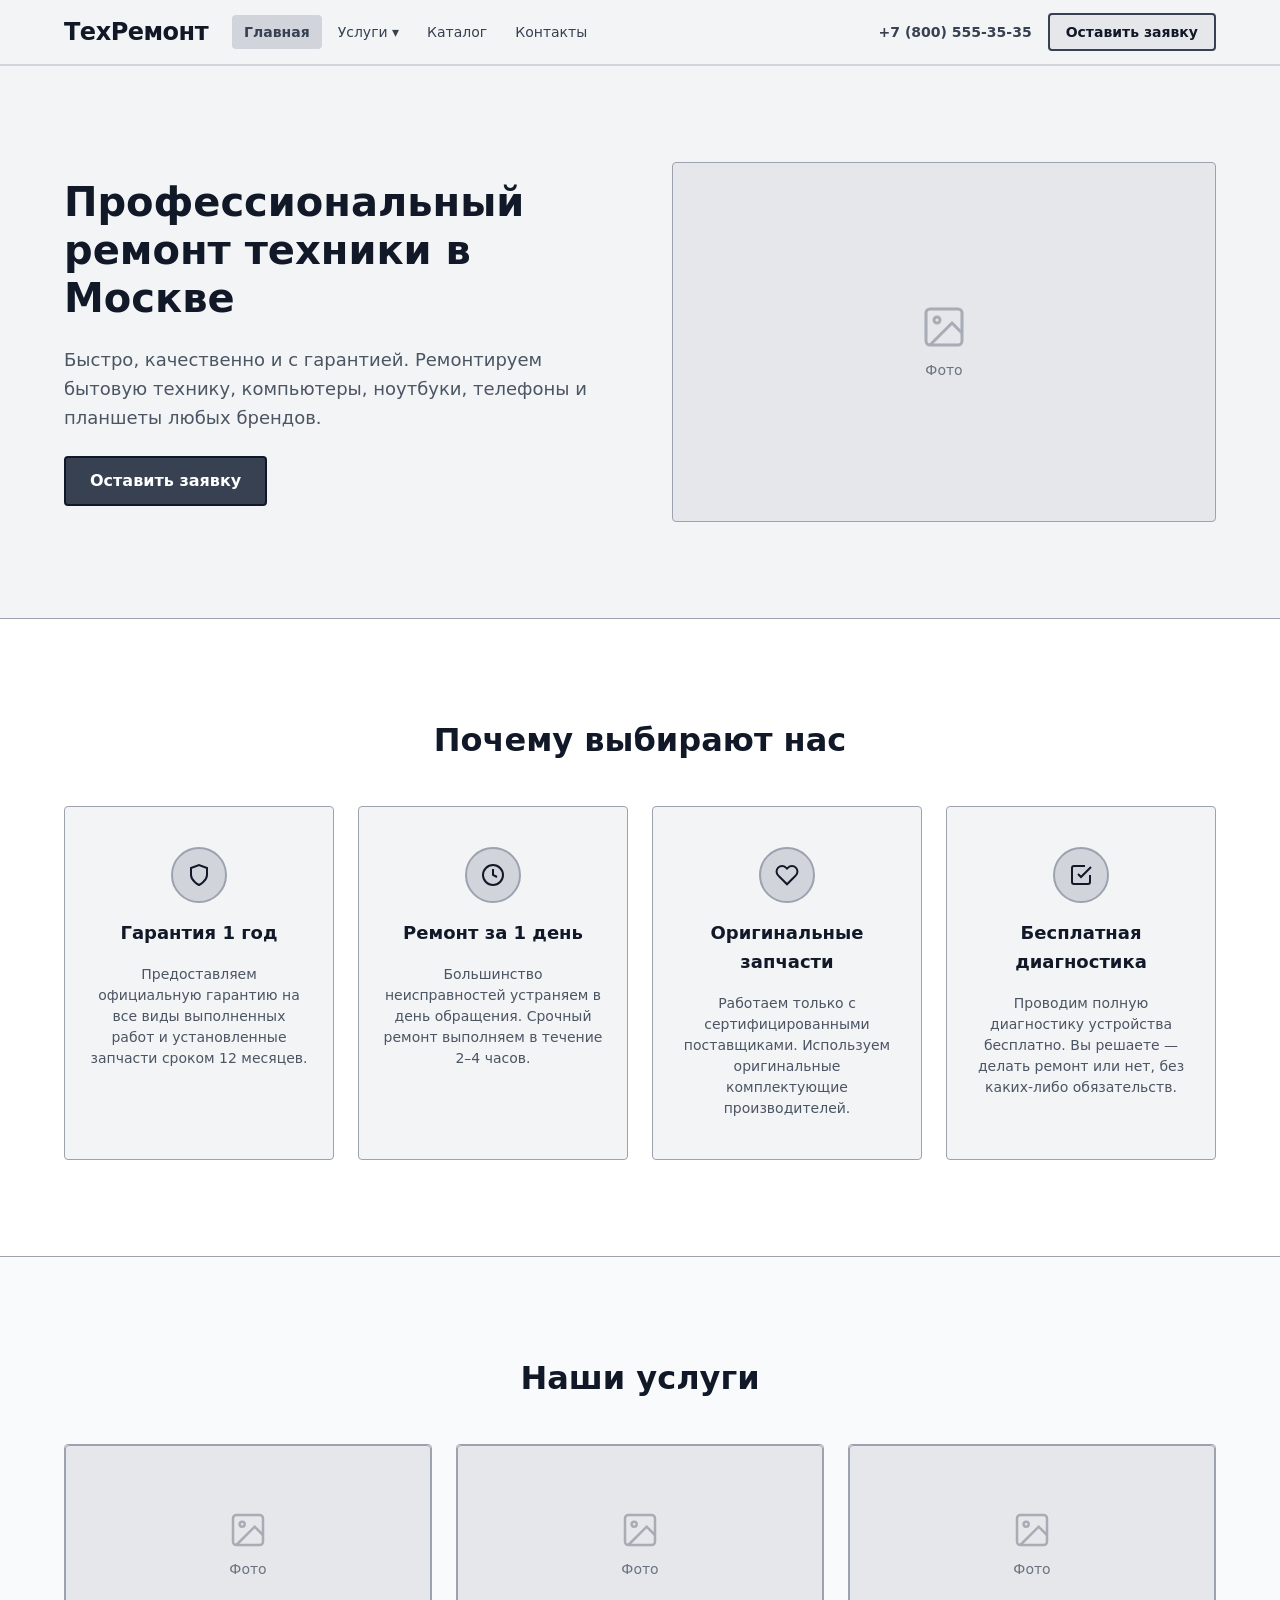
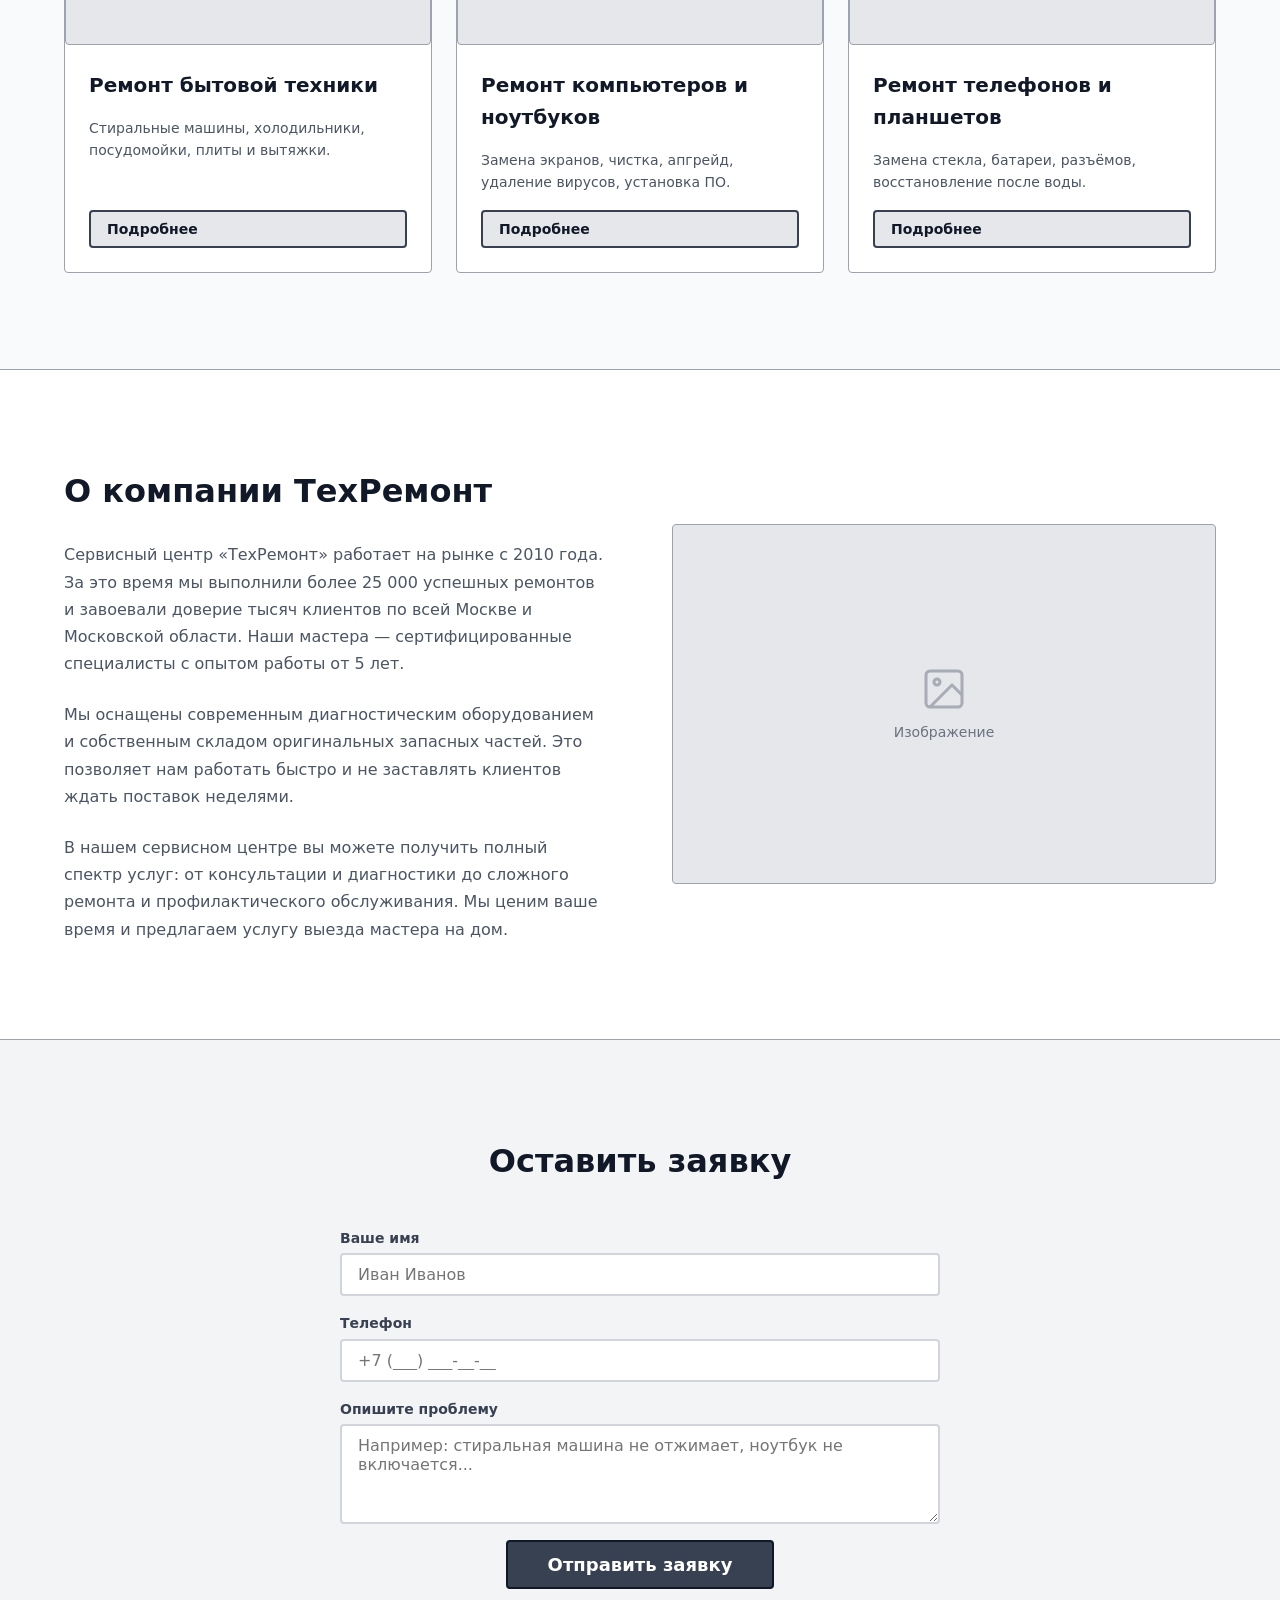
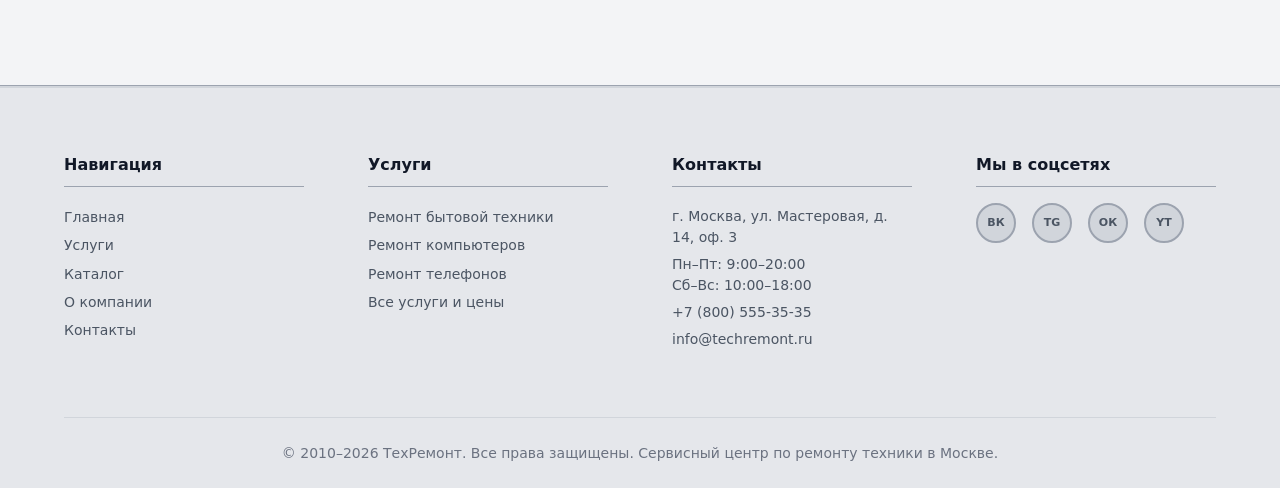
==== index.html @ e1437c2b "Initial commit: wireframe корпоративного сайта по ремонту техники - 5 страниц: главная, 3 страницы у" ====
<!DOCTYPE html>
<html lang="ru">
<head>
  <meta charset="UTF-8" />
  <meta name="viewport" content="width=device-width, initial-scale=1.0" />
  <title>ТехРемонт — Профессиональный ремонт техники</title>
  <link rel="stylesheet" href="css/style.css" />
</head>
<body>

  <!-- ========================
       HEADER
       ======================== -->
  <header class="header">
    <div class="container">
      <div class="header__inner">
        <a href="index.html" class="header__logo">ТехРемонт</a>

        <nav class="nav" aria-label="Основная навигация">
          <ul class="nav__list">
            <li class="nav__item">
              <a href="index.html" class="nav__link">Главная</a>
            </li>
            <li class="nav__item">
              <a href="#" class="nav__link">Услуги ▾</a>
              <div class="nav__dropdown">
                <a href="service-1.html" class="nav__dropdown-link">Ремонт бытовой техники</a>
                <a href="service-2.html" class="nav__dropdown-link">Ремонт компьютеров и ноутбуков</a>
                <a href="service-3.html" class="nav__dropdown-link">Ремонт телефонов и планшетов</a>
              </div>
            </li>
            <li class="nav__item">
              <a href="catalog.html" class="nav__link">Каталог</a>
            </li>
            <li class="nav__item">
              <a href="#contacts" class="nav__link">Контакты</a>
            </li>
          </ul>
        </nav>

        <div class="header__contacts">
          <span class="header__phone">+7 (800) 555-35-35</span>
          <a href="#request" class="btn btn--sm">Оставить заявку</a>
        </div>

        <button class="burger" aria-label="Открыть меню" aria-expanded="false">
          <span class="burger__line"></span>
          <span class="burger__line"></span>
          <span class="burger__line"></span>
        </button>
      </div>
    </div>

    <!-- Мобильное меню -->
    <div class="mobile-menu" aria-hidden="true">
      <ul class="mobile-menu__list">
        <li><a href="index.html" class="mobile-menu__link">Главная</a></li>
        <li><a href="service-1.html" class="mobile-menu__link">Ремонт бытовой техники</a></li>
        <li><a href="service-2.html" class="mobile-menu__link">Ремонт компьютеров и ноутбуков</a></li>
        <li><a href="service-3.html" class="mobile-menu__link">Ремонт телефонов и планшетов</a></li>
        <li><a href="catalog.html" class="mobile-menu__link">Каталог</a></li>
        <li><a href="#contacts" class="mobile-menu__link">Контакты</a></li>
      </ul>
      <p class="mobile-menu__phone">+7 (800) 555-35-35</p>
      <div class="mobile-menu__btn">
        <a href="#request" class="btn" style="width:100%;text-align:center;display:block;">Оставить заявку</a>
      </div>
    </div>
  </header>

  <main>

    <!-- ========================
         HERO
         ======================== -->
    <section class="hero">
      <div class="container">
        <div class="hero__inner">
          <div class="hero__content">
            <h1 class="hero__title">Профессиональный ремонт техники в Москве</h1>
            <p class="hero__subtitle">Быстро, качественно и с гарантией. Ремонтируем бытовую технику, компьютеры, ноутбуки, телефоны и планшеты любых брендов.</p>
            <div>
              <a href="#request" class="btn btn--primary">Оставить заявку</a>
            </div>
          </div>
          <div class="img-placeholder hero__img">
            <svg width="48" height="48" viewBox="0 0 24 24" fill="none" stroke="currentColor" stroke-width="1.5">
              <rect x="3" y="3" width="18" height="18" rx="2"/><circle cx="8.5" cy="8.5" r="1.5"/>
              <path d="m21 15-5-5L5 21"/>
            </svg>
            <span>Фото</span>
          </div>
        </div>
      </div>
    </section>

    <!-- ========================
         ПРЕИМУЩЕСТВА
         ======================== -->
    <section class="advantages" id="advantages">
      <div class="container">
        <h2 class="section__title">Почему выбирают нас</h2>
        <div class="advantages__grid">

          <article class="advantage-card">
            <div class="advantage-card__icon">
              <svg width="24" height="24" viewBox="0 0 24 24" fill="none" stroke="currentColor" stroke-width="2">
                <path d="M12 22s8-4 8-10V5l-8-3-8 3v7c0 6 8 10 8 10z"/>
              </svg>
            </div>
            <h3 class="advantage-card__title">Гарантия 1 год</h3>
            <p class="advantage-card__text">Предоставляем официальную гарантию на все виды выполненных работ и установленные запчасти сроком 12 месяцев.</p>
          </article>

          <article class="advantage-card">
            <div class="advantage-card__icon">
              <svg width="24" height="24" viewBox="0 0 24 24" fill="none" stroke="currentColor" stroke-width="2">
                <circle cx="12" cy="12" r="10"/><polyline points="12 6 12 12 16 14"/>
              </svg>
            </div>
            <h3 class="advantage-card__title">Ремонт за 1 день</h3>
            <p class="advantage-card__text">Большинство неисправностей устраняем в день обращения. Срочный ремонт выполняем в течение 2–4 часов.</p>
          </article>

          <article class="advantage-card">
            <div class="advantage-card__icon">
              <svg width="24" height="24" viewBox="0 0 24 24" fill="none" stroke="currentColor" stroke-width="2">
                <path d="M20.84 4.61a5.5 5.5 0 0 0-7.78 0L12 5.67l-1.06-1.06a5.5 5.5 0 0 0-7.78 7.78l1.06 1.06L12 21.23l7.78-7.78 1.06-1.06a5.5 5.5 0 0 0 0-7.78z"/>
              </svg>
            </div>
            <h3 class="advantage-card__title">Оригинальные запчасти</h3>
            <p class="advantage-card__text">Работаем только с сертифицированными поставщиками. Используем оригинальные комплектующие производителей.</p>
          </article>

          <article class="advantage-card">
            <div class="advantage-card__icon">
              <svg width="24" height="24" viewBox="0 0 24 24" fill="none" stroke="currentColor" stroke-width="2">
                <polyline points="9 11 12 14 22 4"/><path d="M21 12v7a2 2 0 0 1-2 2H5a2 2 0 0 1-2-2V5a2 2 0 0 1 2-2h11"/>
              </svg>
            </div>
            <h3 class="advantage-card__title">Бесплатная диагностика</h3>
            <p class="advantage-card__text">Проводим полную диагностику устройства бесплатно. Вы решаете — делать ремонт или нет, без каких-либо обязательств.</p>
          </article>

        </div>
      </div>
    </section>

    <!-- ========================
         УСЛУГИ
         ======================== -->
    <section class="services" id="services">
      <div class="container">
        <h2 class="section__title">Наши услуги</h2>
        <div class="services__grid">

          <article class="service-card">
            <div class="img-placeholder service-card__img">
              <svg width="40" height="40" viewBox="0 0 24 24" fill="none" stroke="currentColor" stroke-width="1.5">
                <rect x="3" y="3" width="18" height="18" rx="2"/><circle cx="8.5" cy="8.5" r="1.5"/><path d="m21 15-5-5L5 21"/>
              </svg>
              <span>Фото</span>
            </div>
            <div class="service-card__body">
              <h3 class="service-card__title">Ремонт бытовой техники</h3>
              <p class="service-card__text">Стиральные машины, холодильники, посудомойки, плиты и вытяжки.</p>
              <a href="service-1.html" class="btn btn--sm">Подробнее</a>
            </div>
          </article>

          <article class="service-card">
            <div class="img-placeholder service-card__img">
              <svg width="40" height="40" viewBox="0 0 24 24" fill="none" stroke="currentColor" stroke-width="1.5">
                <rect x="3" y="3" width="18" height="18" rx="2"/><circle cx="8.5" cy="8.5" r="1.5"/><path d="m21 15-5-5L5 21"/>
              </svg>
              <span>Фото</span>
            </div>
            <div class="service-card__body">
              <h3 class="service-card__title">Ремонт компьютеров и ноутбуков</h3>
              <p class="service-card__text">Замена экранов, чистка, апгрейд, удаление вирусов, установка ПО.</p>
              <a href="service-2.html" class="btn btn--sm">Подробнее</a>
            </div>
          </article>

          <article class="service-card">
            <div class="img-placeholder service-card__img">
              <svg width="40" height="40" viewBox="0 0 24 24" fill="none" stroke="currentColor" stroke-width="1.5">
                <rect x="3" y="3" width="18" height="18" rx="2"/><circle cx="8.5" cy="8.5" r="1.5"/><path d="m21 15-5-5L5 21"/>
              </svg>
              <span>Фото</span>
            </div>
            <div class="service-card__body">
              <h3 class="service-card__title">Ремонт телефонов и планшетов</h3>
              <p class="service-card__text">Замена стекла, батареи, разъёмов, восстановление после воды.</p>
              <a href="service-3.html" class="btn btn--sm">Подробнее</a>
            </div>
          </article>

        </div>
      </div>
    </section>

    <!-- ========================
         О КОМПАНИИ
         ======================== -->
    <section class="about" id="about">
      <div class="container">
        <div class="about__inner">
          <div class="about__content">
            <h2 class="about__title">О компании ТехРемонт</h2>
            <p class="about__text">Сервисный центр «ТехРемонт» работает на рынке с 2010 года. За это время мы выполнили более 25 000 успешных ремонтов и завоевали доверие тысяч клиентов по всей Москве и Московской области. Наши мастера — сертифицированные специалисты с опытом работы от 5 лет.</p>
            <p class="about__text">Мы оснащены современным диагностическим оборудованием и собственным складом оригинальных запасных частей. Это позволяет нам работать быстро и не заставлять клиентов ждать поставок неделями.</p>
            <p class="about__text">В нашем сервисном центре вы можете получить полный спектр услуг: от консультации и диагностики до сложного ремонта и профилактического обслуживания. Мы ценим ваше время и предлагаем услугу выезда мастера на дом.</p>
          </div>
          <div class="img-placeholder about__img">
            <svg width="48" height="48" viewBox="0 0 24 24" fill="none" stroke="currentColor" stroke-width="1.5">
              <rect x="3" y="3" width="18" height="18" rx="2"/><circle cx="8.5" cy="8.5" r="1.5"/><path d="m21 15-5-5L5 21"/>
            </svg>
            <span>Изображение</span>
          </div>
        </div>
      </div>
    </section>

    <!-- ========================
         ФОРМА ЗАЯВКИ
         ======================== -->
    <section class="request" id="request">
      <div class="container">
        <div class="request__inner">
          <h2 class="request__title">Оставить заявку</h2>
          <form class="form" novalidate>
            <div class="form__field">
              <label class="form__label" for="name">Ваше имя</label>
              <input class="form__input" type="text" id="name" name="name" placeholder="Иван Иванов" required />
            </div>
            <div class="form__field">
              <label class="form__label" for="phone">Телефон</label>
              <input class="form__input" type="tel" id="phone" name="phone" placeholder="+7 (___) ___-__-__" required />
            </div>
            <div class="form__field">
              <label class="form__label" for="problem">Опишите проблему</label>
              <textarea class="form__textarea" id="problem" name="problem" placeholder="Например: стиральная машина не отжимает, ноутбук не включается..."></textarea>
            </div>
            <button type="submit" class="btn btn--primary form__submit">Отправить заявку</button>
          </form>
        </div>
      </div>
    </section>

  </main>

  <!-- ========================
       FOOTER
       ======================== -->
  <footer class="footer" id="contacts">
    <div class="container">
      <div class="footer__grid">

        <div class="footer__col">
          <h4 class="footer__col-title">Навигация</h4>
          <ul>
            <li><a href="index.html" class="footer__nav-link">Главная</a></li>
            <li><a href="#services" class="footer__nav-link">Услуги</a></li>
            <li><a href="catalog.html" class="footer__nav-link">Каталог</a></li>
            <li><a href="#about" class="footer__nav-link">О компании</a></li>
            <li><a href="#contacts" class="footer__nav-link">Контакты</a></li>
          </ul>
        </div>

        <div class="footer__col">
          <h4 class="footer__col-title">Услуги</h4>
          <ul>
            <li><a href="service-1.html" class="footer__nav-link">Ремонт бытовой техники</a></li>
            <li><a href="service-2.html" class="footer__nav-link">Ремонт компьютеров</a></li>
            <li><a href="service-3.html" class="footer__nav-link">Ремонт телефонов</a></li>
            <li><a href="catalog.html" class="footer__nav-link">Все услуги и цены</a></li>
          </ul>
        </div>

        <div class="footer__col">
          <h4 class="footer__col-title">Контакты</h4>
          <p class="footer__contact-item">г. Москва, ул. Мастеровая, д. 14, оф. 3</p>
          <p class="footer__contact-item">Пн–Пт: 9:00–20:00<br>Сб–Вс: 10:00–18:00</p>
          <p class="footer__contact-item">+7 (800) 555-35-35</p>
          <p class="footer__contact-item">info@techremont.ru</p>
        </div>

        <div class="footer__col">
          <h4 class="footer__col-title">Мы в соцсетях</h4>
          <div class="footer__socials">
            <a href="#" class="footer__social" aria-label="ВКонтакте">ВК</a>
            <a href="#" class="footer__social" aria-label="Telegram">TG</a>
            <a href="#" class="footer__social" aria-label="Одноклассники">ОК</a>
            <a href="#" class="footer__social" aria-label="YouTube">YT</a>
          </div>
        </div>

      </div>

      <div class="footer__bottom">
        <p>&copy; 2010–2026 ТехРемонт. Все права защищены. Сервисный центр по ремонту техники в Москве.</p>
      </div>
    </div>
  </footer>

  <script src="js/main.js"></script>
</body>
</html>
---- css/style.css ----
/* ===========================
   CSS ПЕРЕМЕННЫЕ
   =========================== */
:root {
  /* Цвета wireframe */
  --color-bg:        #FFFFFF;
  --color-gray-50:   #F9FAFB;
  --color-gray-100:  #F3F4F6;
  --color-gray-200:  #E5E7EB;
  --color-gray-300:  #D1D5DB;
  --color-gray-400:  #9CA3AF;
  --color-gray-500:  #6B7280;
  --color-gray-600:  #4B5563;
  --color-gray-700:  #374151;
  --color-gray-900:  #111827;

  /* Отступы */
  --spacing-xs:   4px;
  --spacing-sm:   8px;
  --spacing-md:   16px;
  --spacing-lg:   24px;
  --spacing-xl:   40px;
  --spacing-2xl:  64px;
  --spacing-3xl:  96px;

  /* Типографика */
  --font-base:   system-ui, -apple-system, sans-serif;
  --font-size-sm:   14px;
  --font-size-base: 16px;
  --font-size-lg:   18px;
  --font-size-xl:   20px;
  --font-size-2xl:  24px;
  --font-size-3xl:  32px;
  --font-size-4xl:  40px;

  /* Границы */
  --border-color:  var(--color-gray-400);
  --border-radius: 4px;
  --border:        1px solid var(--border-color);

  /* Контейнер */
  --container-max: 1200px;
  --container-pad: var(--spacing-lg);
}

/* ===========================
   СБРОС И БАЗОВЫЕ СТИЛИ
   =========================== */
*, *::before, *::after {
  box-sizing: border-box;
  margin: 0;
  padding: 0;
}

html {
  scroll-behavior: smooth;
}

body {
  font-family: var(--font-base);
  font-size: var(--font-size-base);
  color: var(--color-gray-900);
  background: var(--color-bg);
  line-height: 1.6;
}

a {
  color: inherit;
  text-decoration: none;
}

ul {
  list-style: none;
}

img {
  max-width: 100%;
  display: block;
}

/* ===========================
   УТИЛИТЫ
   =========================== */
.container {
  max-width: var(--container-max);
  margin: 0 auto;
  padding: 0 var(--container-pad);
}

/* ===========================
   КНОПКИ
   =========================== */
.btn {
  display: inline-block;
  padding: 10px 24px;
  background: var(--color-gray-200);
  border: 2px solid var(--color-gray-700);
  border-radius: var(--border-radius);
  font-size: var(--font-size-base);
  font-family: var(--font-base);
  font-weight: 600;
  color: var(--color-gray-900);
  cursor: pointer;
  transition: background 0.2s;
  white-space: nowrap;
}

.btn:hover {
  background: var(--color-gray-300);
}

.btn--primary {
  background: var(--color-gray-700);
  color: #fff;
  border-color: var(--color-gray-900);
}

.btn--primary:hover {
  background: var(--color-gray-600);
}

.btn--sm {
  padding: 6px 16px;
  font-size: var(--font-size-sm);
}

/* ===========================
   ПЛЕЙСХОЛДЕР ИЗОБРАЖЕНИЯ
   =========================== */
.img-placeholder {
  background: var(--color-gray-200);
  border: var(--border);
  border-radius: var(--border-radius);
  display: flex;
  flex-direction: column;
  align-items: center;
  justify-content: center;
  gap: var(--spacing-sm);
  color: var(--color-gray-500);
  font-size: var(--font-size-sm);
}

.img-placeholder svg {
  opacity: 0.5;
}

/* ===========================
   HEADER
   =========================== */
.header {
  background: var(--color-gray-100);
  border-bottom: 2px solid var(--color-gray-300);
  position: sticky;
  top: 0;
  z-index: 100;
}

.header__inner {
  display: flex;
  align-items: center;
  justify-content: space-between;
  height: 64px;
  gap: var(--spacing-lg);
}

.header__logo {
  font-size: var(--font-size-2xl);
  font-weight: 800;
  color: var(--color-gray-900);
  letter-spacing: -0.5px;
  flex-shrink: 0;
}

.nav {
  flex: 1;
}

.nav__list {
  display: flex;
  align-items: center;
  gap: var(--spacing-xs);
}

.nav__item {
  position: relative;
}

.nav__link {
  display: block;
  padding: 6px 12px;
  font-size: var(--font-size-sm);
  font-weight: 500;
  color: var(--color-gray-700);
  border-radius: var(--border-radius);
  transition: background 0.15s;
}

.nav__link:hover {
  background: var(--color-gray-200);
}

.nav__link--active {
  background: var(--color-gray-300);
  font-weight: 700;
}

/* Dropdown */
.nav__dropdown {
  display: none;
  position: absolute;
  top: 100%;
  left: 0;
  background: var(--color-gray-100);
  border: var(--border);
  border-radius: var(--border-radius);
  min-width: 200px;
  box-shadow: 0 4px 12px rgba(0,0,0,0.1);
  z-index: 10;
}

.nav__item:hover .nav__dropdown {
  display: block;
}

.nav__dropdown-link {
  display: block;
  padding: 8px 16px;
  font-size: var(--font-size-sm);
  color: var(--color-gray-700);
  border-bottom: 1px solid var(--color-gray-200);
}

.nav__dropdown-link:last-child {
  border-bottom: none;
}

.nav__dropdown-link:hover {
  background: var(--color-gray-200);
}

.header__contacts {
  display: flex;
  align-items: center;
  gap: var(--spacing-md);
  flex-shrink: 0;
}

.header__phone {
  font-size: var(--font-size-sm);
  font-weight: 600;
  color: var(--color-gray-700);
}

/* Бургер */
.burger {
  display: none;
  flex-direction: column;
  gap: 5px;
  background: none;
  border: none;
  cursor: pointer;
  padding: var(--spacing-sm);
  border-radius: var(--border-radius);
}

.burger__line {
  display: block;
  width: 24px;
  height: 2px;
  background: var(--color-gray-700);
  transition: transform 0.2s, opacity 0.2s;
}

.burger--open .burger__line:nth-child(1) {
  transform: translateY(7px) rotate(45deg);
}

.burger--open .burger__line:nth-child(2) {
  opacity: 0;
}

.burger--open .burger__line:nth-child(3) {
  transform: translateY(-7px) rotate(-45deg);
}

/* Мобильное меню */
.mobile-menu {
  display: none;
  background: var(--color-gray-100);
  border-top: var(--border);
}

.mobile-menu--open {
  display: block;
}

.mobile-menu__list {
  padding: var(--spacing-md);
}

.mobile-menu__link {
  display: block;
  padding: 10px var(--spacing-md);
  font-size: var(--font-size-base);
  font-weight: 500;
  color: var(--color-gray-700);
  border-bottom: 1px solid var(--color-gray-200);
}

.mobile-menu__link--active {
  font-weight: 700;
  color: var(--color-gray-900);
}

.mobile-menu__phone {
  padding: var(--spacing-md);
  font-weight: 600;
  font-size: var(--font-size-lg);
}

.mobile-menu__btn {
  padding: var(--spacing-md);
  border-top: var(--border);
}

/* ===========================
   HERO
   =========================== */
.hero {
  background: var(--color-gray-100);
  padding: var(--spacing-3xl) 0;
  border-bottom: var(--border);
}

.hero__inner {
  display: grid;
  grid-template-columns: 1fr 1fr;
  gap: var(--spacing-2xl);
  align-items: center;
}

.hero__content {
  display: flex;
  flex-direction: column;
  gap: var(--spacing-lg);
}

.hero__title {
  font-size: var(--font-size-4xl);
  font-weight: 800;
  line-height: 1.2;
  color: var(--color-gray-900);
}

.hero__subtitle {
  font-size: var(--font-size-lg);
  color: var(--color-gray-600);
  line-height: 1.6;
}

.hero__img {
  height: 360px;
}

/* Hero страниц услуг */
.hero--service .hero__inner {
  grid-template-columns: 3fr 2fr;
}

.hero--service .hero__img {
  height: 280px;
}

/* ===========================
   СЕКЦИЯ ПРЕИМУЩЕСТВА
   =========================== */
.advantages {
  padding: var(--spacing-3xl) 0;
  background: var(--color-bg);
}

.section__title {
  font-size: var(--font-size-3xl);
  font-weight: 700;
  margin-bottom: var(--spacing-xl);
  text-align: center;
  color: var(--color-gray-900);
}

.advantages__grid {
  display: grid;
  grid-template-columns: repeat(4, 1fr);
  gap: var(--spacing-lg);
}

.advantage-card {
  background: var(--color-gray-100);
  border: var(--border);
  border-radius: var(--border-radius);
  padding: var(--spacing-xl) var(--spacing-lg);
  text-align: center;
  display: flex;
  flex-direction: column;
  align-items: center;
  gap: var(--spacing-md);
}

.advantage-card__icon {
  width: 56px;
  height: 56px;
  border-radius: 50%;
  background: var(--color-gray-300);
  border: 2px solid var(--color-gray-400);
  display: flex;
  align-items: center;
  justify-content: center;
  flex-shrink: 0;
}

.advantage-card__title {
  font-size: var(--font-size-lg);
  font-weight: 700;
  color: var(--color-gray-900);
}

.advantage-card__text {
  font-size: var(--font-size-sm);
  color: var(--color-gray-600);
  line-height: 1.5;
}

/* ===========================
   СЕКЦИЯ УСЛУГИ (главная)
   =========================== */
.services {
  padding: var(--spacing-3xl) 0;
  background: var(--color-gray-50);
  border-top: var(--border);
  border-bottom: var(--border);
}

.services__grid {
  display: grid;
  grid-template-columns: repeat(3, 1fr);
  gap: var(--spacing-lg);
}

.service-card {
  background: var(--color-bg);
  border: var(--border);
  border-radius: var(--border-radius);
  overflow: hidden;
  display: flex;
  flex-direction: column;
}

.service-card__img {
  height: 200px;
}

.service-card__body {
  padding: var(--spacing-lg);
  flex: 1;
  display: flex;
  flex-direction: column;
  gap: var(--spacing-md);
}

.service-card__title {
  font-size: var(--font-size-xl);
  font-weight: 700;
}

.service-card__text {
  font-size: var(--font-size-sm);
  color: var(--color-gray-600);
  flex: 1;
}

/* ===========================
   СЕКЦИЯ О КОМПАНИИ
   =========================== */
.about {
  padding: var(--spacing-3xl) 0;
  background: var(--color-bg);
}

.about__inner {
  display: grid;
  grid-template-columns: 1fr 1fr;
  gap: var(--spacing-2xl);
  align-items: center;
}

.about__content {
  display: flex;
  flex-direction: column;
  gap: var(--spacing-lg);
}

.about__title {
  font-size: var(--font-size-3xl);
  font-weight: 700;
}

.about__text {
  font-size: var(--font-size-base);
  color: var(--color-gray-600);
  line-height: 1.7;
}

.about__img {
  height: 360px;
}

/* ===========================
   ФОРМА ЗАЯВКИ
   =========================== */
.request {
  padding: var(--spacing-3xl) 0;
  background: var(--color-gray-100);
  border-top: var(--border);
  border-bottom: var(--border);
}

.request__inner {
  max-width: 600px;
  margin: 0 auto;
  text-align: center;
}

.request__title {
  font-size: var(--font-size-3xl);
  font-weight: 700;
  margin-bottom: var(--spacing-xl);
}

.form {
  display: flex;
  flex-direction: column;
  gap: var(--spacing-md);
  text-align: left;
}

.form__field {
  display: flex;
  flex-direction: column;
  gap: var(--spacing-xs);
}

.form__label {
  font-size: var(--font-size-sm);
  font-weight: 600;
  color: var(--color-gray-700);
}

.form__input,
.form__textarea {
  width: 100%;
  padding: 10px var(--spacing-md);
  border: 2px solid var(--color-gray-300);
  border-radius: var(--border-radius);
  font-size: var(--font-size-base);
  font-family: var(--font-base);
  background: var(--color-bg);
  color: var(--color-gray-900);
  transition: border-color 0.15s;
}

.form__input:focus,
.form__textarea:focus {
  outline: none;
  border-color: var(--color-gray-600);
}

.form__textarea {
  resize: vertical;
  min-height: 100px;
}

.form__submit {
  align-self: center;
  padding: 12px 40px;
  font-size: var(--font-size-lg);
}

/* ===========================
   FOOTER
   =========================== */
.footer {
  background: var(--color-gray-200);
  border-top: 2px solid var(--color-gray-300);
  padding: var(--spacing-2xl) 0 var(--spacing-lg);
}

.footer__grid {
  display: grid;
  grid-template-columns: repeat(4, 1fr);
  gap: var(--spacing-2xl);
  margin-bottom: var(--spacing-2xl);
}

.footer__col-title {
  font-size: var(--font-size-base);
  font-weight: 700;
  color: var(--color-gray-900);
  margin-bottom: var(--spacing-md);
  border-bottom: 1px solid var(--color-gray-400);
  padding-bottom: var(--spacing-sm);
}

.footer__nav-link {
  display: block;
  font-size: var(--font-size-sm);
  color: var(--color-gray-600);
  padding: 3px 0;
  transition: color 0.15s;
}

.footer__nav-link:hover {
  color: var(--color-gray-900);
}

.footer__contact-item {
  font-size: var(--font-size-sm);
  color: var(--color-gray-600);
  padding: 3px 0;
  line-height: 1.5;
}

.footer__socials {
  display: flex;
  gap: var(--spacing-md);
  flex-wrap: wrap;
}

.footer__social {
  width: 40px;
  height: 40px;
  border-radius: 50%;
  background: var(--color-gray-300);
  border: 2px solid var(--color-gray-400);
  display: flex;
  align-items: center;
  justify-content: center;
  font-size: var(--font-size-xs, 11px);
  color: var(--color-gray-600);
  font-weight: 700;
  transition: background 0.15s;
}

.footer__social:hover {
  background: var(--color-gray-400);
}

.footer__bottom {
  border-top: 1px solid var(--color-gray-300);
  padding-top: var(--spacing-lg);
  text-align: center;
  font-size: var(--font-size-sm);
  color: var(--color-gray-500);
}

/* ===========================
   СТРАНИЦЫ УСЛУГ — ЭТАПЫ
   =========================== */
.steps {
  padding: var(--spacing-3xl) 0;
  background: var(--color-gray-50);
  border-top: var(--border);
  border-bottom: var(--border);
}

.steps__grid {
  display: grid;
  grid-template-columns: repeat(4, 1fr);
  gap: var(--spacing-lg);
  position: relative;
}

.step-card {
  background: var(--color-bg);
  border: var(--border);
  border-radius: var(--border-radius);
  padding: var(--spacing-xl) var(--spacing-lg);
  text-align: center;
  display: flex;
  flex-direction: column;
  align-items: center;
  gap: var(--spacing-md);
  position: relative;
}

.step-card__num {
  width: 48px;
  height: 48px;
  border-radius: 50%;
  background: var(--color-gray-300);
  border: 2px solid var(--color-gray-500);
  display: flex;
  align-items: center;
  justify-content: center;
  font-size: var(--font-size-xl);
  font-weight: 800;
  color: var(--color-gray-700);
  flex-shrink: 0;
}

.step-card__title {
  font-size: var(--font-size-base);
  font-weight: 700;
}

.step-card__text {
  font-size: var(--font-size-sm);
  color: var(--color-gray-600);
}

/* ===========================
   ПРАЙС-ЛИСТ
   =========================== */
.price {
  padding: var(--spacing-3xl) 0;
  background: var(--color-bg);
}

.price-table {
  width: 100%;
  border-collapse: collapse;
  font-size: var(--font-size-base);
}

.price-table th,
.price-table td {
  padding: 12px var(--spacing-lg);
  text-align: left;
  border-bottom: 1px solid var(--color-gray-200);
}

.price-table thead {
  background: var(--color-gray-200);
}

.price-table th {
  font-weight: 700;
  font-size: var(--font-size-sm);
  text-transform: uppercase;
  letter-spacing: 0.05em;
  color: var(--color-gray-700);
}

.price-table tbody tr:hover {
  background: var(--color-gray-50);
}

.price-table td:last-child {
  text-align: right;
}

/* ===========================
   CTA-БАННЕР
   =========================== */
.cta {
  padding: var(--spacing-2xl) 0;
  background: var(--color-gray-200);
  border-top: var(--border);
  text-align: center;
}

.cta__title {
  font-size: var(--font-size-3xl);
  font-weight: 700;
  margin-bottom: var(--spacing-md);
}

.cta__text {
  font-size: var(--font-size-lg);
  color: var(--color-gray-600);
  margin-bottom: var(--spacing-xl);
}

/* ===========================
   ЧТО РЕМОНТИРУЕМ (service-2)
   =========================== */
.repair-types {
  padding: var(--spacing-3xl) 0;
  background: var(--color-gray-50);
  border-top: var(--border);
  border-bottom: var(--border);
}

.repair-types__grid {
  display: grid;
  grid-template-columns: repeat(3, 1fr);
  gap: var(--spacing-lg);
}

.repair-card {
  background: var(--color-bg);
  border: var(--border);
  border-radius: var(--border-radius);
  padding: var(--spacing-lg);
  display: flex;
  flex-direction: column;
  gap: var(--spacing-md);
}

.repair-card__icon {
  width: 48px;
  height: 48px;
  border-radius: var(--border-radius);
  background: var(--color-gray-300);
  border: var(--border);
}

.repair-card__title {
  font-size: var(--font-size-base);
  font-weight: 700;
}

.repair-card__text {
  font-size: var(--font-size-sm);
  color: var(--color-gray-600);
}

/* ===========================
   ПОПУЛЯРНЫЕ УСЛУГИ (service-3)
   =========================== */
.popular-services {
  padding: var(--spacing-3xl) 0;
  background: var(--color-gray-50);
  border-top: var(--border);
  border-bottom: var(--border);
}

.popular-services__grid {
  display: grid;
  grid-template-columns: repeat(3, 1fr);
  gap: var(--spacing-lg);
}

/* ===========================
   CTA С ФОРМОЙ (service-3)
   =========================== */
.cta-form {
  padding: var(--spacing-3xl) 0;
  background: var(--color-gray-100);
  border-top: var(--border);
}

.cta-form__inner {
  display: grid;
  grid-template-columns: 1fr 1fr;
  gap: var(--spacing-2xl);
  align-items: start;
}

.cta-form__content {
  display: flex;
  flex-direction: column;
  gap: var(--spacing-lg);
}

.cta-form__title {
  font-size: var(--font-size-3xl);
  font-weight: 700;
}

.cta-form__text {
  font-size: var(--font-size-base);
  color: var(--color-gray-600);
}

/* ===========================
   КАТАЛОГ
   =========================== */
.catalog {
  padding: var(--spacing-3xl) 0;
  background: var(--color-bg);
}

.catalog__header {
  margin-bottom: var(--spacing-xl);
}

.catalog__title {
  font-size: var(--font-size-3xl);
  font-weight: 700;
  margin-bottom: var(--spacing-lg);
}

.filters {
  display: flex;
  gap: var(--spacing-sm);
  flex-wrap: wrap;
}

.filter-btn {
  padding: 8px 20px;
  background: var(--color-gray-200);
  border: var(--border);
  border-radius: var(--border-radius);
  font-size: var(--font-size-sm);
  font-family: var(--font-base);
  font-weight: 500;
  cursor: pointer;
  transition: background 0.15s;
}

.filter-btn:hover,
.filter-btn--active {
  background: var(--color-gray-400);
  border-color: var(--color-gray-600);
}

.catalog__grid {
  display: grid;
  grid-template-columns: repeat(3, 1fr);
  gap: var(--spacing-lg);
  margin-bottom: var(--spacing-xl);
}

.catalog-card {
  background: var(--color-bg);
  border: var(--border);
  border-radius: var(--border-radius);
  overflow: hidden;
  display: flex;
  flex-direction: column;
}

.catalog-card__img {
  height: 180px;
}

.catalog-card__body {
  padding: var(--spacing-md);
  display: flex;
  flex-direction: column;
  gap: var(--spacing-sm);
  flex: 1;
}

.catalog-card__title {
  font-size: var(--font-size-base);
  font-weight: 700;
}

.catalog-card__price {
  font-size: var(--font-size-lg);
  font-weight: 700;
  color: var(--color-gray-700);
}

/* Пагинация */
.pagination {
  display: flex;
  gap: var(--spacing-sm);
  justify-content: center;
  align-items: center;
  margin-bottom: var(--spacing-2xl);
}

.pagination__btn {
  width: 40px;
  height: 40px;
  display: flex;
  align-items: center;
  justify-content: center;
  background: var(--color-gray-200);
  border: var(--border);
  border-radius: var(--border-radius);
  font-size: var(--font-size-sm);
  font-family: var(--font-base);
  font-weight: 600;
  cursor: pointer;
  transition: background 0.15s;
}

.pagination__btn:hover,
.pagination__btn--active {
  background: var(--color-gray-400);
  border-color: var(--color-gray-600);
}

.pagination__dots {
  color: var(--color-gray-400);
  font-weight: 600;
}

/* Баннер каталога */
.catalog-banner {
  background: var(--color-gray-200);
  border: var(--border);
  border-radius: var(--border-radius);
  padding: var(--spacing-2xl);
  text-align: center;
  display: flex;
  flex-direction: column;
  align-items: center;
  gap: var(--spacing-md);
}

.catalog-banner__title {
  font-size: var(--font-size-2xl);
  font-weight: 700;
}

.catalog-banner__phone {
  font-size: var(--font-size-3xl);
  font-weight: 800;
  color: var(--color-gray-700);
}

/* ===========================
   АДАПТИВНОСТЬ (≤768px)
   =========================== */
@media (max-width: 768px) {
  :root {
    --spacing-3xl: 48px;
    --spacing-2xl: 32px;
  }

  /* Header */
  .header__inner {
    height: auto;
    padding: var(--spacing-md) 0;
    flex-wrap: wrap;
  }

  .nav {
    display: none;
  }

  .header__contacts {
    display: none;
  }

  .burger {
    display: flex;
  }

  /* Hero */
  .hero__inner {
    grid-template-columns: 1fr;
  }

  .hero__title {
    font-size: var(--font-size-3xl);
  }

  .hero__img {
    height: 220px;
  }

  .hero--service .hero__inner {
    grid-template-columns: 1fr;
  }

  /* Преимущества */
  .advantages__grid {
    grid-template-columns: repeat(2, 1fr);
  }

  /* Услуги */
  .services__grid {
    grid-template-columns: 1fr;
  }

  /* О компании */
  .about__inner {
    grid-template-columns: 1fr;
  }

  .about__img {
    height: 220px;
    order: -1;
  }

  /* Footer */
  .footer__grid {
    grid-template-columns: 1fr 1fr;
    gap: var(--spacing-xl);
  }

  /* Этапы */
  .steps__grid {
    grid-template-columns: 1fr;
  }

  /* Что ремонтируем */
  .repair-types__grid {
    grid-template-columns: 1fr;
  }

  /* Популярные услуги */
  .popular-services__grid {
    grid-template-columns: 1fr;
  }

  /* CTA с формой */
  .cta-form__inner {
    grid-template-columns: 1fr;
  }

  /* Каталог */
  .catalog__grid {
    grid-template-columns: 1fr;
  }

  /* Прайс-лист */
  .price-table {
    font-size: var(--font-size-sm);
  }

  .price-table th,
  .price-table td {
    padding: 8px var(--spacing-md);
  }
}

@media (max-width: 480px) {
  /* Footer в 1 колонку */
  .footer__grid {
    grid-template-columns: 1fr;
  }

  .hero__title {
    font-size: var(--font-size-2xl);
  }
}
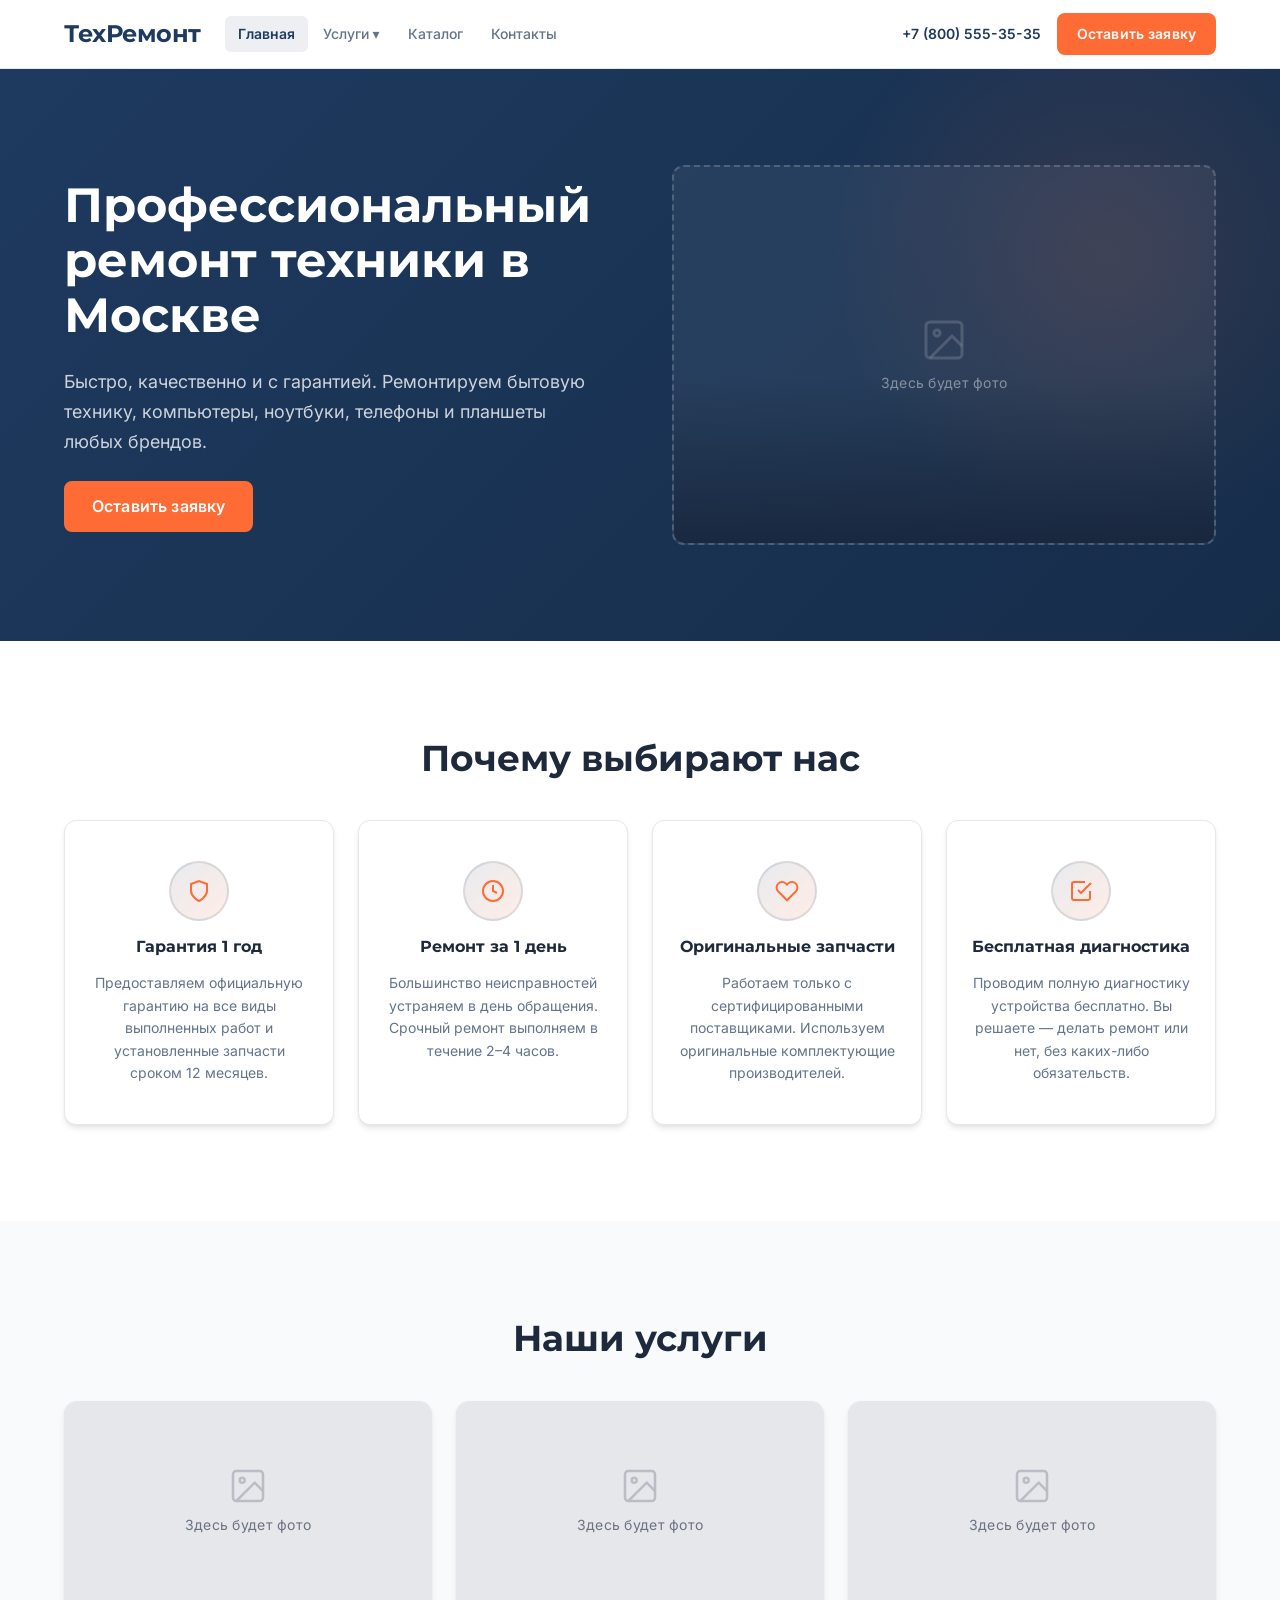
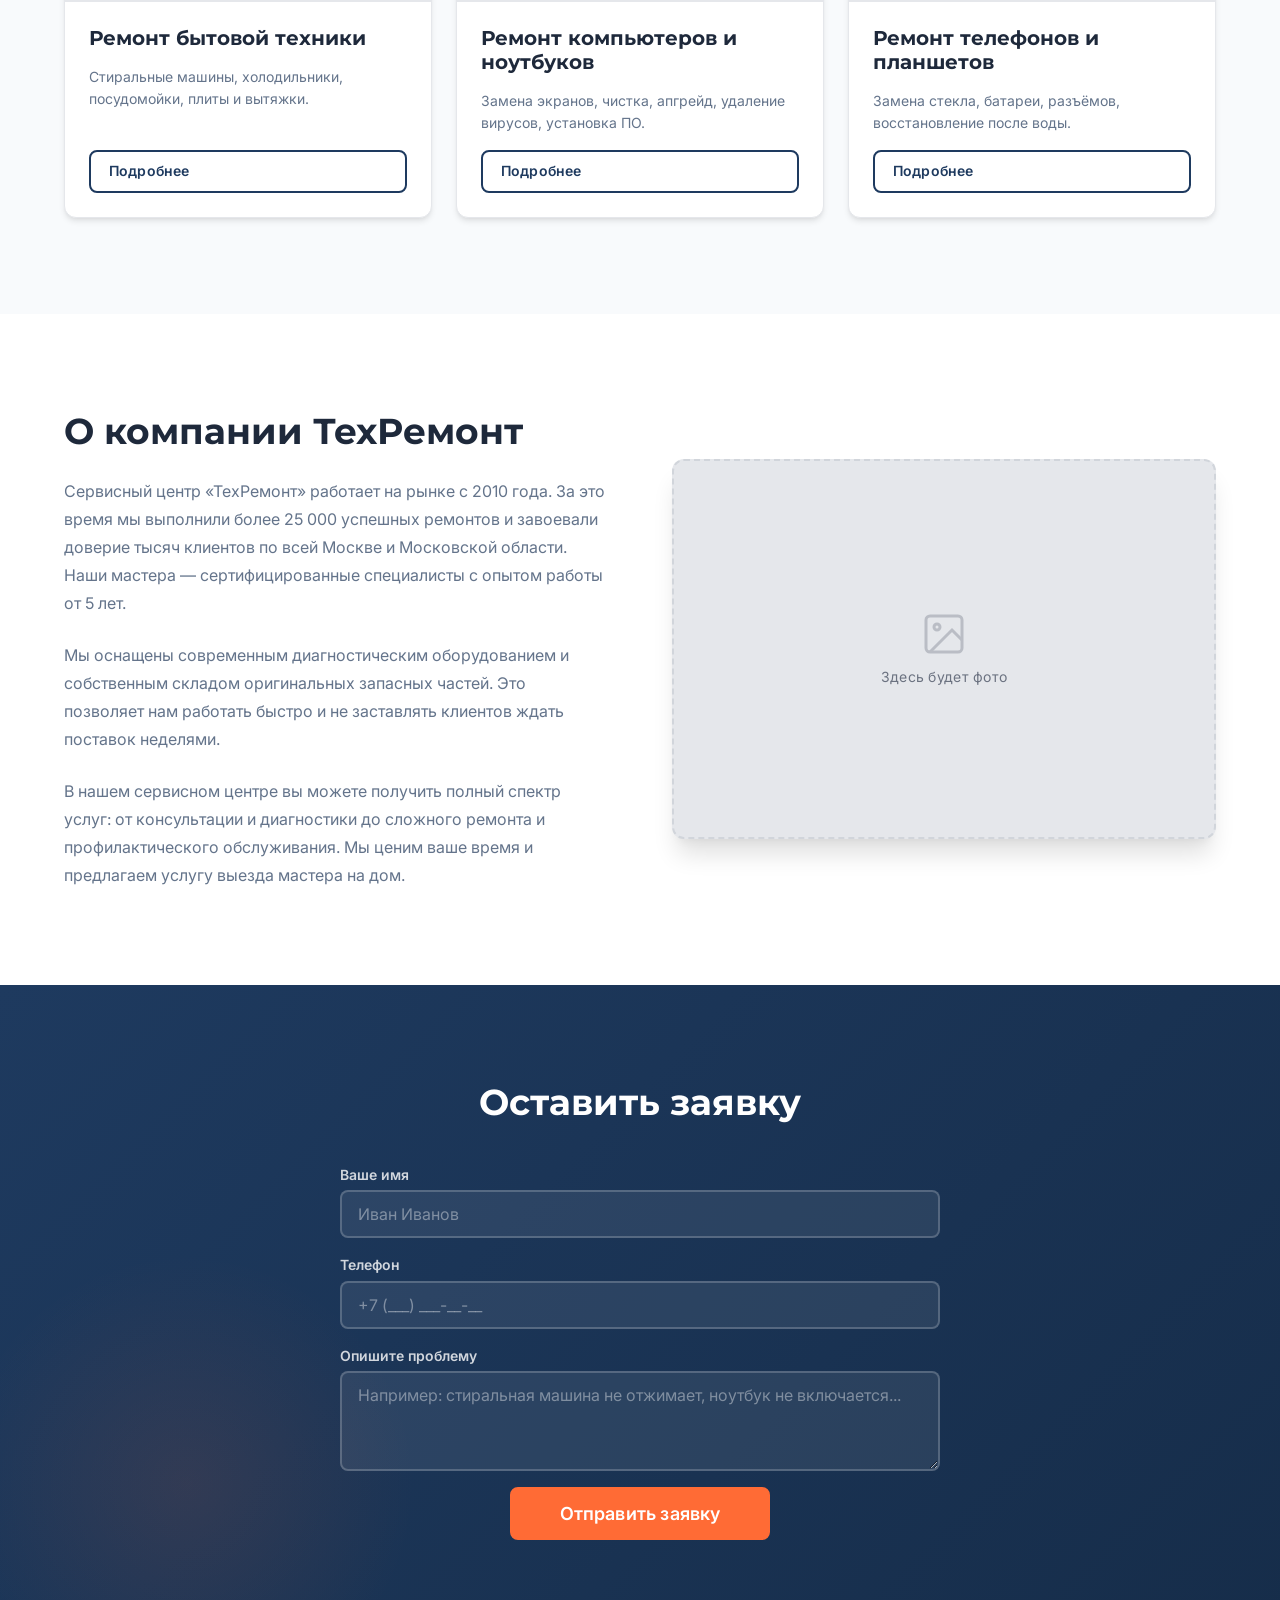
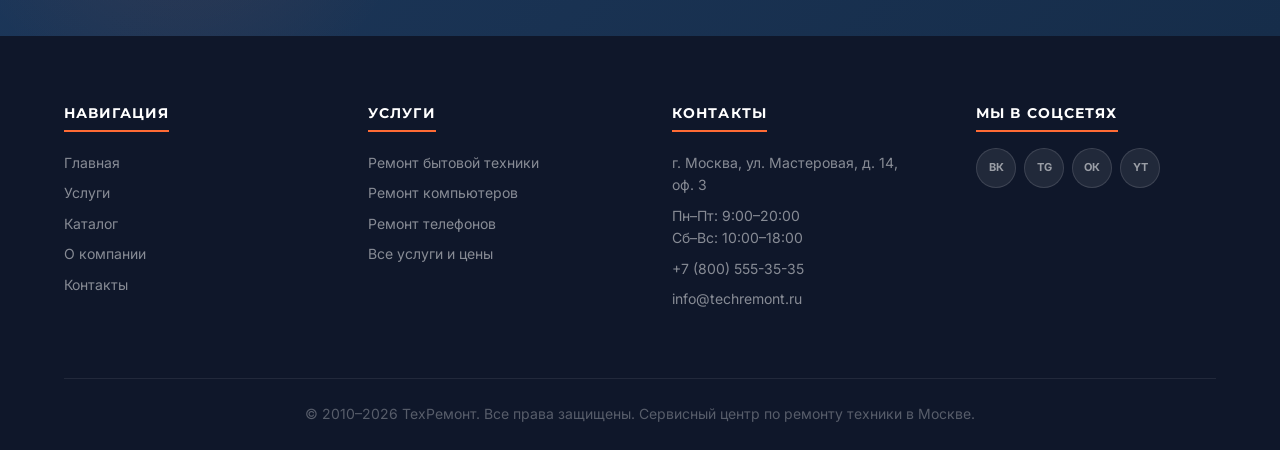
==== commit 9021857e: "design: wireframe → финальный дизайн - Цветовая схема: #1E3A5F (primary), #FF6B35 (accent), #0F172A " ====
--- a/index.html
+++ b/index.html
@@ -4,6 +4,9 @@
   <meta charset="UTF-8" />
   <meta name="viewport" content="width=device-width, initial-scale=1.0" />
   <title>ТехРемонт — Профессиональный ремонт техники</title>
+  <link rel="preconnect" href="https://fonts.googleapis.com" />
+  <link rel="preconnect" href="https://fonts.gstatic.com" crossorigin />
+  <link href="https://fonts.googleapis.com/css2?family=Montserrat:wght@600;700&family=Inter:wght@400;500;600&display=swap" rel="stylesheet" />
   <link rel="stylesheet" href="css/style.css" />
 </head>
 <body>
--- a/css/style.css
+++ b/css/style.css
@@ -1,18 +1,37 @@
+/* ===========================
+   GOOGLE FONTS
+   =========================== */
+@import url('https://fonts.googleapis.com/css2?family=Montserrat:wght@600;700&family=Inter:wght@400;500;600&display=swap');
+
 /* ===========================
    CSS ПЕРЕМЕННЫЕ
    =========================== */
 :root {
-  /* Цвета wireframe */
-  --color-bg:        #FFFFFF;
-  --color-gray-50:   #F9FAFB;
-  --color-gray-100:  #F3F4F6;
-  --color-gray-200:  #E5E7EB;
-  --color-gray-300:  #D1D5DB;
-  --color-gray-400:  #9CA3AF;
-  --color-gray-500:  #6B7280;
-  --color-gray-600:  #4B5563;
-  --color-gray-700:  #374151;
-  --color-gray-900:  #111827;
+  /* Бренд */
+  --color-primary:       #1E3A5F;
+  --color-primary-dark:  #162d4a;
+  --color-accent:        #FF6B35;
+  --color-accent-dark:   #e55a24;
+
+  /* Фоны */
+  --color-bg:            #FFFFFF;
+  --color-bg-light:      #F8FAFC;
+  --color-bg-dark:       #0F172A;
+
+  /* Текст */
+  --color-text:          #1E293B;
+  --color-text-muted:    #64748B;
+  --color-white:         #FFFFFF;
+
+  /* Серые (только для плейсхолдеров изображений) */
+  --color-gray-100:      #F3F4F6;
+  --color-gray-200:      #E5E7EB;
+  --color-gray-300:      #D1D5DB;
+  --color-gray-400:      #9CA3AF;
+  --color-gray-500:      #6B7280;
+  --color-gray-600:      #4B5563;
+  --color-gray-700:      #374151;
+  --color-gray-900:      #111827;
 
   /* Отступы */
   --spacing-xs:   4px;
@@ -24,19 +43,27 @@
   --spacing-3xl:  96px;
 
   /* Типографика */
-  --font-base:   system-ui, -apple-system, sans-serif;
+  --font-heading: 'Montserrat', system-ui, sans-serif;
+  --font-body:    'Inter', system-ui, sans-serif;
+  --font-base:    var(--font-body);
   --font-size-sm:   14px;
   --font-size-base: 16px;
   --font-size-lg:   18px;
   --font-size-xl:   20px;
   --font-size-2xl:  24px;
-  --font-size-3xl:  32px;
-  --font-size-4xl:  40px;
+  --font-size-3xl:  36px;
+  --font-size-4xl:  48px;
 
   /* Границы */
-  --border-color:  var(--color-gray-400);
-  --border-radius: 4px;
-  --border:        1px solid var(--border-color);
+  --border-color:   var(--color-gray-200);
+  --border-radius:  12px;
+  --border-radius-sm: 8px;
+  --border: 1px solid var(--border-color);
+
+  /* Тени */
+  --shadow-card:       0 4px 6px -1px rgba(0,0,0,0.1), 0 2px 4px -2px rgba(0,0,0,0.06);
+  --shadow-card-hover: 0 20px 25px -5px rgba(0,0,0,0.12), 0 8px 10px -6px rgba(0,0,0,0.05);
+  --shadow-header:     0 4px 24px rgba(0,0,0,0.08);
 
   /* Контейнер */
   --container-max: 1200px;
@@ -57,11 +84,12 @@
 }
 
 body {
-  font-family: var(--font-base);
+  font-family: var(--font-body);
   font-size: var(--font-size-base);
-  color: var(--color-gray-900);
+  color: var(--color-text);
   background: var(--color-bg);
   line-height: 1.6;
+  -webkit-font-smoothing: antialiased;
 }
 
 a {
@@ -76,6 +104,11 @@
 img {
   max-width: 100%;
   display: block;
+}
+
+h1, h2, h3, h4 {
+  font-family: var(--font-heading);
+  line-height: 1.2;
 }
 
 /* ===========================
@@ -88,39 +121,96 @@
 }
 
 /* ===========================
+   АНИМАЦИИ ПОЯВЛЕНИЯ
+   =========================== */
+.reveal {
+  opacity: 0;
+  transform: translateY(28px);
+  transition: opacity 0.65s ease, transform 0.65s ease;
+}
+
+.reveal--visible {
+  opacity: 1;
+  transform: translateY(0);
+}
+
+/* Каскадные задержки для карточек внутри сеток */
+.advantages__grid  .reveal:nth-child(1),
+.services__grid    .reveal:nth-child(1),
+.repair-types__grid .reveal:nth-child(1),
+.popular-services__grid .reveal:nth-child(1),
+.steps__grid       .reveal:nth-child(1),
+.catalog__grid     .reveal:nth-child(1) { transition-delay: 0s; }
+
+.advantages__grid  .reveal:nth-child(2),
+.services__grid    .reveal:nth-child(2),
+.repair-types__grid .reveal:nth-child(2),
+.popular-services__grid .reveal:nth-child(2),
+.steps__grid       .reveal:nth-child(2),
+.catalog__grid     .reveal:nth-child(2) { transition-delay: 0.1s; }
+
+.advantages__grid  .reveal:nth-child(3),
+.services__grid    .reveal:nth-child(3),
+.repair-types__grid .reveal:nth-child(3),
+.popular-services__grid .reveal:nth-child(3),
+.steps__grid       .reveal:nth-child(3),
+.catalog__grid     .reveal:nth-child(3) { transition-delay: 0.2s; }
+
+.advantages__grid  .reveal:nth-child(4),
+.steps__grid       .reveal:nth-child(4),
+.repair-types__grid .reveal:nth-child(4),
+.popular-services__grid .reveal:nth-child(4),
+.catalog__grid     .reveal:nth-child(4) { transition-delay: 0.3s; }
+
+.repair-types__grid .reveal:nth-child(5),
+.popular-services__grid .reveal:nth-child(5),
+.catalog__grid     .reveal:nth-child(5) { transition-delay: 0.4s; }
+
+.repair-types__grid .reveal:nth-child(6),
+.popular-services__grid .reveal:nth-child(6),
+.catalog__grid     .reveal:nth-child(6) { transition-delay: 0.5s; }
+
+/* ===========================
    КНОПКИ
    =========================== */
 .btn {
   display: inline-block;
-  padding: 10px 24px;
-  background: var(--color-gray-200);
-  border: 2px solid var(--color-gray-700);
-  border-radius: var(--border-radius);
+  padding: 11px 26px;
+  background: transparent;
+  border: 2px solid var(--color-primary);
+  border-radius: var(--border-radius-sm);
   font-size: var(--font-size-base);
-  font-family: var(--font-base);
+  font-family: var(--font-body);
   font-weight: 600;
-  color: var(--color-gray-900);
+  color: var(--color-primary);
   cursor: pointer;
-  transition: background 0.2s;
+  transition: background 0.3s ease, color 0.3s ease, border-color 0.3s ease,
+              transform 0.3s ease, box-shadow 0.3s ease;
   white-space: nowrap;
+  letter-spacing: 0.01em;
 }
 
 .btn:hover {
-  background: var(--color-gray-300);
+  background: var(--color-primary);
+  color: var(--color-white);
 }
 
 .btn--primary {
-  background: var(--color-gray-700);
-  color: #fff;
-  border-color: var(--color-gray-900);
+  background: var(--color-accent);
+  border-color: var(--color-accent);
+  color: var(--color-white);
 }
 
 .btn--primary:hover {
-  background: var(--color-gray-600);
+  background: var(--color-accent-dark);
+  border-color: var(--color-accent-dark);
+  color: var(--color-white);
+  transform: scale(1.02);
+  box-shadow: 0 8px 20px rgba(255,107,53,0.35);
 }
 
 .btn--sm {
-  padding: 6px 16px;
+  padding: 8px 18px;
   font-size: var(--font-size-sm);
 }
 
@@ -129,7 +219,7 @@
    =========================== */
 .img-placeholder {
   background: var(--color-gray-200);
-  border: var(--border);
+  border: 2px dashed var(--color-gray-300);
   border-radius: var(--border-radius);
   display: flex;
   flex-direction: column;
@@ -138,39 +228,90 @@
   gap: var(--spacing-sm);
   color: var(--color-gray-500);
   font-size: var(--font-size-sm);
+  font-family: var(--font-body);
+  position: relative;
+  overflow: hidden;
+}
+
+/* Скрыть оригинальный текст "Фото" / "Изображение" */
+.img-placeholder > span {
+  display: none;
+}
+
+/* Показать финальный текст */
+.img-placeholder::after {
+  content: "Здесь будет фото";
+  font-size: var(--font-size-sm);
+  font-family: var(--font-body);
+  color: var(--color-gray-500);
+  letter-spacing: 0.02em;
 }
 
 .img-placeholder svg {
-  opacity: 0.5;
+  opacity: 0.35;
+}
+
+/* Gradient overlay на плейсхолдерах внутри hero */
+.hero__img.img-placeholder,
+.hero--service .hero__img.img-placeholder {
+  background: rgba(255,255,255,0.06);
+  border-color: rgba(255,255,255,0.18);
+  color: rgba(255,255,255,0.45);
+}
+
+.hero__img.img-placeholder::after {
+  color: rgba(255,255,255,0.45);
+}
+
+.hero__img.img-placeholder::before {
+  content: '';
+  position: absolute;
+  inset: 0;
+  background: linear-gradient(to bottom, transparent 55%, rgba(15,23,42,0.55));
+  z-index: 0;
+  pointer-events: none;
 }
 
 /* ===========================
    HEADER
    =========================== */
 .header {
-  background: var(--color-gray-100);
-  border-bottom: 2px solid var(--color-gray-300);
+  background: rgba(255,255,255,0.95);
+  backdrop-filter: blur(8px);
+  -webkit-backdrop-filter: blur(8px);
+  border-bottom: 1px solid var(--color-gray-200);
   position: sticky;
   top: 0;
   z-index: 100;
+  transition: box-shadow 0.3s ease;
+}
+
+.header--scrolled {
+  box-shadow: var(--shadow-header);
+  border-bottom-color: transparent;
 }
 
 .header__inner {
   display: flex;
   align-items: center;
   justify-content: space-between;
-  height: 64px;
+  height: 68px;
   gap: var(--spacing-lg);
 }
 
 .header__logo {
+  font-family: var(--font-heading);
   font-size: var(--font-size-2xl);
-  font-weight: 800;
-  color: var(--color-gray-900);
+  font-weight: 700;
+  color: var(--color-primary);
   letter-spacing: -0.5px;
   flex-shrink: 0;
 }
 
+.header__logo span {
+  color: var(--color-accent);
+}
+
 .nav {
   flex: 1;
 }
@@ -178,7 +319,7 @@
 .nav__list {
   display: flex;
   align-items: center;
-  gap: var(--spacing-xs);
+  gap: 2px;
 }
 
 .nav__item {
@@ -187,35 +328,38 @@
 
 .nav__link {
   display: block;
-  padding: 6px 12px;
+  padding: 7px 13px;
   font-size: var(--font-size-sm);
   font-weight: 500;
-  color: var(--color-gray-700);
-  border-radius: var(--border-radius);
-  transition: background 0.15s;
+  color: var(--color-text-muted);
+  border-radius: 6px;
+  transition: color 0.3s ease, background 0.3s ease;
 }
 
 .nav__link:hover {
-  background: var(--color-gray-200);
+  color: var(--color-primary);
+  background: var(--color-bg-light);
 }
 
 .nav__link--active {
-  background: var(--color-gray-300);
-  font-weight: 700;
+  color: var(--color-primary);
+  font-weight: 600;
+  background: rgba(30,58,95,0.08);
 }
 
 /* Dropdown */
 .nav__dropdown {
   display: none;
   position: absolute;
-  top: 100%;
+  top: calc(100% + 8px);
   left: 0;
-  background: var(--color-gray-100);
+  background: var(--color-white);
   border: var(--border);
-  border-radius: var(--border-radius);
-  min-width: 200px;
-  box-shadow: 0 4px 12px rgba(0,0,0,0.1);
+  border-radius: var(--border-radius-sm);
+  min-width: 240px;
+  box-shadow: var(--shadow-card-hover);
   z-index: 10;
+  overflow: hidden;
 }
 
 .nav__item:hover .nav__dropdown {
@@ -224,10 +368,11 @@
 
 .nav__dropdown-link {
   display: block;
-  padding: 8px 16px;
-  font-size: var(--font-size-sm);
-  color: var(--color-gray-700);
-  border-bottom: 1px solid var(--color-gray-200);
+  padding: 10px 18px;
+  font-size: var(--font-size-sm);
+  color: var(--color-text);
+  border-bottom: 1px solid var(--color-gray-100);
+  transition: background 0.2s ease, color 0.2s ease;
 }
 
 .nav__dropdown-link:last-child {
@@ -235,7 +380,8 @@
 }
 
 .nav__dropdown-link:hover {
-  background: var(--color-gray-200);
+  background: var(--color-bg-light);
+  color: var(--color-accent);
 }
 
 .header__contacts {
@@ -248,7 +394,20 @@
 .header__phone {
   font-size: var(--font-size-sm);
   font-weight: 600;
-  color: var(--color-gray-700);
+  color: var(--color-primary);
+}
+
+/* CTA-кнопка в хедере */
+.header__contacts .btn {
+  background: var(--color-accent);
+  border-color: var(--color-accent);
+  color: var(--color-white);
+}
+
+.header__contacts .btn:hover {
+  background: var(--color-accent-dark);
+  border-color: var(--color-accent-dark);
+  transform: scale(1.02);
 }
 
 /* Бургер */
@@ -260,15 +419,15 @@
   border: none;
   cursor: pointer;
   padding: var(--spacing-sm);
-  border-radius: var(--border-radius);
+  border-radius: 6px;
 }
 
 .burger__line {
   display: block;
   width: 24px;
   height: 2px;
-  background: var(--color-gray-700);
-  transition: transform 0.2s, opacity 0.2s;
+  background: var(--color-primary);
+  transition: transform 0.3s ease, opacity 0.3s ease;
 }
 
 .burger--open .burger__line:nth-child(1) {
@@ -286,8 +445,9 @@
 /* Мобильное меню */
 .mobile-menu {
   display: none;
-  background: var(--color-gray-100);
-  border-top: var(--border);
+  background: var(--color-white);
+  border-top: 1px solid var(--color-gray-100);
+  box-shadow: 0 8px 24px rgba(0,0,0,0.08);
 }
 
 .mobile-menu--open {
@@ -295,41 +455,68 @@
 }
 
 .mobile-menu__list {
-  padding: var(--spacing-md);
+  padding: var(--spacing-sm) var(--spacing-md);
 }
 
 .mobile-menu__link {
   display: block;
-  padding: 10px var(--spacing-md);
+  padding: 11px var(--spacing-md);
   font-size: var(--font-size-base);
   font-weight: 500;
-  color: var(--color-gray-700);
-  border-bottom: 1px solid var(--color-gray-200);
+  color: var(--color-text-muted);
+  border-bottom: 1px solid var(--color-gray-100);
+  transition: color 0.3s ease;
+}
+
+.mobile-menu__link:hover {
+  color: var(--color-primary);
 }
 
 .mobile-menu__link--active {
-  font-weight: 700;
-  color: var(--color-gray-900);
+  font-weight: 600;
+  color: var(--color-primary);
 }
 
 .mobile-menu__phone {
-  padding: var(--spacing-md);
-  font-weight: 600;
+  padding: var(--spacing-md) var(--spacing-lg);
+  font-weight: 700;
   font-size: var(--font-size-lg);
+  color: var(--color-primary);
 }
 
 .mobile-menu__btn {
-  padding: var(--spacing-md);
-  border-top: var(--border);
+  padding: var(--spacing-md) var(--spacing-lg) var(--spacing-lg);
+}
+
+.mobile-menu__btn .btn {
+  width: 100%;
+  text-align: center;
+  display: block;
+  background: var(--color-accent);
+  border-color: var(--color-accent);
+  color: var(--color-white);
 }
 
 /* ===========================
    HERO
    =========================== */
 .hero {
-  background: var(--color-gray-100);
+  background: linear-gradient(135deg, var(--color-primary) 0%, var(--color-primary-dark) 100%);
   padding: var(--spacing-3xl) 0;
-  border-bottom: var(--border);
+  position: relative;
+  overflow: hidden;
+}
+
+/* Декоративный фоновый элемент */
+.hero::before {
+  content: '';
+  position: absolute;
+  top: -20%;
+  right: -10%;
+  width: 600px;
+  height: 600px;
+  background: radial-gradient(circle, rgba(255,107,53,0.12) 0%, transparent 65%);
+  pointer-events: none;
 }
 
 .hero__inner {
@@ -337,6 +524,8 @@
   grid-template-columns: 1fr 1fr;
   gap: var(--spacing-2xl);
   align-items: center;
+  position: relative;
+  z-index: 1;
 }
 
 .hero__content {
@@ -347,19 +536,20 @@
 
 .hero__title {
   font-size: var(--font-size-4xl);
-  font-weight: 800;
-  line-height: 1.2;
-  color: var(--color-gray-900);
+  font-weight: 700;
+  line-height: 1.15;
+  color: var(--color-white);
 }
 
 .hero__subtitle {
   font-size: var(--font-size-lg);
-  color: var(--color-gray-600);
-  line-height: 1.6;
+  color: rgba(255,255,255,0.78);
+  line-height: 1.65;
 }
 
 .hero__img {
-  height: 360px;
+  height: 380px;
+  border-radius: var(--border-radius);
 }
 
 /* Hero страниц услуг */
@@ -368,7 +558,19 @@
 }
 
 .hero--service .hero__img {
-  height: 280px;
+  height: 290px;
+}
+
+/* ===========================
+   ОБЩИЙ ЗАГОЛОВОК СЕКЦИИ
+   =========================== */
+.section__title {
+  font-size: var(--font-size-3xl);
+  font-weight: 700;
+  margin-bottom: var(--spacing-xl);
+  text-align: center;
+  color: var(--color-text);
+  font-family: var(--font-heading);
 }
 
 /* ===========================
@@ -377,14 +579,6 @@
 .advantages {
   padding: var(--spacing-3xl) 0;
   background: var(--color-bg);
-}
-
-.section__title {
-  font-size: var(--font-size-3xl);
-  font-weight: 700;
-  margin-bottom: var(--spacing-xl);
-  text-align: center;
-  color: var(--color-gray-900);
 }
 
 .advantages__grid {
@@ -394,7 +588,7 @@
 }
 
 .advantage-card {
-  background: var(--color-gray-100);
+  background: var(--color-white);
   border: var(--border);
   border-radius: var(--border-radius);
   padding: var(--spacing-xl) var(--spacing-lg);
@@ -403,30 +597,39 @@
   flex-direction: column;
   align-items: center;
   gap: var(--spacing-md);
+  box-shadow: var(--shadow-card);
+  transition: box-shadow 0.3s ease, transform 0.3s ease;
+}
+
+.advantage-card:hover {
+  box-shadow: var(--shadow-card-hover);
+  transform: translateY(-4px);
 }
 
 .advantage-card__icon {
-  width: 56px;
-  height: 56px;
+  width: 60px;
+  height: 60px;
   border-radius: 50%;
-  background: var(--color-gray-300);
-  border: 2px solid var(--color-gray-400);
+  background: linear-gradient(135deg, rgba(30,58,95,0.1) 0%, rgba(255,107,53,0.12) 100%);
+  border: 2px solid rgba(30,58,95,0.12);
   display: flex;
   align-items: center;
   justify-content: center;
   flex-shrink: 0;
+  color: var(--color-accent);
 }
 
 .advantage-card__title {
-  font-size: var(--font-size-lg);
-  font-weight: 700;
-  color: var(--color-gray-900);
+  font-family: var(--font-heading);
+  font-size: var(--font-size-base);
+  font-weight: 700;
+  color: var(--color-text);
 }
 
 .advantage-card__text {
   font-size: var(--font-size-sm);
-  color: var(--color-gray-600);
-  line-height: 1.5;
+  color: var(--color-text-muted);
+  line-height: 1.6;
 }
 
 /* ===========================
@@ -434,9 +637,7 @@
    =========================== */
 .services {
   padding: var(--spacing-3xl) 0;
-  background: var(--color-gray-50);
-  border-top: var(--border);
-  border-bottom: var(--border);
+  background: var(--color-bg-light);
 }
 
 .services__grid {
@@ -446,16 +647,29 @@
 }
 
 .service-card {
-  background: var(--color-bg);
+  background: var(--color-white);
   border: var(--border);
   border-radius: var(--border-radius);
   overflow: hidden;
   display: flex;
   flex-direction: column;
+  box-shadow: var(--shadow-card);
+  transition: box-shadow 0.3s ease, transform 0.3s ease;
+}
+
+.service-card:hover {
+  box-shadow: var(--shadow-card-hover);
+  transform: translateY(-4px);
 }
 
 .service-card__img {
   height: 200px;
+}
+
+.service-card__img.img-placeholder {
+  border-radius: 0;
+  border: none;
+  border-bottom: var(--border);
 }
 
 .service-card__body {
@@ -467,14 +681,17 @@
 }
 
 .service-card__title {
+  font-family: var(--font-heading);
   font-size: var(--font-size-xl);
   font-weight: 700;
+  color: var(--color-text);
 }
 
 .service-card__text {
   font-size: var(--font-size-sm);
-  color: var(--color-gray-600);
+  color: var(--color-text-muted);
   flex: 1;
+  line-height: 1.6;
 }
 
 /* ===========================
@@ -501,16 +718,18 @@
 .about__title {
   font-size: var(--font-size-3xl);
   font-weight: 700;
+  color: var(--color-text);
 }
 
 .about__text {
   font-size: var(--font-size-base);
-  color: var(--color-gray-600);
-  line-height: 1.7;
+  color: var(--color-text-muted);
+  line-height: 1.75;
 }
 
 .about__img {
-  height: 360px;
+  height: 380px;
+  box-shadow: var(--shadow-card-hover);
 }
 
 /* ===========================
@@ -518,21 +737,35 @@
    =========================== */
 .request {
   padding: var(--spacing-3xl) 0;
-  background: var(--color-gray-100);
-  border-top: var(--border);
-  border-bottom: var(--border);
+  background: linear-gradient(135deg, var(--color-primary) 0%, var(--color-primary-dark) 100%);
+  position: relative;
+  overflow: hidden;
+}
+
+.request::before {
+  content: '';
+  position: absolute;
+  bottom: -15%;
+  left: -5%;
+  width: 500px;
+  height: 500px;
+  background: radial-gradient(circle, rgba(255,107,53,0.1) 0%, transparent 65%);
+  pointer-events: none;
 }
 
 .request__inner {
   max-width: 600px;
   margin: 0 auto;
   text-align: center;
+  position: relative;
+  z-index: 1;
 }
 
 .request__title {
   font-size: var(--font-size-3xl);
   font-weight: 700;
   margin-bottom: var(--spacing-xl);
+  color: var(--color-white);
 }
 
 .form {
@@ -551,26 +784,33 @@
 .form__label {
   font-size: var(--font-size-sm);
   font-weight: 600;
-  color: var(--color-gray-700);
+  color: rgba(255,255,255,0.8);
 }
 
 .form__input,
 .form__textarea {
   width: 100%;
-  padding: 10px var(--spacing-md);
-  border: 2px solid var(--color-gray-300);
-  border-radius: var(--border-radius);
+  padding: 12px var(--spacing-md);
+  border: 2px solid rgba(255,255,255,0.2);
+  border-radius: var(--border-radius-sm);
   font-size: var(--font-size-base);
-  font-family: var(--font-base);
-  background: var(--color-bg);
-  color: var(--color-gray-900);
-  transition: border-color 0.15s;
+  font-family: var(--font-body);
+  background: rgba(255,255,255,0.08);
+  color: var(--color-white);
+  transition: border-color 0.3s ease, background 0.3s ease, box-shadow 0.3s ease;
+}
+
+.form__input::placeholder,
+.form__textarea::placeholder {
+  color: rgba(255,255,255,0.4);
 }
 
 .form__input:focus,
 .form__textarea:focus {
   outline: none;
-  border-color: var(--color-gray-600);
+  border-color: var(--color-accent);
+  background: rgba(255,255,255,0.12);
+  box-shadow: 0 0 0 3px rgba(255,107,53,0.2);
 }
 
 .form__textarea {
@@ -580,16 +820,39 @@
 
 .form__submit {
   align-self: center;
-  padding: 12px 40px;
+  padding: 14px 48px;
   font-size: var(--font-size-lg);
 }
 
+/* Форма на service-3 (cta-form) — светлый фон */
+.cta-form .form__label {
+  color: var(--color-text);
+}
+
+.cta-form .form__input,
+.cta-form .form__textarea {
+  background: var(--color-white);
+  border-color: var(--color-gray-200);
+  color: var(--color-text);
+}
+
+.cta-form .form__input::placeholder,
+.cta-form .form__textarea::placeholder {
+  color: var(--color-gray-400);
+}
+
+.cta-form .form__input:focus,
+.cta-form .form__textarea:focus {
+  border-color: var(--color-accent);
+  background: var(--color-white);
+  box-shadow: 0 0 0 3px rgba(255,107,53,0.15);
+}
+
 /* ===========================
    FOOTER
    =========================== */
 .footer {
-  background: var(--color-gray-200);
-  border-top: 2px solid var(--color-gray-300);
+  background: var(--color-bg-dark);
   padding: var(--spacing-2xl) 0 var(--spacing-lg);
 }
 
@@ -601,36 +864,40 @@
 }
 
 .footer__col-title {
-  font-size: var(--font-size-base);
-  font-weight: 700;
-  color: var(--color-gray-900);
+  font-family: var(--font-heading);
+  font-size: var(--font-size-sm);
+  font-weight: 700;
+  color: var(--color-white);
   margin-bottom: var(--spacing-md);
-  border-bottom: 1px solid var(--color-gray-400);
+  text-transform: uppercase;
+  letter-spacing: 0.08em;
   padding-bottom: var(--spacing-sm);
+  border-bottom: 2px solid var(--color-accent);
+  display: inline-block;
 }
 
 .footer__nav-link {
   display: block;
   font-size: var(--font-size-sm);
-  color: var(--color-gray-600);
-  padding: 3px 0;
-  transition: color 0.15s;
+  color: rgba(255,255,255,0.5);
+  padding: 4px 0;
+  transition: color 0.3s ease;
 }
 
 .footer__nav-link:hover {
-  color: var(--color-gray-900);
+  color: var(--color-accent);
 }
 
 .footer__contact-item {
   font-size: var(--font-size-sm);
-  color: var(--color-gray-600);
-  padding: 3px 0;
-  line-height: 1.5;
+  color: rgba(255,255,255,0.5);
+  padding: 4px 0;
+  line-height: 1.6;
 }
 
 .footer__socials {
   display: flex;
-  gap: var(--spacing-md);
+  gap: var(--spacing-sm);
   flex-wrap: wrap;
 }
 
@@ -638,27 +905,29 @@
   width: 40px;
   height: 40px;
   border-radius: 50%;
-  background: var(--color-gray-300);
-  border: 2px solid var(--color-gray-400);
+  background: rgba(255,255,255,0.08);
+  border: 1px solid rgba(255,255,255,0.12);
   display: flex;
   align-items: center;
   justify-content: center;
-  font-size: var(--font-size-xs, 11px);
-  color: var(--color-gray-600);
-  font-weight: 700;
-  transition: background 0.15s;
+  font-size: 11px;
+  color: rgba(255,255,255,0.55);
+  font-weight: 700;
+  transition: background 0.3s ease, color 0.3s ease, border-color 0.3s ease;
 }
 
 .footer__social:hover {
-  background: var(--color-gray-400);
+  background: var(--color-accent);
+  border-color: var(--color-accent);
+  color: var(--color-white);
 }
 
 .footer__bottom {
-  border-top: 1px solid var(--color-gray-300);
+  border-top: 1px solid rgba(255,255,255,0.08);
   padding-top: var(--spacing-lg);
   text-align: center;
   font-size: var(--font-size-sm);
-  color: var(--color-gray-500);
+  color: rgba(255,255,255,0.3);
 }
 
 /* ===========================
@@ -666,9 +935,7 @@
    =========================== */
 .steps {
   padding: var(--spacing-3xl) 0;
-  background: var(--color-gray-50);
-  border-top: var(--border);
-  border-bottom: var(--border);
+  background: var(--color-bg-light);
 }
 
 .steps__grid {
@@ -678,8 +945,20 @@
   position: relative;
 }
 
+/* Соединительная линия между шагами */
+.steps__grid::before {
+  content: '';
+  position: absolute;
+  top: 52px;
+  left: calc(12.5% + 24px);
+  right: calc(12.5% + 24px);
+  height: 2px;
+  background: linear-gradient(to right, var(--color-accent), rgba(255,107,53,0.15));
+  z-index: 0;
+}
+
 .step-card {
-  background: var(--color-bg);
+  background: var(--color-white);
   border: var(--border);
   border-radius: var(--border-radius);
   padding: var(--spacing-xl) var(--spacing-lg);
@@ -688,32 +967,45 @@
   flex-direction: column;
   align-items: center;
   gap: var(--spacing-md);
-  position: relative;
+  box-shadow: var(--shadow-card);
+  position: relative;
+  z-index: 1;
+  transition: box-shadow 0.3s ease, transform 0.3s ease;
+}
+
+.step-card:hover {
+  box-shadow: var(--shadow-card-hover);
+  transform: translateY(-4px);
 }
 
 .step-card__num {
-  width: 48px;
-  height: 48px;
+  width: 52px;
+  height: 52px;
   border-radius: 50%;
-  background: var(--color-gray-300);
-  border: 2px solid var(--color-gray-500);
+  background: linear-gradient(135deg, var(--color-accent) 0%, #ff8c5a 100%);
+  border: none;
   display: flex;
   align-items: center;
   justify-content: center;
+  font-family: var(--font-heading);
   font-size: var(--font-size-xl);
-  font-weight: 800;
-  color: var(--color-gray-700);
+  font-weight: 700;
+  color: var(--color-white);
   flex-shrink: 0;
+  box-shadow: 0 4px 12px rgba(255,107,53,0.35);
 }
 
 .step-card__title {
+  font-family: var(--font-heading);
   font-size: var(--font-size-base);
   font-weight: 700;
+  color: var(--color-text);
 }
 
 .step-card__text {
   font-size: var(--font-size-sm);
-  color: var(--color-gray-600);
+  color: var(--color-text-muted);
+  line-height: 1.6;
 }
 
 /* ===========================
@@ -728,33 +1020,58 @@
   width: 100%;
   border-collapse: collapse;
   font-size: var(--font-size-base);
+  border-radius: var(--border-radius);
+  overflow: hidden;
+  box-shadow: var(--shadow-card);
 }
 
 .price-table th,
 .price-table td {
-  padding: 12px var(--spacing-lg);
+  padding: 14px var(--spacing-lg);
   text-align: left;
-  border-bottom: 1px solid var(--color-gray-200);
+  border-bottom: 1px solid var(--color-gray-100);
 }
 
 .price-table thead {
-  background: var(--color-gray-200);
+  background: var(--color-primary);
 }
 
 .price-table th {
+  font-family: var(--font-heading);
   font-weight: 700;
   font-size: var(--font-size-sm);
   text-transform: uppercase;
-  letter-spacing: 0.05em;
-  color: var(--color-gray-700);
+  letter-spacing: 0.06em;
+  color: var(--color-white);
+  border-bottom: none;
+}
+
+/* Зебра */
+.price-table tbody tr:nth-child(even) {
+  background: var(--color-bg-light);
 }
 
 .price-table tbody tr:hover {
-  background: var(--color-gray-50);
+  background: rgba(255,107,53,0.05);
+}
+
+.price-table td {
+  color: var(--color-text);
 }
 
 .price-table td:last-child {
   text-align: right;
+  font-weight: 600;
+  color: var(--color-primary);
+}
+
+.price-table td:first-child:not(:last-child) {
+  color: var(--color-text);
+}
+
+/* Строка "Бесплатно" */
+.price-table tr:first-child td:last-child {
+  color: #16a34a;
 }
 
 /* ===========================
@@ -762,21 +1079,44 @@
    =========================== */
 .cta {
   padding: var(--spacing-2xl) 0;
-  background: var(--color-gray-200);
-  border-top: var(--border);
+  background: linear-gradient(135deg, var(--color-primary) 0%, var(--color-primary-dark) 100%);
   text-align: center;
+  position: relative;
+  overflow: hidden;
+}
+
+.cta::before {
+  content: '';
+  position: absolute;
+  top: -50%;
+  right: -5%;
+  width: 400px;
+  height: 400px;
+  background: radial-gradient(circle, rgba(255,107,53,0.15) 0%, transparent 65%);
+  pointer-events: none;
 }
 
 .cta__title {
+  font-family: var(--font-heading);
   font-size: var(--font-size-3xl);
   font-weight: 700;
   margin-bottom: var(--spacing-md);
+  color: var(--color-white);
+  position: relative;
+  z-index: 1;
 }
 
 .cta__text {
   font-size: var(--font-size-lg);
-  color: var(--color-gray-600);
+  color: rgba(255,255,255,0.75);
   margin-bottom: var(--spacing-xl);
+  position: relative;
+  z-index: 1;
+}
+
+.cta .btn--primary {
+  position: relative;
+  z-index: 1;
 }
 
 /* ===========================
@@ -784,9 +1124,7 @@
    =========================== */
 .repair-types {
   padding: var(--spacing-3xl) 0;
-  background: var(--color-gray-50);
-  border-top: var(--border);
-  border-bottom: var(--border);
+  background: var(--color-bg-light);
 }
 
 .repair-types__grid {
@@ -796,31 +1134,41 @@
 }
 
 .repair-card {
-  background: var(--color-bg);
+  background: var(--color-white);
   border: var(--border);
   border-radius: var(--border-radius);
   padding: var(--spacing-lg);
   display: flex;
   flex-direction: column;
   gap: var(--spacing-md);
+  box-shadow: var(--shadow-card);
+  transition: box-shadow 0.3s ease, transform 0.3s ease;
+}
+
+.repair-card:hover {
+  box-shadow: var(--shadow-card-hover);
+  transform: translateY(-4px);
 }
 
 .repair-card__icon {
   width: 48px;
   height: 48px;
-  border-radius: var(--border-radius);
-  background: var(--color-gray-300);
-  border: var(--border);
+  border-radius: var(--border-radius-sm);
+  background: linear-gradient(135deg, rgba(30,58,95,0.1) 0%, rgba(255,107,53,0.12) 100%);
+  border: 2px solid rgba(30,58,95,0.1);
 }
 
 .repair-card__title {
+  font-family: var(--font-heading);
   font-size: var(--font-size-base);
   font-weight: 700;
+  color: var(--color-text);
 }
 
 .repair-card__text {
   font-size: var(--font-size-sm);
-  color: var(--color-gray-600);
+  color: var(--color-text-muted);
+  line-height: 1.6;
 }
 
 /* ===========================
@@ -828,9 +1176,7 @@
    =========================== */
 .popular-services {
   padding: var(--spacing-3xl) 0;
-  background: var(--color-gray-50);
-  border-top: var(--border);
-  border-bottom: var(--border);
+  background: var(--color-bg-light);
 }
 
 .popular-services__grid {
@@ -844,7 +1190,7 @@
    =========================== */
 .cta-form {
   padding: var(--spacing-3xl) 0;
-  background: var(--color-gray-100);
+  background: var(--color-bg-light);
   border-top: var(--border);
 }
 
@@ -862,13 +1208,51 @@
 }
 
 .cta-form__title {
+  font-family: var(--font-heading);
   font-size: var(--font-size-3xl);
   font-weight: 700;
+  color: var(--color-text);
 }
 
 .cta-form__text {
   font-size: var(--font-size-base);
-  color: var(--color-gray-600);
+  color: var(--color-text-muted);
+  line-height: 1.7;
+}
+
+/* Список в cta-form — стилизуем bullet points */
+.cta-form__content ul {
+  list-style: none;
+  display: flex;
+  flex-direction: column;
+  gap: 8px;
+}
+
+.cta-form__content ul li {
+  font-size: var(--font-size-sm);
+  color: var(--color-text-muted);
+  padding-left: 20px;
+  position: relative;
+}
+
+.cta-form__content ul li::before {
+  content: '';
+  position: absolute;
+  left: 0;
+  top: 8px;
+  width: 8px;
+  height: 8px;
+  border-radius: 50%;
+  background: var(--color-accent);
+}
+
+/* Форма в cta-form в белой карточке */
+.cta-form .form {
+  background: var(--color-white);
+  border: var(--border);
+  border-radius: var(--border-radius);
+  padding: var(--spacing-xl);
+  box-shadow: var(--shadow-card);
 }
 
 /* ===========================
@@ -884,9 +1268,11 @@
 }
 
 .catalog__title {
+  font-family: var(--font-heading);
   font-size: var(--font-size-3xl);
   font-weight: 700;
   margin-bottom: var(--spacing-lg);
+  color: var(--color-text);
 }
 
 .filters {
@@ -896,21 +1282,27 @@
 }
 
 .filter-btn {
-  padding: 8px 20px;
-  background: var(--color-gray-200);
-  border: var(--border);
-  border-radius: var(--border-radius);
-  font-size: var(--font-size-sm);
-  font-family: var(--font-base);
+  padding: 9px 22px;
+  background: var(--color-white);
+  border: 2px solid var(--color-gray-200);
+  border-radius: 100px;
+  font-size: var(--font-size-sm);
+  font-family: var(--font-body);
   font-weight: 500;
+  color: var(--color-text-muted);
   cursor: pointer;
-  transition: background 0.15s;
-}
-
-.filter-btn:hover,
+  transition: all 0.3s ease;
+}
+
+.filter-btn:hover {
+  border-color: var(--color-primary);
+  color: var(--color-primary);
+}
+
 .filter-btn--active {
-  background: var(--color-gray-400);
-  border-color: var(--color-gray-600);
+  background: var(--color-primary);
+  border-color: var(--color-primary);
+  color: var(--color-white);
 }
 
 .catalog__grid {
@@ -921,16 +1313,29 @@
 }
 
 .catalog-card {
-  background: var(--color-bg);
+  background: var(--color-white);
   border: var(--border);
   border-radius: var(--border-radius);
   overflow: hidden;
   display: flex;
   flex-direction: column;
+  box-shadow: var(--shadow-card);
+  transition: box-shadow 0.3s ease, transform 0.3s ease;
+}
+
+.catalog-card:hover {
+  box-shadow: var(--shadow-card-hover);
+  transform: translateY(-4px);
 }
 
 .catalog-card__img {
   height: 180px;
+}
+
+.catalog-card__img.img-placeholder {
+  border-radius: 0;
+  border: none;
+  border-bottom: var(--border);
 }
 
 .catalog-card__body {
@@ -942,14 +1347,16 @@
 }
 
 .catalog-card__title {
+  font-family: var(--font-heading);
   font-size: var(--font-size-base);
   font-weight: 700;
+  color: var(--color-text);
 }
 
 .catalog-card__price {
   font-size: var(--font-size-lg);
   font-weight: 700;
-  color: var(--color-gray-700);
+  color: var(--color-accent);
 }
 
 /* Пагинация */
@@ -962,25 +1369,31 @@
 }
 
 .pagination__btn {
-  width: 40px;
-  height: 40px;
+  width: 42px;
+  height: 42px;
   display: flex;
   align-items: center;
   justify-content: center;
-  background: var(--color-gray-200);
-  border: var(--border);
-  border-radius: var(--border-radius);
-  font-size: var(--font-size-sm);
-  font-family: var(--font-base);
+  background: var(--color-white);
+  border: 2px solid var(--color-gray-200);
+  border-radius: var(--border-radius-sm);
+  font-size: var(--font-size-sm);
+  font-family: var(--font-body);
   font-weight: 600;
+  color: var(--color-text-muted);
   cursor: pointer;
-  transition: background 0.15s;
-}
-
-.pagination__btn:hover,
+  transition: all 0.3s ease;
+}
+
+.pagination__btn:hover {
+  border-color: var(--color-primary);
+  color: var(--color-primary);
+}
+
 .pagination__btn--active {
-  background: var(--color-gray-400);
-  border-color: var(--color-gray-600);
+  background: var(--color-primary);
+  border-color: var(--color-primary);
+  color: var(--color-white);
 }
 
 .pagination__dots {
@@ -990,8 +1403,7 @@
 
 /* Баннер каталога */
 .catalog-banner {
-  background: var(--color-gray-200);
-  border: var(--border);
+  background: linear-gradient(135deg, var(--color-primary) 0%, var(--color-primary-dark) 100%);
   border-radius: var(--border-radius);
   padding: var(--spacing-2xl);
   text-align: center;
@@ -999,17 +1411,57 @@
   flex-direction: column;
   align-items: center;
   gap: var(--spacing-md);
+  position: relative;
+  overflow: hidden;
+}
+
+.catalog-banner::before {
+  content: '';
+  position: absolute;
+  top: -30%;
+  right: -5%;
+  width: 300px;
+  height: 300px;
+  background: radial-gradient(circle, rgba(255,107,53,0.18) 0%, transparent 65%);
+  pointer-events: none;
 }
 
 .catalog-banner__title {
+  font-family: var(--font-heading);
   font-size: var(--font-size-2xl);
   font-weight: 700;
+  color: var(--color-white);
+  position: relative;
+  z-index: 1;
 }
 
 .catalog-banner__phone {
+  font-family: var(--font-heading);
   font-size: var(--font-size-3xl);
-  font-weight: 800;
-  color: var(--color-gray-700);
+  font-weight: 700;
+  color: var(--color-accent);
+  position: relative;
+  z-index: 1;
+}
+
+.catalog-banner p:not(.catalog-banner__title):not(.catalog-banner__phone) {
+  color: rgba(255,255,255,0.55);
+  font-size: var(--font-size-sm);
+  position: relative;
+  z-index: 1;
+}
+
+.catalog-banner .btn--primary {
+  position: relative;
+  z-index: 1;
+}
+
+/* Примечание под таблицей */
+.price + p,
+.price-note {
+  margin-top: var(--spacing-md);
+  font-size: var(--font-size-sm);
+  color: var(--color-text-muted);
 }
 
 /* ===========================
@@ -1017,14 +1469,16 @@
    =========================== */
 @media (max-width: 768px) {
   :root {
-    --spacing-3xl: 48px;
-    --spacing-2xl: 32px;
+    --spacing-3xl: 56px;
+    --spacing-2xl: 40px;
+    --font-size-4xl: 32px;
+    --font-size-3xl: 24px;
   }
 
   /* Header */
   .header__inner {
     height: auto;
-    padding: var(--spacing-md) 0;
+    padding: 14px 0;
     flex-wrap: wrap;
   }
 
@@ -1045,16 +1499,22 @@
     grid-template-columns: 1fr;
   }
 
-  .hero__title {
-    font-size: var(--font-size-3xl);
-  }
-
   .hero__img {
-    height: 220px;
+    height: 240px;
   }
 
   .hero--service .hero__inner {
     grid-template-columns: 1fr;
+  }
+
+  .hero::before {
+    display: none;
+  }
+
+  /* Декоративные элементы */
+  .request::before,
+  .cta::before {
+    display: none;
   }
 
   /* Преимущества */
@@ -1073,7 +1533,7 @@
   }
 
   .about__img {
-    height: 220px;
+    height: 240px;
     order: -1;
   }
 
@@ -1088,6 +1548,10 @@
     grid-template-columns: 1fr;
   }
 
+  .steps__grid::before {
+    display: none;
+  }
+
   /* Что ремонтируем */
   .repair-types__grid {
     grid-template-columns: 1fr;
@@ -1108,14 +1572,19 @@
     grid-template-columns: 1fr;
   }
 
-  /* Прайс-лист */
+  /* Прайс */
   .price-table {
     font-size: var(--font-size-sm);
   }
 
   .price-table th,
   .price-table td {
-    padding: 8px var(--spacing-md);
+    padding: 10px var(--spacing-md);
+  }
+
+  .form__submit {
+    padding: 12px 32px;
+    font-size: var(--font-size-base);
   }
 }
 
@@ -1125,7 +1594,19 @@
     grid-template-columns: 1fr;
   }
 
-  .hero__title {
+  /* Преимущества в 1 колонку */
+  .advantages__grid {
+    grid-template-columns: 1fr;
+  }
+
+  /* Фильтры в 2 колонки */
+  .filter-btn {
+    flex: 1;
+    text-align: center;
+    min-width: calc(50% - 4px);
+  }
+
+  .catalog-banner__phone {
     font-size: var(--font-size-2xl);
   }
 }
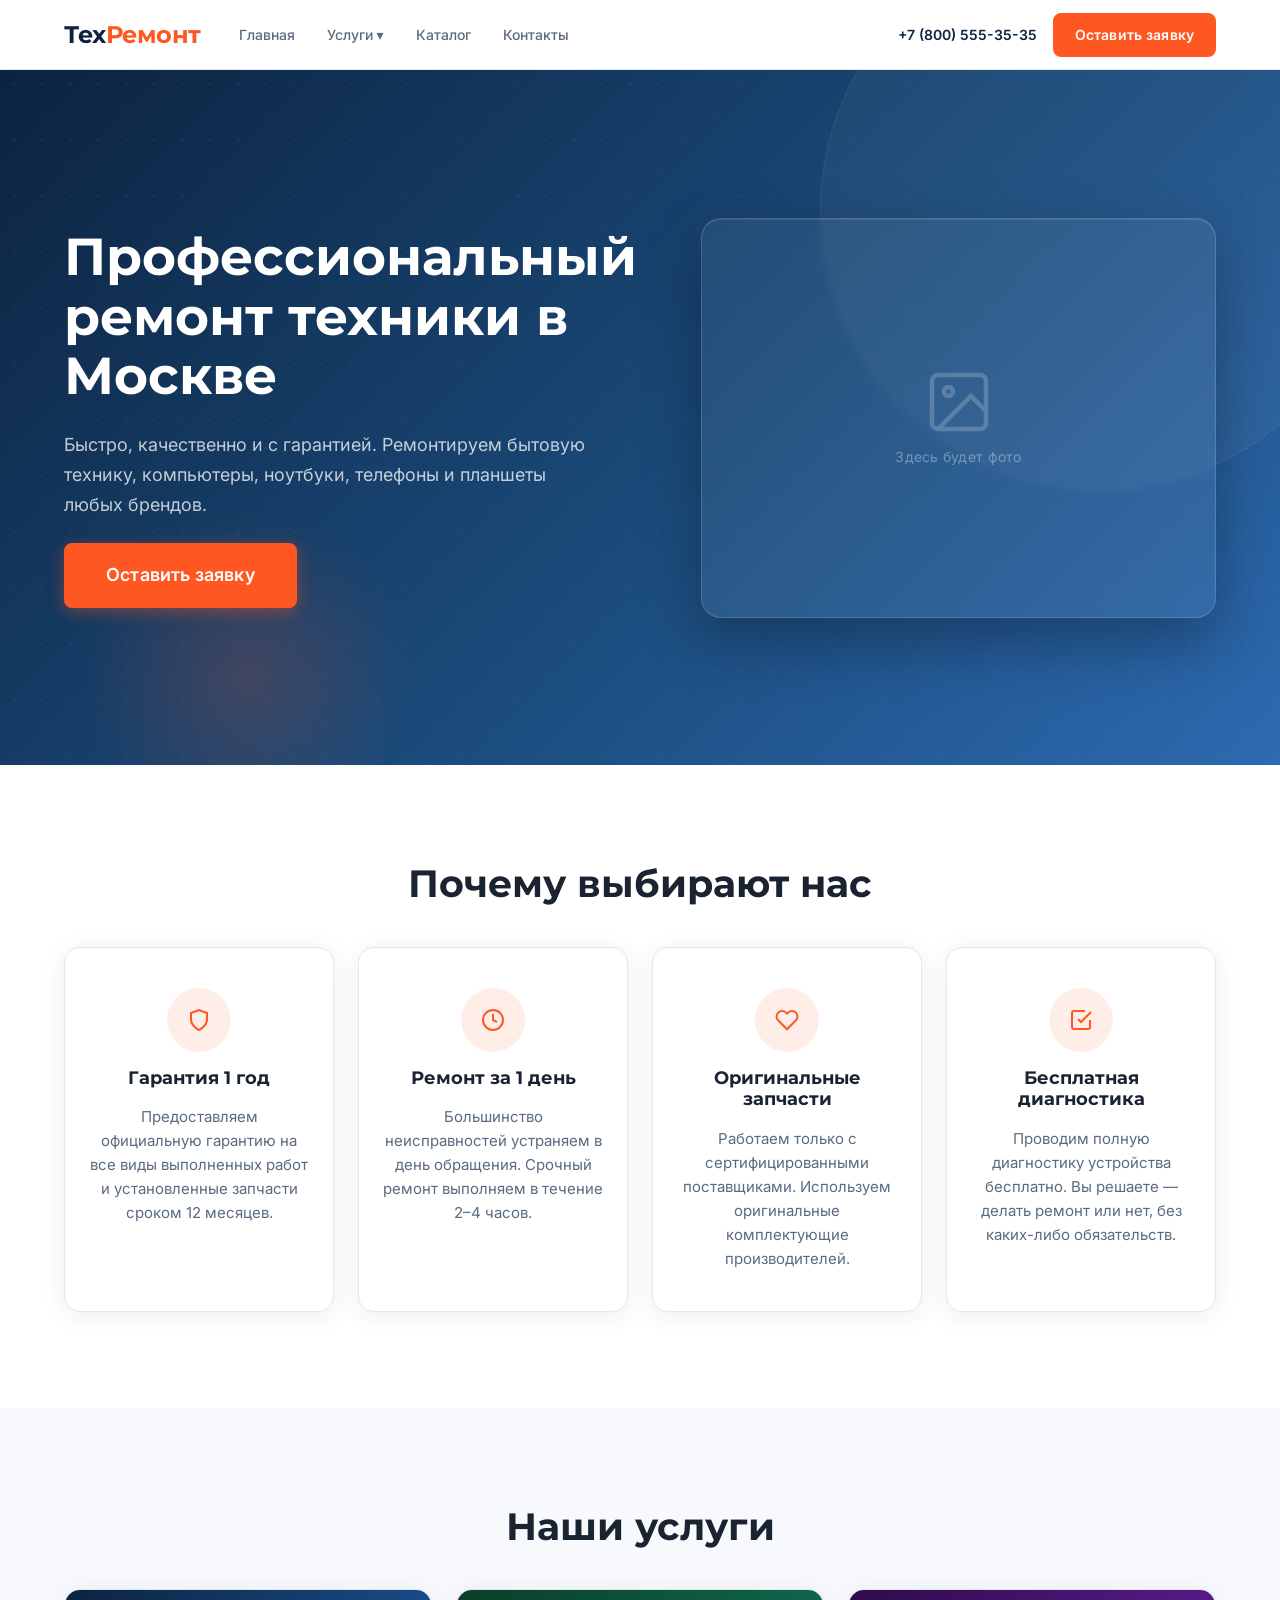
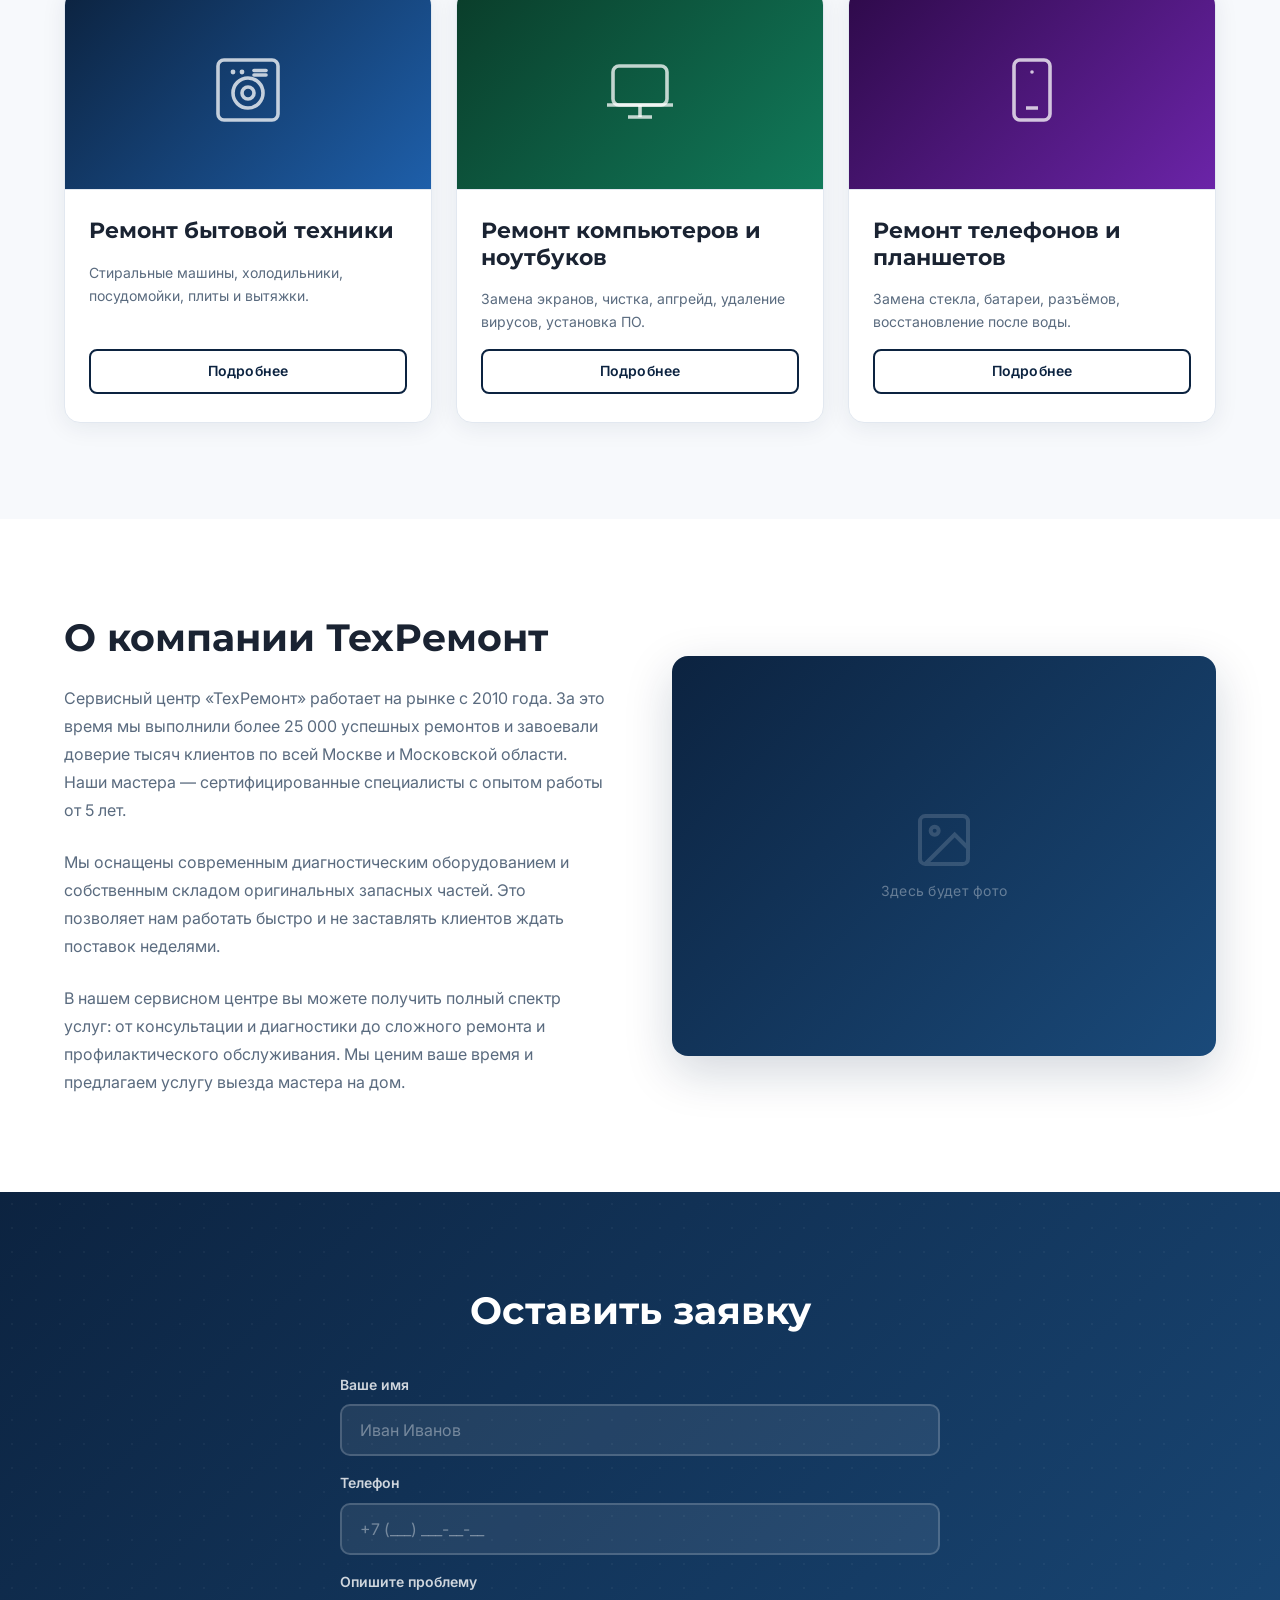
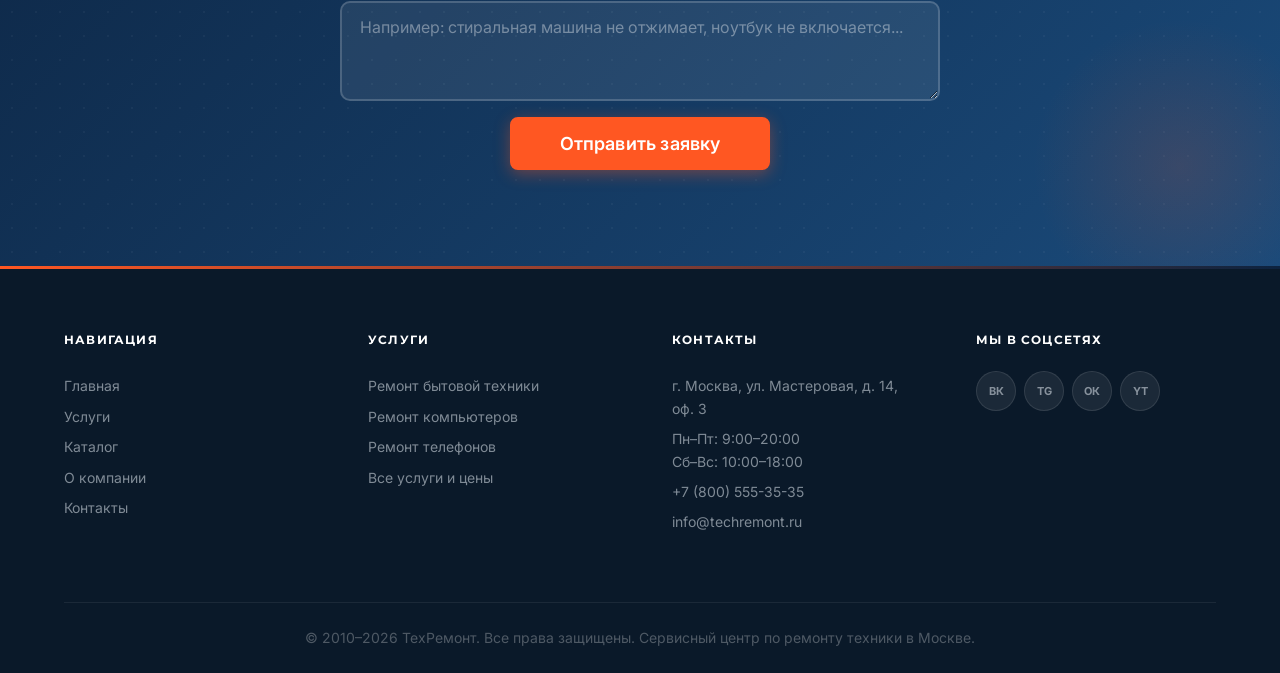
==== commit 027b304c: "Professional final design: new color scheme, fixed header, themed SVG icons, animated mobile menu - " ====
--- a/index.html
+++ b/index.html
@@ -17,7 +17,7 @@
   <header class="header">
     <div class="container">
       <div class="header__inner">
-        <a href="index.html" class="header__logo">ТехРемонт</a>
+        <a href="index.html" class="header__logo"><span>Тех</span>Ремонт</a>
 
         <nav class="nav" aria-label="Основная навигация">
           <ul class="nav__list">
@@ -159,10 +159,15 @@
 
           <article class="service-card">
             <div class="img-placeholder service-card__img">
-              <svg width="40" height="40" viewBox="0 0 24 24" fill="none" stroke="currentColor" stroke-width="1.5">
-                <rect x="3" y="3" width="18" height="18" rx="2"/><circle cx="8.5" cy="8.5" r="1.5"/><path d="m21 15-5-5L5 21"/>
-              </svg>
-              <span>Фото</span>
+              <svg width="72" height="72" viewBox="0 0 24 24" fill="none" stroke="currentColor" stroke-width="1.2">
+                <rect x="2" y="2" width="20" height="20" rx="2"/>
+                <circle cx="12" cy="13" r="5"/>
+                <circle cx="12" cy="13" r="2"/>
+                <circle cx="7" cy="6" r="0.8" fill="currentColor" stroke="none"/>
+                <circle cx="10" cy="6" r="0.8" fill="currentColor" stroke="none"/>
+                <line x1="14" y1="5.5" x2="18" y2="5.5" stroke-linecap="round"/>
+                <line x1="14" y1="7" x2="18" y2="7" stroke-linecap="round"/>
+              </svg>
             </div>
             <div class="service-card__body">
               <h3 class="service-card__title">Ремонт бытовой техники</h3>
@@ -173,10 +178,12 @@
 
           <article class="service-card">
             <div class="img-placeholder service-card__img">
-              <svg width="40" height="40" viewBox="0 0 24 24" fill="none" stroke="currentColor" stroke-width="1.5">
-                <rect x="3" y="3" width="18" height="18" rx="2"/><circle cx="8.5" cy="8.5" r="1.5"/><path d="m21 15-5-5L5 21"/>
-              </svg>
-              <span>Фото</span>
+              <svg width="72" height="72" viewBox="0 0 24 24" fill="none" stroke="currentColor" stroke-width="1.2">
+                <rect x="3" y="4" width="18" height="13" rx="2"/>
+                <path d="M1 17h22"/>
+                <path d="M8 21h8"/>
+                <line x1="12" y1="17" x2="12" y2="21"/>
+              </svg>
             </div>
             <div class="service-card__body">
               <h3 class="service-card__title">Ремонт компьютеров и ноутбуков</h3>
@@ -187,10 +194,11 @@
 
           <article class="service-card">
             <div class="img-placeholder service-card__img">
-              <svg width="40" height="40" viewBox="0 0 24 24" fill="none" stroke="currentColor" stroke-width="1.5">
-                <rect x="3" y="3" width="18" height="18" rx="2"/><circle cx="8.5" cy="8.5" r="1.5"/><path d="m21 15-5-5L5 21"/>
-              </svg>
-              <span>Фото</span>
+              <svg width="72" height="72" viewBox="0 0 24 24" fill="none" stroke="currentColor" stroke-width="1.2">
+                <rect x="6" y="2" width="12" height="20" rx="2"/>
+                <line x1="10" y1="18" x2="14" y2="18"/>
+                <circle cx="12" cy="6" r="0.6" fill="currentColor" stroke="none"/>
+              </svg>
             </div>
             <div class="service-card__body">
               <h3 class="service-card__title">Ремонт телефонов и планшетов</h3>
--- a/css/style.css
+++ b/css/style.css
@@ -1,37 +1,36 @@
-/* ===========================
-   GOOGLE FONTS
-   =========================== */
-@import url('https://fonts.googleapis.com/css2?family=Montserrat:wght@600;700&family=Inter:wght@400;500;600&display=swap');
-
-/* ===========================
-   CSS ПЕРЕМЕННЫЕ
-   =========================== */
+/* =====================================================
+   CSS ПЕРЕМЕННЫЕ — финальный дизайн ТехРемонт
+   ===================================================== */
 :root {
-  /* Бренд */
-  --color-primary:       #1E3A5F;
-  --color-primary-dark:  #162d4a;
-  --color-accent:        #FF6B35;
-  --color-accent-dark:   #e55a24;
+  /* Бренд-цвета */
+  --color-primary:       #0C2340;
+  --color-accent:        #FF5722;
+  --color-accent-hover:  #E64A19;
 
   /* Фоны */
-  --color-bg:            #FFFFFF;
-  --color-bg-light:      #F8FAFC;
-  --color-bg-dark:       #0F172A;
+  --color-bg-light:      #F7F9FC;
+  --color-bg-white:      #FFFFFF;
+  --color-bg-dark:       #0A1929;
 
   /* Текст */
-  --color-text:          #1E293B;
-  --color-text-muted:    #64748B;
-  --color-white:         #FFFFFF;
-
-  /* Серые (только для плейсхолдеров изображений) */
-  --color-gray-100:      #F3F4F6;
-  --color-gray-200:      #E5E7EB;
-  --color-gray-300:      #D1D5DB;
-  --color-gray-400:      #9CA3AF;
-  --color-gray-500:      #6B7280;
-  --color-gray-600:      #4B5563;
-  --color-gray-700:      #374151;
-  --color-gray-900:      #111827;
+  --color-text:          #1A2332;
+  --color-text-light:    #5A6B7F;
+  --color-text-on-dark:  #E0E7EF;
+
+  /* Системные */
+  --color-border:        #E2E8F0;
+  --color-card-shadow:   rgba(12, 35, 64, 0.08);
+
+  /* Обратная совместимость (для инлайн-стилей) */
+  --color-bg:        var(--color-bg-white);
+  --color-gray-100:  #F3F4F6;
+  --color-gray-200:  #E5E7EB;
+  --color-gray-300:  #D1D5DB;
+  --color-gray-400:  #9CA3AF;
+  --color-gray-500:  #6B7280;
+  --color-gray-600:  #4B5563;
+  --color-gray-700:  #374151;
+  --color-gray-900:  #111827;
 
   /* Отступы */
   --spacing-xs:   4px;
@@ -46,33 +45,39 @@
   --font-heading: 'Montserrat', system-ui, sans-serif;
   --font-body:    'Inter', system-ui, sans-serif;
   --font-base:    var(--font-body);
-  --font-size-sm:   14px;
-  --font-size-base: 16px;
-  --font-size-lg:   18px;
-  --font-size-xl:   20px;
-  --font-size-2xl:  24px;
-  --font-size-3xl:  36px;
-  --font-size-4xl:  48px;
-
-  /* Границы */
-  --border-color:   var(--color-gray-200);
-  --border-radius:  12px;
-  --border-radius-sm: 8px;
-  --border: 1px solid var(--border-color);
+  --font-size-xs:    12px;
+  --font-size-sm:    14px;
+  --font-size-base:  16px;
+  --font-size-lg:    18px;
+  --font-size-xl:    22px;
+  --font-size-2xl:   26px;
+  --font-size-3xl:   38px;
+  --font-size-4xl:   52px;
+
+  /* Скругления */
+  --border-radius:     16px;
+  --border-radius-sm:  10px;
+  --border-radius-xs:   8px;
+  --border-color:      var(--color-border);
+  --border:            1px solid var(--color-border);
 
   /* Тени */
-  --shadow-card:       0 4px 6px -1px rgba(0,0,0,0.1), 0 2px 4px -2px rgba(0,0,0,0.06);
-  --shadow-card-hover: 0 20px 25px -5px rgba(0,0,0,0.12), 0 8px 10px -6px rgba(0,0,0,0.05);
-  --shadow-header:     0 4px 24px rgba(0,0,0,0.08);
+  --shadow-card:        0 4px 24px var(--color-card-shadow);
+  --shadow-card-hover:  0 16px 48px rgba(12, 35, 64, 0.18);
+  --shadow-btn:         0 4px 16px rgba(255, 87, 34, 0.38);
+  --shadow-header:      0 2px 20px rgba(0, 0, 0, 0.08);
 
   /* Контейнер */
   --container-max: 1200px;
   --container-pad: var(--spacing-lg);
-}
-
-/* ===========================
+
+  /* Высота хедера */
+  --header-h: 70px;
+}
+
+/* =====================================================
    СБРОС И БАЗОВЫЕ СТИЛИ
-   =========================== */
+   ===================================================== */
 *, *::before, *::after {
   box-sizing: border-box;
   margin: 0;
@@ -87,9 +92,16 @@
   font-family: var(--font-body);
   font-size: var(--font-size-base);
   color: var(--color-text);
-  background: var(--color-bg);
+  background: var(--color-bg-white);
   line-height: 1.6;
   -webkit-font-smoothing: antialiased;
+  /* Отступ под фиксированный хедер */
+  padding-top: var(--header-h);
+}
+
+/* Запрет прокрутки при открытом мобильном меню */
+body.no-scroll {
+  overflow: hidden;
 }
 
 a {
@@ -109,24 +121,25 @@
 h1, h2, h3, h4 {
   font-family: var(--font-heading);
   line-height: 1.2;
-}
-
-/* ===========================
+  color: var(--color-text);
+}
+
+/* =====================================================
    УТИЛИТЫ
-   =========================== */
+   ===================================================== */
 .container {
   max-width: var(--container-max);
   margin: 0 auto;
   padding: 0 var(--container-pad);
 }
 
-/* ===========================
-   АНИМАЦИИ ПОЯВЛЕНИЯ
-   =========================== */
+/* =====================================================
+   АНИМАЦИИ ПОЯВЛЕНИЯ (Intersection Observer)
+   ===================================================== */
 .reveal {
   opacity: 0;
-  transform: translateY(28px);
-  transition: opacity 0.65s ease, transform 0.65s ease;
+  transform: translateY(32px);
+  transition: opacity 0.7s ease, transform 0.7s ease;
 }
 
 .reveal--visible {
@@ -134,51 +147,15 @@
   transform: translateY(0);
 }
 
-/* Каскадные задержки для карточек внутри сеток */
-.advantages__grid  .reveal:nth-child(1),
-.services__grid    .reveal:nth-child(1),
-.repair-types__grid .reveal:nth-child(1),
-.popular-services__grid .reveal:nth-child(1),
-.steps__grid       .reveal:nth-child(1),
-.catalog__grid     .reveal:nth-child(1) { transition-delay: 0s; }
-
-.advantages__grid  .reveal:nth-child(2),
-.services__grid    .reveal:nth-child(2),
-.repair-types__grid .reveal:nth-child(2),
-.popular-services__grid .reveal:nth-child(2),
-.steps__grid       .reveal:nth-child(2),
-.catalog__grid     .reveal:nth-child(2) { transition-delay: 0.1s; }
-
-.advantages__grid  .reveal:nth-child(3),
-.services__grid    .reveal:nth-child(3),
-.repair-types__grid .reveal:nth-child(3),
-.popular-services__grid .reveal:nth-child(3),
-.steps__grid       .reveal:nth-child(3),
-.catalog__grid     .reveal:nth-child(3) { transition-delay: 0.2s; }
-
-.advantages__grid  .reveal:nth-child(4),
-.steps__grid       .reveal:nth-child(4),
-.repair-types__grid .reveal:nth-child(4),
-.popular-services__grid .reveal:nth-child(4),
-.catalog__grid     .reveal:nth-child(4) { transition-delay: 0.3s; }
-
-.repair-types__grid .reveal:nth-child(5),
-.popular-services__grid .reveal:nth-child(5),
-.catalog__grid     .reveal:nth-child(5) { transition-delay: 0.4s; }
-
-.repair-types__grid .reveal:nth-child(6),
-.popular-services__grid .reveal:nth-child(6),
-.catalog__grid     .reveal:nth-child(6) { transition-delay: 0.5s; }
-
-/* ===========================
+/* =====================================================
    КНОПКИ
-   =========================== */
+   ===================================================== */
 .btn {
   display: inline-block;
-  padding: 11px 26px;
+  padding: 12px 28px;
   background: transparent;
   border: 2px solid var(--color-primary);
-  border-radius: var(--border-radius-sm);
+  border-radius: var(--border-radius-xs);
   font-size: var(--font-size-base);
   font-family: var(--font-body);
   font-weight: 600;
@@ -188,104 +165,180 @@
               transform 0.3s ease, box-shadow 0.3s ease;
   white-space: nowrap;
   letter-spacing: 0.01em;
+  text-align: center;
 }
 
 .btn:hover {
   background: var(--color-primary);
-  color: var(--color-white);
+  color: var(--color-bg-white);
 }
 
 .btn--primary {
   background: var(--color-accent);
   border-color: var(--color-accent);
-  color: var(--color-white);
+  color: var(--color-bg-white);
+  box-shadow: var(--shadow-btn);
 }
 
 .btn--primary:hover {
-  background: var(--color-accent-dark);
-  border-color: var(--color-accent-dark);
-  color: var(--color-white);
-  transform: scale(1.02);
-  box-shadow: 0 8px 20px rgba(255,107,53,0.35);
+  background: var(--color-accent-hover);
+  border-color: var(--color-accent-hover);
+  color: var(--color-bg-white);
+  transform: scale(1.03);
+  box-shadow: 0 8px 28px rgba(255, 87, 34, 0.45);
 }
 
 .btn--sm {
-  padding: 8px 18px;
+  padding: 9px 20px;
   font-size: var(--font-size-sm);
 }
 
-/* ===========================
-   ПЛЕЙСХОЛДЕР ИЗОБРАЖЕНИЯ
-   =========================== */
+/* =====================================================
+   ПЛЕЙСХОЛДЕРЫ ИЗОБРАЖЕНИЙ
+   ===================================================== */
+
+/* Базовый плейсхолдер — скрываем старый текст и SVG */
+.img-placeholder > span {
+  display: none;
+}
+
 .img-placeholder {
-  background: var(--color-gray-200);
-  border: 2px dashed var(--color-gray-300);
-  border-radius: var(--border-radius);
   display: flex;
   flex-direction: column;
   align-items: center;
   justify-content: center;
   gap: var(--spacing-sm);
-  color: var(--color-gray-500);
-  font-size: var(--font-size-sm);
-  font-family: var(--font-body);
   position: relative;
   overflow: hidden;
-}
-
-/* Скрыть оригинальный текст "Фото" / "Изображение" */
-.img-placeholder > span {
-  display: none;
-}
-
-/* Показать финальный текст */
+  background: var(--color-bg-light);
+  border: 2px dashed var(--color-border);
+  border-radius: var(--border-radius);
+  font-family: var(--font-body);
+  font-size: var(--font-size-sm);
+  color: var(--color-text-light);
+}
+
+/* Текст-подпись на базовых плейсхолдерах */
 .img-placeholder::after {
   content: "Здесь будет фото";
   font-size: var(--font-size-sm);
-  font-family: var(--font-body);
-  color: var(--color-gray-500);
+  color: var(--color-text-light);
   letter-spacing: 0.02em;
 }
 
+/* SVG внутри плейсхолдера */
 .img-placeholder svg {
-  opacity: 0.35;
-}
-
-/* Gradient overlay на плейсхолдерах внутри hero */
-.hero__img.img-placeholder,
-.hero--service .hero__img.img-placeholder {
+  opacity: 0.3;
+}
+
+/* --- Плейсхолдер в HERO --- */
+.hero__img.img-placeholder {
   background: rgba(255,255,255,0.06);
-  border-color: rgba(255,255,255,0.18);
-  color: rgba(255,255,255,0.45);
+  border: 1px solid rgba(255,255,255,0.15);
+  border-radius: 20px;
+  box-shadow: inset 0 1px 0 rgba(255,255,255,0.1), 0 24px 60px rgba(0,0,0,0.3);
+  backdrop-filter: blur(4px);
+}
+
+.hero__img.img-placeholder svg {
+  opacity: 0.2;
+  color: var(--color-bg-white);
+  width: 72px;
+  height: 72px;
 }
 
 .hero__img.img-placeholder::after {
-  color: rgba(255,255,255,0.45);
-}
-
-.hero__img.img-placeholder::before {
-  content: '';
-  position: absolute;
-  inset: 0;
-  background: linear-gradient(to bottom, transparent 55%, rgba(15,23,42,0.55));
-  z-index: 0;
-  pointer-events: none;
-}
-
-/* ===========================
-   HEADER
-   =========================== */
+  color: rgba(255,255,255,0.35);
+}
+
+/* --- Плейсхолдер в карточках УСЛУГ (index) --- */
+.service-card__img.img-placeholder {
+  border: none;
+  border-bottom: var(--border);
+  border-radius: 0;
+}
+
+.service-card__img.img-placeholder::after {
+  display: none;
+}
+
+.service-card__img.img-placeholder svg {
+  opacity: 1;
+  color: rgba(255,255,255,0.75);
+}
+
+/* Градиенты для каждой карточки услуг */
+.services__grid .service-card:nth-child(1) .service-card__img {
+  background: linear-gradient(135deg, #0C2340 0%, #1E5FAA 100%);
+}
+.services__grid .service-card:nth-child(2) .service-card__img {
+  background: linear-gradient(135deg, #0A3D2A 0%, #117A5A 100%);
+}
+.services__grid .service-card:nth-child(3) .service-card__img {
+  background: linear-gradient(135deg, #2E0A4A 0%, #6B24A8 100%);
+}
+
+/* --- Плейсхолдер О КОМПАНИИ --- */
+.about__img.img-placeholder {
+  background: linear-gradient(135deg, var(--color-primary) 0%, #1A4A7A 100%);
+  border: none;
+  border-radius: var(--border-radius);
+  box-shadow: var(--shadow-card-hover);
+}
+
+.about__img.img-placeholder svg {
+  opacity: 0.15;
+  color: var(--color-bg-white);
+  width: 64px;
+  height: 64px;
+}
+
+.about__img.img-placeholder::after {
+  color: rgba(255,255,255,0.35);
+}
+
+/* --- Плейсхолдеры в каталоге --- */
+.catalog-card__img.img-placeholder {
+  border-radius: 0;
+  border: none;
+  border-bottom: var(--border);
+}
+
+.catalog-card__img.img-placeholder::after {
+  display: none;
+}
+
+.catalog-card__img.img-placeholder svg {
+  opacity: 1;
+  color: rgba(255,255,255,0.7);
+}
+
+/* Градиенты для 6 карточек каталога */
+.catalog__grid .catalog-card:nth-child(1) .catalog-card__img { background: linear-gradient(135deg, #0C2340, #1E5FAA); }
+.catalog__grid .catalog-card:nth-child(2) .catalog-card__img { background: linear-gradient(135deg, #0A3D2A, #117A5A); }
+.catalog__grid .catalog-card:nth-child(3) .catalog-card__img { background: linear-gradient(135deg, #2E0A4A, #6B24A8); }
+.catalog__grid .catalog-card:nth-child(4) .catalog-card__img { background: linear-gradient(135deg, #4A1A0A, #AA4A1E); }
+.catalog__grid .catalog-card:nth-child(5) .catalog-card__img { background: linear-gradient(135deg, #0A2A4A, #1E6A9A); }
+.catalog__grid .catalog-card:nth-child(6) .catalog-card__img { background: linear-gradient(135deg, #1A3A0A, #3A7A1A); }
+
+/* =====================================================
+   HEADER — фиксированный, белый
+   ===================================================== */
 .header {
-  background: rgba(255,255,255,0.95);
-  backdrop-filter: blur(8px);
-  -webkit-backdrop-filter: blur(8px);
-  border-bottom: 1px solid var(--color-gray-200);
-  position: sticky;
+  position: fixed;
   top: 0;
-  z-index: 100;
-  transition: box-shadow 0.3s ease;
-}
-
+  left: 0;
+  right: 0;
+  height: var(--header-h);
+  background: rgba(255,255,255,0.97);
+  backdrop-filter: blur(12px);
+  -webkit-backdrop-filter: blur(12px);
+  border-bottom: 1px solid var(--color-border);
+  z-index: 1000;
+  transition: box-shadow 0.35s ease, border-color 0.35s ease;
+}
+
+/* Тень при скролле — добавляет JS */
 .header--scrolled {
   box-shadow: var(--shadow-header);
   border-bottom-color: transparent;
@@ -295,23 +348,32 @@
   display: flex;
   align-items: center;
   justify-content: space-between;
-  height: 68px;
+  height: var(--header-h);
   gap: var(--spacing-lg);
 }
 
+/* Логотип: "Тех" — primary, "Ремонт" — accent */
 .header__logo {
   font-family: var(--font-heading);
-  font-size: var(--font-size-2xl);
-  font-weight: 700;
-  color: var(--color-primary);
+  font-size: 24px;
+  font-weight: 700;
+  color: var(--color-accent);
   letter-spacing: -0.5px;
   flex-shrink: 0;
+  transition: opacity 0.2s ease;
+}
+
+.header__logo:hover {
+  opacity: 0.85;
 }
 
 .header__logo span {
-  color: var(--color-accent);
-}
-
+  color: var(--color-primary);
+}
+
+/* =====================================================
+   НАВИГАЦИЯ
+   ===================================================== */
 .nav {
   flex: 1;
 }
@@ -319,7 +381,7 @@
 .nav__list {
   display: flex;
   align-items: center;
-  gap: 2px;
+  gap: 4px;
 }
 
 .nav__item {
@@ -328,35 +390,57 @@
 
 .nav__link {
   display: block;
-  padding: 7px 13px;
+  padding: 8px 14px;
   font-size: var(--font-size-sm);
   font-weight: 500;
-  color: var(--color-text-muted);
-  border-radius: 6px;
-  transition: color 0.3s ease, background 0.3s ease;
+  color: var(--color-text-light);
+  border-radius: var(--border-radius-xs);
+  position: relative;
+  transition: color 0.3s ease;
+}
+
+/* Анимированное подчёркивание */
+.nav__link::after {
+  content: '';
+  position: absolute;
+  bottom: 4px;
+  left: 14px;
+  right: 14px;
+  height: 2px;
+  background: var(--color-accent);
+  transform: scaleX(0);
+  transform-origin: center;
+  transition: transform 0.3s ease;
+  border-radius: 2px;
 }
 
 .nav__link:hover {
   color: var(--color-primary);
-  background: var(--color-bg-light);
+}
+
+.nav__link:hover::after {
+  transform: scaleX(1);
 }
 
 .nav__link--active {
   color: var(--color-primary);
   font-weight: 600;
-  background: rgba(30,58,95,0.08);
-}
-
-/* Dropdown */
+}
+
+.nav__link--active::after {
+  transform: scaleX(1);
+}
+
+/* Выпадающее меню */
 .nav__dropdown {
   display: none;
   position: absolute;
-  top: calc(100% + 8px);
+  top: calc(100% + 10px);
   left: 0;
-  background: var(--color-white);
+  background: var(--color-bg-white);
   border: var(--border);
   border-radius: var(--border-radius-sm);
-  min-width: 240px;
+  min-width: 256px;
   box-shadow: var(--shadow-card-hover);
   z-index: 10;
   overflow: hidden;
@@ -368,11 +452,11 @@
 
 .nav__dropdown-link {
   display: block;
-  padding: 10px 18px;
+  padding: 11px 20px;
   font-size: var(--font-size-sm);
   color: var(--color-text);
-  border-bottom: 1px solid var(--color-gray-100);
-  transition: background 0.2s ease, color 0.2s ease;
+  border-bottom: 1px solid var(--color-bg-light);
+  transition: background 0.2s ease, color 0.2s ease, padding-left 0.2s ease;
 }
 
 .nav__dropdown-link:last-child {
@@ -382,8 +466,10 @@
 .nav__dropdown-link:hover {
   background: var(--color-bg-light);
   color: var(--color-accent);
-}
-
+  padding-left: 26px;
+}
+
+/* Контакты в хедере */
 .header__contacts {
   display: flex;
   align-items: center;
@@ -397,20 +483,23 @@
   color: var(--color-primary);
 }
 
-/* CTA-кнопка в хедере */
+/* CTA-кнопка в хедере — всегда accent */
 .header__contacts .btn {
   background: var(--color-accent);
   border-color: var(--color-accent);
-  color: var(--color-white);
+  color: var(--color-bg-white);
+  box-shadow: none;
 }
 
 .header__contacts .btn:hover {
-  background: var(--color-accent-dark);
-  border-color: var(--color-accent-dark);
-  transform: scale(1.02);
-}
-
-/* Бургер */
+  background: var(--color-accent-hover);
+  border-color: var(--color-accent-hover);
+  transform: scale(1.03);
+}
+
+/* =====================================================
+   БУРГЕР-КНОПКА
+   ===================================================== */
 .burger {
   display: none;
   flex-direction: column;
@@ -419,7 +508,8 @@
   border: none;
   cursor: pointer;
   padding: var(--spacing-sm);
-  border-radius: 6px;
+  border-radius: var(--border-radius-xs);
+  z-index: 1010;
 }
 
 .burger__line {
@@ -427,7 +517,7 @@
   width: 24px;
   height: 2px;
   background: var(--color-primary);
-  transition: transform 0.3s ease, opacity 0.3s ease;
+  transition: transform 0.35s ease, opacity 0.35s ease;
 }
 
 .burger--open .burger__line:nth-child(1) {
@@ -442,80 +532,56 @@
   transform: translateY(-7px) rotate(-45deg);
 }
 
-/* Мобильное меню */
+/* =====================================================
+   МОБИЛЬНОЕ МЕНЮ — fullscreen overlay
+   ===================================================== */
+
+/* По умолчанию скрыто на всех размерах */
 .mobile-menu {
   display: none;
-  background: var(--color-white);
-  border-top: 1px solid var(--color-gray-100);
-  box-shadow: 0 8px 24px rgba(0,0,0,0.08);
-}
-
-.mobile-menu--open {
-  display: block;
-}
-
-.mobile-menu__list {
-  padding: var(--spacing-sm) var(--spacing-md);
-}
-
-.mobile-menu__link {
-  display: block;
-  padding: 11px var(--spacing-md);
-  font-size: var(--font-size-base);
-  font-weight: 500;
-  color: var(--color-text-muted);
-  border-bottom: 1px solid var(--color-gray-100);
-  transition: color 0.3s ease;
-}
-
-.mobile-menu__link:hover {
-  color: var(--color-primary);
-}
-
-.mobile-menu__link--active {
-  font-weight: 600;
-  color: var(--color-primary);
-}
-
-.mobile-menu__phone {
-  padding: var(--spacing-md) var(--spacing-lg);
-  font-weight: 700;
-  font-size: var(--font-size-lg);
-  color: var(--color-primary);
-}
-
-.mobile-menu__btn {
-  padding: var(--spacing-md) var(--spacing-lg) var(--spacing-lg);
-}
-
-.mobile-menu__btn .btn {
-  width: 100%;
-  text-align: center;
-  display: block;
-  background: var(--color-accent);
-  border-color: var(--color-accent);
-  color: var(--color-white);
-}
-
-/* ===========================
-   HERO
-   =========================== */
+}
+
+/* =====================================================
+   HERO — основная страница
+   ===================================================== */
 .hero {
-  background: linear-gradient(135deg, var(--color-primary) 0%, var(--color-primary-dark) 100%);
+  /* Градиент + точечный паттерн */
+  background:
+    radial-gradient(rgba(255,255,255,0.055) 1px, transparent 1px),
+    linear-gradient(135deg, #0C2340 0%, #1A4A7A 55%, #2D6AB0 100%);
+  background-size: 28px 28px, 100% 100%;
+  min-height: calc(85vh - var(--header-h));
   padding: var(--spacing-3xl) 0;
+  display: flex;
+  align-items: center;
   position: relative;
   overflow: hidden;
 }
 
-/* Декоративный фоновый элемент */
+/* Декоративный круг 1 — большой, правый верх */
 .hero::before {
   content: '';
   position: absolute;
-  top: -20%;
-  right: -10%;
-  width: 600px;
-  height: 600px;
-  background: radial-gradient(circle, rgba(255,107,53,0.12) 0%, transparent 65%);
+  width: 560px;
+  height: 560px;
+  border-radius: 50%;
+  background: rgba(255,255,255,0.04);
+  border: 1px solid rgba(255,255,255,0.06);
+  top: -140px;
+  right: -100px;
+  pointer-events: none;
+}
+
+/* Декоративный круг 2 — оранжевое свечение, левый низ */
+.hero::after {
+  content: '';
+  position: absolute;
+  width: 340px;
+  height: 340px;
+  border-radius: 50%;
+  background: radial-gradient(circle, rgba(255,87,34,0.18) 0%, transparent 70%);
+  bottom: -80px;
+  left: 6%;
   pointer-events: none;
 }
 
@@ -538,47 +604,63 @@
   font-size: var(--font-size-4xl);
   font-weight: 700;
   line-height: 1.15;
-  color: var(--color-white);
+  color: var(--color-bg-white);
+  max-width: 700px;
 }
 
 .hero__subtitle {
   font-size: var(--font-size-lg);
-  color: rgba(255,255,255,0.78);
+  color: rgba(255,255,255,0.75);
   line-height: 1.65;
+  max-width: 540px;
+}
+
+.hero__content .btn--primary {
+  padding: 16px 40px;
+  font-size: var(--font-size-lg);
+  align-self: flex-start;
 }
 
 .hero__img {
-  height: 380px;
-  border-radius: var(--border-radius);
-}
-
-/* Hero страниц услуг */
+  height: 400px;
+}
+
+/* Hero на страницах услуг */
+.hero--service {
+  min-height: calc(50vh - var(--header-h));
+  padding: var(--spacing-2xl) 0;
+}
+
 .hero--service .hero__inner {
   grid-template-columns: 3fr 2fr;
 }
 
+.hero--service .hero__title {
+  font-size: var(--font-size-3xl);
+}
+
 .hero--service .hero__img {
-  height: 290px;
-}
-
-/* ===========================
+  height: 280px;
+}
+
+/* =====================================================
    ОБЩИЙ ЗАГОЛОВОК СЕКЦИИ
-   =========================== */
+   ===================================================== */
 .section__title {
+  font-family: var(--font-heading);
   font-size: var(--font-size-3xl);
   font-weight: 700;
-  margin-bottom: var(--spacing-xl);
   text-align: center;
   color: var(--color-text);
-  font-family: var(--font-heading);
-}
-
-/* ===========================
+  margin-bottom: var(--spacing-xl);
+}
+
+/* =====================================================
    СЕКЦИЯ ПРЕИМУЩЕСТВА
-   =========================== */
+   ===================================================== */
 .advantages {
   padding: var(--spacing-3xl) 0;
-  background: var(--color-bg);
+  background: var(--color-bg-white);
 }
 
 .advantages__grid {
@@ -588,7 +670,7 @@
 }
 
 .advantage-card {
-  background: var(--color-white);
+  background: var(--color-bg-white);
   border: var(--border);
   border-radius: var(--border-radius);
   padding: var(--spacing-xl) var(--spacing-lg);
@@ -598,43 +680,48 @@
   align-items: center;
   gap: var(--spacing-md);
   box-shadow: var(--shadow-card);
-  transition: box-shadow 0.3s ease, transform 0.3s ease;
+  transition: transform 0.35s ease, box-shadow 0.35s ease;
 }
 
 .advantage-card:hover {
+  transform: translateY(-6px);
   box-shadow: var(--shadow-card-hover);
-  transform: translateY(-4px);
-}
-
+}
+
+/* Иконка в кружке с цветом акцента */
 .advantage-card__icon {
-  width: 60px;
-  height: 60px;
+  width: 64px;
+  height: 64px;
   border-radius: 50%;
-  background: linear-gradient(135deg, rgba(30,58,95,0.1) 0%, rgba(255,107,53,0.12) 100%);
-  border: 2px solid rgba(30,58,95,0.12);
+  background: rgba(255, 87, 34, 0.1);
   display: flex;
   align-items: center;
   justify-content: center;
   flex-shrink: 0;
   color: var(--color-accent);
+  transition: background 0.35s ease;
+}
+
+.advantage-card:hover .advantage-card__icon {
+  background: rgba(255, 87, 34, 0.18);
 }
 
 .advantage-card__title {
   font-family: var(--font-heading);
-  font-size: var(--font-size-base);
+  font-size: var(--font-size-lg);
   font-weight: 700;
   color: var(--color-text);
 }
 
 .advantage-card__text {
-  font-size: var(--font-size-sm);
-  color: var(--color-text-muted);
+  font-size: 15px;
+  color: var(--color-text-light);
   line-height: 1.6;
 }
 
-/* ===========================
+/* =====================================================
    СЕКЦИЯ УСЛУГИ (главная)
-   =========================== */
+   ===================================================== */
 .services {
   padding: var(--spacing-3xl) 0;
   background: var(--color-bg-light);
@@ -647,33 +734,27 @@
 }
 
 .service-card {
-  background: var(--color-white);
+  background: var(--color-bg-white);
   border: var(--border);
   border-radius: var(--border-radius);
   overflow: hidden;
   display: flex;
   flex-direction: column;
   box-shadow: var(--shadow-card);
-  transition: box-shadow 0.3s ease, transform 0.3s ease;
+  transition: transform 0.35s ease, box-shadow 0.35s ease;
 }
 
 .service-card:hover {
+  transform: translateY(-6px);
   box-shadow: var(--shadow-card-hover);
-  transform: translateY(-4px);
 }
 
 .service-card__img {
   height: 200px;
 }
 
-.service-card__img.img-placeholder {
-  border-radius: 0;
-  border: none;
-  border-bottom: var(--border);
-}
-
 .service-card__body {
-  padding: var(--spacing-lg);
+  padding: 28px var(--spacing-lg);
   flex: 1;
   display: flex;
   flex-direction: column;
@@ -689,17 +770,17 @@
 
 .service-card__text {
   font-size: var(--font-size-sm);
-  color: var(--color-text-muted);
+  color: var(--color-text-light);
   flex: 1;
-  line-height: 1.6;
-}
-
-/* ===========================
+  line-height: 1.65;
+}
+
+/* =====================================================
    СЕКЦИЯ О КОМПАНИИ
-   =========================== */
+   ===================================================== */
 .about {
   padding: var(--spacing-3xl) 0;
-  background: var(--color-bg);
+  background: var(--color-bg-white);
 }
 
 .about__inner {
@@ -723,33 +804,37 @@
 
 .about__text {
   font-size: var(--font-size-base);
-  color: var(--color-text-muted);
+  color: var(--color-text-light);
   line-height: 1.75;
 }
 
 .about__img {
-  height: 380px;
-  box-shadow: var(--shadow-card-hover);
-}
-
-/* ===========================
+  height: 400px;
+}
+
+/* =====================================================
    ФОРМА ЗАЯВКИ
-   =========================== */
+   ===================================================== */
 .request {
   padding: var(--spacing-3xl) 0;
-  background: linear-gradient(135deg, var(--color-primary) 0%, var(--color-primary-dark) 100%);
+  background:
+    radial-gradient(rgba(255,255,255,0.04) 1px, transparent 1px),
+    linear-gradient(135deg, var(--color-primary) 0%, #1A4A7A 100%);
+  background-size: 24px 24px, 100% 100%;
   position: relative;
   overflow: hidden;
 }
 
-.request::before {
+/* Декоративный элемент */
+.request::after {
   content: '';
   position: absolute;
-  bottom: -15%;
-  left: -5%;
-  width: 500px;
-  height: 500px;
-  background: radial-gradient(circle, rgba(255,107,53,0.1) 0%, transparent 65%);
+  bottom: -60px;
+  right: -60px;
+  width: 320px;
+  height: 320px;
+  border-radius: 50%;
+  background: radial-gradient(circle, rgba(255,87,34,0.14) 0%, transparent 65%);
   pointer-events: none;
 }
 
@@ -765,9 +850,10 @@
   font-size: var(--font-size-3xl);
   font-weight: 700;
   margin-bottom: var(--spacing-xl);
-  color: var(--color-white);
-}
-
+  color: var(--color-bg-white);
+}
+
+/* Форма */
 .form {
   display: flex;
   flex-direction: column;
@@ -778,31 +864,32 @@
 .form__field {
   display: flex;
   flex-direction: column;
-  gap: var(--spacing-xs);
+  gap: 6px;
 }
 
 .form__label {
   font-size: var(--font-size-sm);
   font-weight: 600;
   color: rgba(255,255,255,0.8);
+  margin-bottom: 2px;
 }
 
 .form__input,
 .form__textarea {
   width: 100%;
-  padding: 12px var(--spacing-md);
-  border: 2px solid rgba(255,255,255,0.2);
+  padding: 14px 18px;
+  border: 2px solid rgba(255,255,255,0.18);
   border-radius: var(--border-radius-sm);
   font-size: var(--font-size-base);
   font-family: var(--font-body);
   background: rgba(255,255,255,0.08);
-  color: var(--color-white);
+  color: var(--color-bg-white);
   transition: border-color 0.3s ease, background 0.3s ease, box-shadow 0.3s ease;
 }
 
 .form__input::placeholder,
 .form__textarea::placeholder {
-  color: rgba(255,255,255,0.4);
+  color: rgba(255,255,255,0.38);
 }
 
 .form__input:focus,
@@ -810,7 +897,7 @@
   outline: none;
   border-color: var(--color-accent);
   background: rgba(255,255,255,0.12);
-  box-shadow: 0 0 0 3px rgba(255,107,53,0.2);
+  box-shadow: 0 0 0 3px rgba(255, 87, 34, 0.18);
 }
 
 .form__textarea {
@@ -824,15 +911,15 @@
   font-size: var(--font-size-lg);
 }
 
-/* Форма на service-3 (cta-form) — светлый фон */
+/* Форма в секции cta-form (светлый фон) */
 .cta-form .form__label {
   color: var(--color-text);
 }
 
 .cta-form .form__input,
 .cta-form .form__textarea {
-  background: var(--color-white);
-  border-color: var(--color-gray-200);
+  background: var(--color-bg-white);
+  border-color: var(--color-border);
   color: var(--color-text);
 }
 
@@ -844,16 +931,23 @@
 .cta-form .form__input:focus,
 .cta-form .form__textarea:focus {
   border-color: var(--color-accent);
-  background: var(--color-white);
-  box-shadow: 0 0 0 3px rgba(255,107,53,0.15);
-}
-
-/* ===========================
-   FOOTER
-   =========================== */
+  background: var(--color-bg-white);
+  box-shadow: 0 0 0 3px rgba(255, 87, 34, 0.13);
+}
+
+/* =====================================================
+   FOOTER — тёмный
+   ===================================================== */
 .footer {
   background: var(--color-bg-dark);
-  padding: var(--spacing-2xl) 0 var(--spacing-lg);
+  padding: 0 0 var(--spacing-lg);
+  /* Градиентная линия сверху */
+  border-top: 3px solid transparent;
+  border-image: linear-gradient(90deg, var(--color-accent), var(--color-primary)) 1;
+}
+
+.footer > .container {
+  padding-top: var(--spacing-2xl);
 }
 
 .footer__grid {
@@ -865,32 +959,31 @@
 
 .footer__col-title {
   font-family: var(--font-heading);
-  font-size: var(--font-size-sm);
-  font-weight: 700;
-  color: var(--color-white);
+  font-size: var(--font-size-xs);
+  font-weight: 700;
+  color: var(--color-bg-white);
+  text-transform: uppercase;
+  letter-spacing: 0.1em;
   margin-bottom: var(--spacing-md);
-  text-transform: uppercase;
-  letter-spacing: 0.08em;
   padding-bottom: var(--spacing-sm);
-  border-bottom: 2px solid var(--color-accent);
-  display: inline-block;
 }
 
 .footer__nav-link {
   display: block;
   font-size: var(--font-size-sm);
-  color: rgba(255,255,255,0.5);
+  color: rgba(224,231,239,0.55);
   padding: 4px 0;
-  transition: color 0.3s ease;
+  transition: color 0.3s ease, padding-left 0.3s ease;
 }
 
 .footer__nav-link:hover {
   color: var(--color-accent);
+  padding-left: 6px;
 }
 
 .footer__contact-item {
   font-size: var(--font-size-sm);
-  color: rgba(255,255,255,0.5);
+  color: rgba(224,231,239,0.55);
   padding: 4px 0;
   line-height: 1.6;
 }
@@ -905,34 +998,35 @@
   width: 40px;
   height: 40px;
   border-radius: 50%;
-  background: rgba(255,255,255,0.08);
-  border: 1px solid rgba(255,255,255,0.12);
+  background: rgba(255,255,255,0.07);
+  border: 1px solid rgba(255,255,255,0.1);
   display: flex;
   align-items: center;
   justify-content: center;
   font-size: 11px;
-  color: rgba(255,255,255,0.55);
-  font-weight: 700;
-  transition: background 0.3s ease, color 0.3s ease, border-color 0.3s ease;
+  color: rgba(224,231,239,0.55);
+  font-weight: 700;
+  transition: background 0.3s ease, color 0.3s ease, border-color 0.3s ease, transform 0.3s ease;
 }
 
 .footer__social:hover {
   background: var(--color-accent);
   border-color: var(--color-accent);
-  color: var(--color-white);
+  color: var(--color-bg-white);
+  transform: scale(1.1);
 }
 
 .footer__bottom {
-  border-top: 1px solid rgba(255,255,255,0.08);
+  border-top: 1px solid rgba(255,255,255,0.07);
   padding-top: var(--spacing-lg);
   text-align: center;
   font-size: var(--font-size-sm);
-  color: rgba(255,255,255,0.3);
-}
-
-/* ===========================
-   СТРАНИЦЫ УСЛУГ — ЭТАПЫ
-   =========================== */
+  color: rgba(255,255,255,0.28);
+}
+
+/* =====================================================
+   СТРАНИЦА УСЛУГИ — ЭТАПЫ (service-1)
+   ===================================================== */
 .steps {
   padding: var(--spacing-3xl) 0;
   background: var(--color-bg-light);
@@ -949,16 +1043,17 @@
 .steps__grid::before {
   content: '';
   position: absolute;
-  top: 52px;
-  left: calc(12.5% + 24px);
-  right: calc(12.5% + 24px);
+  top: 50px;
+  left: calc(12.5% + 26px);
+  right: calc(12.5% + 26px);
   height: 2px;
-  background: linear-gradient(to right, var(--color-accent), rgba(255,107,53,0.15));
+  background: linear-gradient(to right, var(--color-accent), rgba(255,87,34,0.1));
   z-index: 0;
+  pointer-events: none;
 }
 
 .step-card {
-  background: var(--color-white);
+  background: var(--color-bg-white);
   border: var(--border);
   border-radius: var(--border-radius);
   padding: var(--spacing-xl) var(--spacing-lg);
@@ -970,12 +1065,12 @@
   box-shadow: var(--shadow-card);
   position: relative;
   z-index: 1;
-  transition: box-shadow 0.3s ease, transform 0.3s ease;
+  transition: transform 0.35s ease, box-shadow 0.35s ease;
 }
 
 .step-card:hover {
+  transform: translateY(-6px);
   box-shadow: var(--shadow-card-hover);
-  transform: translateY(-4px);
 }
 
 .step-card__num {
@@ -990,9 +1085,9 @@
   font-family: var(--font-heading);
   font-size: var(--font-size-xl);
   font-weight: 700;
-  color: var(--color-white);
+  color: var(--color-bg-white);
   flex-shrink: 0;
-  box-shadow: 0 4px 12px rgba(255,107,53,0.35);
+  box-shadow: 0 4px 14px rgba(255, 87, 34, 0.38);
 }
 
 .step-card__title {
@@ -1004,23 +1099,23 @@
 
 .step-card__text {
   font-size: var(--font-size-sm);
-  color: var(--color-text-muted);
-  line-height: 1.6;
-}
-
-/* ===========================
+  color: var(--color-text-light);
+  line-height: 1.65;
+}
+
+/* =====================================================
    ПРАЙС-ЛИСТ
-   =========================== */
+   ===================================================== */
 .price {
   padding: var(--spacing-3xl) 0;
-  background: var(--color-bg);
+  background: var(--color-bg-white);
 }
 
 .price-table {
   width: 100%;
   border-collapse: collapse;
   font-size: var(--font-size-base);
-  border-radius: var(--border-radius);
+  border-radius: var(--border-radius-sm);
   overflow: hidden;
   box-shadow: var(--shadow-card);
 }
@@ -1029,7 +1124,7 @@
 .price-table td {
   padding: 14px var(--spacing-lg);
   text-align: left;
-  border-bottom: 1px solid var(--color-gray-100);
+  border-bottom: 1px solid var(--color-bg-light);
 }
 
 .price-table thead {
@@ -1041,8 +1136,8 @@
   font-weight: 700;
   font-size: var(--font-size-sm);
   text-transform: uppercase;
-  letter-spacing: 0.06em;
-  color: var(--color-white);
+  letter-spacing: 0.07em;
+  color: var(--color-bg-white);
   border-bottom: none;
 }
 
@@ -1052,7 +1147,7 @@
 }
 
 .price-table tbody tr:hover {
-  background: rgba(255,107,53,0.05);
+  background: rgba(255, 87, 34, 0.05);
 }
 
 .price-table td {
@@ -1065,21 +1160,28 @@
   color: var(--color-primary);
 }
 
-.price-table td:first-child:not(:last-child) {
-  color: var(--color-text);
-}
-
 /* Строка "Бесплатно" */
-.price-table tr:first-child td:last-child {
+.price-table tr:first-child td:nth-child(2) {
   color: #16a34a;
-}
-
-/* ===========================
-   CTA-БАННЕР
-   =========================== */
+  font-weight: 700;
+}
+
+/* Примечание под таблицей */
+.price p[style] {
+  margin-top: var(--spacing-md);
+  font-size: var(--font-size-sm);
+  color: var(--color-text-light) !important;
+}
+
+/* =====================================================
+   CTA-БАННЕР (service-1)
+   ===================================================== */
 .cta {
   padding: var(--spacing-2xl) 0;
-  background: linear-gradient(135deg, var(--color-primary) 0%, var(--color-primary-dark) 100%);
+  background:
+    radial-gradient(rgba(255,255,255,0.04) 1px, transparent 1px),
+    linear-gradient(135deg, var(--color-primary) 0%, #1A4A7A 100%);
+  background-size: 24px 24px, 100% 100%;
   text-align: center;
   position: relative;
   overflow: hidden;
@@ -1088,11 +1190,12 @@
 .cta::before {
   content: '';
   position: absolute;
-  top: -50%;
-  right: -5%;
   width: 400px;
   height: 400px;
-  background: radial-gradient(circle, rgba(255,107,53,0.15) 0%, transparent 65%);
+  border-radius: 50%;
+  background: radial-gradient(circle, rgba(255,87,34,0.16) 0%, transparent 65%);
+  top: -100px;
+  right: -80px;
   pointer-events: none;
 }
 
@@ -1101,14 +1204,14 @@
   font-size: var(--font-size-3xl);
   font-weight: 700;
   margin-bottom: var(--spacing-md);
-  color: var(--color-white);
+  color: var(--color-bg-white);
   position: relative;
   z-index: 1;
 }
 
 .cta__text {
   font-size: var(--font-size-lg);
-  color: rgba(255,255,255,0.75);
+  color: rgba(255,255,255,0.72);
   margin-bottom: var(--spacing-xl);
   position: relative;
   z-index: 1;
@@ -1117,77 +1220,73 @@
 .cta .btn--primary {
   position: relative;
   z-index: 1;
-}
-
-/* ===========================
-   ЧТО РЕМОНТИРУЕМ (service-2)
-   =========================== */
-.repair-types {
-  padding: var(--spacing-3xl) 0;
-  background: var(--color-bg-light);
-}
-
-.repair-types__grid {
-  display: grid;
-  grid-template-columns: repeat(3, 1fr);
-  gap: var(--spacing-lg);
-}
-
-.repair-card {
-  background: var(--color-white);
-  border: var(--border);
-  border-radius: var(--border-radius);
-  padding: var(--spacing-lg);
-  display: flex;
-  flex-direction: column;
-  gap: var(--spacing-md);
-  box-shadow: var(--shadow-card);
-  transition: box-shadow 0.3s ease, transform 0.3s ease;
-}
-
-.repair-card:hover {
-  box-shadow: var(--shadow-card-hover);
-  transform: translateY(-4px);
-}
-
-.repair-card__icon {
-  width: 48px;
-  height: 48px;
-  border-radius: var(--border-radius-sm);
-  background: linear-gradient(135deg, rgba(30,58,95,0.1) 0%, rgba(255,107,53,0.12) 100%);
-  border: 2px solid rgba(30,58,95,0.1);
-}
-
-.repair-card__title {
-  font-family: var(--font-heading);
-  font-size: var(--font-size-base);
-  font-weight: 700;
-  color: var(--color-text);
-}
-
-.repair-card__text {
-  font-size: var(--font-size-sm);
-  color: var(--color-text-muted);
-  line-height: 1.6;
-}
-
-/* ===========================
-   ПОПУЛЯРНЫЕ УСЛУГИ (service-3)
-   =========================== */
+  padding: 14px 40px;
+  font-size: var(--font-size-lg);
+}
+
+/* =====================================================
+   ЧТО РЕМОНТИРУЕМ (service-2) / ПОПУЛЯРНЫЕ УСЛУГИ (service-3)
+   ===================================================== */
+.repair-types,
 .popular-services {
   padding: var(--spacing-3xl) 0;
   background: var(--color-bg-light);
 }
 
+.repair-types__grid,
 .popular-services__grid {
   display: grid;
   grid-template-columns: repeat(3, 1fr);
   gap: var(--spacing-lg);
 }
 
-/* ===========================
+.repair-card {
+  background: var(--color-bg-white);
+  border: var(--border);
+  border-radius: var(--border-radius);
+  padding: 28px var(--spacing-lg);
+  display: flex;
+  flex-direction: column;
+  gap: var(--spacing-md);
+  box-shadow: var(--shadow-card);
+  transition: transform 0.35s ease, box-shadow 0.35s ease;
+}
+
+.repair-card:hover {
+  transform: translateY(-6px);
+  box-shadow: var(--shadow-card-hover);
+}
+
+/* Иконка ремонт-карточки — квадрат с градиентом */
+.repair-card__icon {
+  width: 52px;
+  height: 52px;
+  border-radius: var(--border-radius-sm);
+  background: linear-gradient(135deg, rgba(12,35,64,0.08) 0%, rgba(255,87,34,0.14) 100%);
+  border: 1px solid rgba(12,35,64,0.08);
+  display: flex;
+  align-items: center;
+  justify-content: center;
+  flex-shrink: 0;
+  color: var(--color-accent);
+}
+
+.repair-card__title {
+  font-family: var(--font-heading);
+  font-size: var(--font-size-lg);
+  font-weight: 700;
+  color: var(--color-text);
+}
+
+.repair-card__text {
+  font-size: var(--font-size-sm);
+  color: var(--color-text-light);
+  line-height: 1.65;
+}
+
+/* =====================================================
    CTA С ФОРМОЙ (service-3)
-   =========================== */
+   ===================================================== */
 .cta-form {
   padding: var(--spacing-3xl) 0;
   background: var(--color-bg-light);
@@ -1216,22 +1315,23 @@
 
 .cta-form__text {
   font-size: var(--font-size-base);
-  color: var(--color-text-muted);
-  line-height: 1.7;
-}
-
-/* Список в cta-form — стилизуем bullet points */
+  color: var(--color-text-light);
+  line-height: 1.75;
+}
+
+/* Список преимуществ — убираем инлайн стили, добавляем свои */
 .cta-form__content ul {
-  list-style: none;
+  list-style: none !important;
+  padding-left: 0 !important;
   display: flex;
   flex-direction: column;
-  gap: 8px;
+  gap: 10px;
 }
 
 .cta-form__content ul li {
   font-size: var(--font-size-sm);
-  color: var(--color-text-muted);
-  padding-left: 20px;
+  color: var(--color-text-light) !important;
+  padding-left: 22px;
   position: relative;
 }
 
@@ -1239,28 +1339,28 @@
   content: '';
   position: absolute;
   left: 0;
-  top: 8px;
-  width: 8px;
-  height: 8px;
+  top: 7px;
+  width: 9px;
+  height: 9px;
   border-radius: 50%;
   background: var(--color-accent);
 }
 
-/* Форма в cta-form в белой карточке */
+/* Форма в белой карточке */
 .cta-form .form {
-  background: var(--color-white);
+  background: var(--color-bg-white);
   border: var(--border);
   border-radius: var(--border-radius);
   padding: var(--spacing-xl);
   box-shadow: var(--shadow-card);
 }
 
-/* ===========================
+/* =====================================================
    КАТАЛОГ
-   =========================== */
+   ===================================================== */
 .catalog {
   padding: var(--spacing-3xl) 0;
-  background: var(--color-bg);
+  background: var(--color-bg-white);
 }
 
 .catalog__header {
@@ -1275,6 +1375,7 @@
   color: var(--color-text);
 }
 
+/* Фильтры — пилюли */
 .filters {
   display: flex;
   gap: var(--spacing-sm);
@@ -1283,13 +1384,13 @@
 
 .filter-btn {
   padding: 9px 22px;
-  background: var(--color-white);
-  border: 2px solid var(--color-gray-200);
+  background: var(--color-bg-white);
+  border: 2px solid var(--color-border);
   border-radius: 100px;
   font-size: var(--font-size-sm);
   font-family: var(--font-body);
   font-weight: 500;
-  color: var(--color-text-muted);
+  color: var(--color-text-light);
   cursor: pointer;
   transition: all 0.3s ease;
 }
@@ -1302,9 +1403,10 @@
 .filter-btn--active {
   background: var(--color-primary);
   border-color: var(--color-primary);
-  color: var(--color-white);
-}
-
+  color: var(--color-bg-white);
+}
+
+/* Сетка каталога */
 .catalog__grid {
   display: grid;
   grid-template-columns: repeat(3, 1fr);
@@ -1313,33 +1415,27 @@
 }
 
 .catalog-card {
-  background: var(--color-white);
+  background: var(--color-bg-white);
   border: var(--border);
   border-radius: var(--border-radius);
   overflow: hidden;
   display: flex;
   flex-direction: column;
   box-shadow: var(--shadow-card);
-  transition: box-shadow 0.3s ease, transform 0.3s ease;
+  transition: transform 0.35s ease, box-shadow 0.35s ease;
 }
 
 .catalog-card:hover {
+  transform: translateY(-6px);
   box-shadow: var(--shadow-card-hover);
-  transform: translateY(-4px);
 }
 
 .catalog-card__img {
   height: 180px;
 }
 
-.catalog-card__img.img-placeholder {
-  border-radius: 0;
-  border: none;
-  border-bottom: var(--border);
-}
-
 .catalog-card__body {
-  padding: var(--spacing-md);
+  padding: var(--spacing-md) var(--spacing-lg);
   display: flex;
   flex-direction: column;
   gap: var(--spacing-sm);
@@ -1357,6 +1453,12 @@
   font-size: var(--font-size-lg);
   font-weight: 700;
   color: var(--color-accent);
+}
+
+/* Кнопка "Заказать" в каталоге */
+.catalog-card .btn--sm {
+  align-self: flex-start;
+  margin-top: auto;
 }
 
 /* Пагинация */
@@ -1369,18 +1471,18 @@
 }
 
 .pagination__btn {
-  width: 42px;
-  height: 42px;
+  width: 44px;
+  height: 44px;
   display: flex;
   align-items: center;
   justify-content: center;
-  background: var(--color-white);
-  border: 2px solid var(--color-gray-200);
-  border-radius: var(--border-radius-sm);
+  background: var(--color-bg-white);
+  border: 2px solid var(--color-border);
+  border-radius: var(--border-radius-xs);
   font-size: var(--font-size-sm);
   font-family: var(--font-body);
   font-weight: 600;
-  color: var(--color-text-muted);
+  color: var(--color-text-light);
   cursor: pointer;
   transition: all 0.3s ease;
 }
@@ -1393,7 +1495,7 @@
 .pagination__btn--active {
   background: var(--color-primary);
   border-color: var(--color-primary);
-  color: var(--color-white);
+  color: var(--color-bg-white);
 }
 
 .pagination__dots {
@@ -1403,7 +1505,7 @@
 
 /* Баннер каталога */
 .catalog-banner {
-  background: linear-gradient(135deg, var(--color-primary) 0%, var(--color-primary-dark) 100%);
+  background: linear-gradient(135deg, var(--color-primary) 0%, #1A4A7A 100%);
   border-radius: var(--border-radius);
   padding: var(--spacing-2xl);
   text-align: center;
@@ -1418,11 +1520,12 @@
 .catalog-banner::before {
   content: '';
   position: absolute;
-  top: -30%;
+  top: -40%;
   right: -5%;
   width: 300px;
   height: 300px;
-  background: radial-gradient(circle, rgba(255,107,53,0.18) 0%, transparent 65%);
+  border-radius: 50%;
+  background: radial-gradient(circle, rgba(255,87,34,0.2) 0%, transparent 65%);
   pointer-events: none;
 }
 
@@ -1430,7 +1533,7 @@
   font-family: var(--font-heading);
   font-size: var(--font-size-2xl);
   font-weight: 700;
-  color: var(--color-white);
+  color: var(--color-bg-white);
   position: relative;
   z-index: 1;
 }
@@ -1444,9 +1547,10 @@
   z-index: 1;
 }
 
+/* Текст в баннере каталога (инлайн-стили перекрыты) */
 .catalog-banner p:not(.catalog-banner__title):not(.catalog-banner__phone) {
-  color: rgba(255,255,255,0.55);
-  font-size: var(--font-size-sm);
+  color: rgba(255,255,255,0.5) !important;
+  font-size: var(--font-size-sm) !important;
   position: relative;
   z-index: 1;
 }
@@ -1456,36 +1560,28 @@
   z-index: 1;
 }
 
-/* Примечание под таблицей */
-.price + p,
-.price-note {
-  margin-top: var(--spacing-md);
-  font-size: var(--font-size-sm);
-  color: var(--color-text-muted);
-}
-
-/* ===========================
-   АДАПТИВНОСТЬ (≤768px)
-   =========================== */
+/* =====================================================
+   АДАПТИВНОСТЬ ≤768px
+   ===================================================== */
 @media (max-width: 768px) {
   :root {
     --spacing-3xl: 56px;
     --spacing-2xl: 40px;
-    --font-size-4xl: 32px;
-    --font-size-3xl: 24px;
+    --font-size-4xl: 34px;
+    --font-size-3xl: 26px;
+  }
+
+  /* Убираем отступ под хедер — на мобильном хедер той же высоты */
+  body {
+    padding-top: var(--header-h);
   }
 
   /* Header */
   .header__inner {
-    height: auto;
-    padding: 14px 0;
-    flex-wrap: wrap;
-  }
-
-  .nav {
-    display: none;
-  }
-
+    height: var(--header-h);
+  }
+
+  .nav,
   .header__contacts {
     display: none;
   }
@@ -1494,26 +1590,107 @@
     display: flex;
   }
 
+  /* Мобильное меню — fullscreen overlay slide-in */
+  .mobile-menu {
+    display: block;
+    position: fixed;
+    top: var(--header-h);
+    left: 0;
+    right: 0;
+    bottom: 0;
+    z-index: 999;
+    background: var(--color-bg-dark);
+    transform: translateX(100%);
+    transition: transform 0.4s cubic-bezier(0.4, 0, 0.2, 1);
+    overflow-y: auto;
+    padding: var(--spacing-lg) 0 var(--spacing-2xl);
+  }
+
+  .mobile-menu--open {
+    transform: translateX(0);
+  }
+
+  .mobile-menu__list {
+    padding: var(--spacing-md);
+  }
+
+  .mobile-menu__link {
+    display: block;
+    padding: 14px var(--spacing-lg);
+    font-size: var(--font-size-lg);
+    font-weight: 500;
+    color: rgba(224,231,239,0.65);
+    border-bottom: 1px solid rgba(255,255,255,0.06);
+    transition: color 0.3s ease, padding-left 0.3s ease;
+  }
+
+  .mobile-menu__link:hover {
+    color: var(--color-accent);
+    padding-left: calc(var(--spacing-lg) + 8px);
+  }
+
+  .mobile-menu__link--active {
+    color: var(--color-bg-white);
+    font-weight: 700;
+  }
+
+  .mobile-menu__phone {
+    padding: var(--spacing-lg) var(--spacing-lg) var(--spacing-md);
+    font-family: var(--font-heading);
+    font-weight: 700;
+    font-size: var(--font-size-xl);
+    color: var(--color-bg-white);
+  }
+
+  .mobile-menu__btn {
+    padding: 0 var(--spacing-lg);
+    border-top: none;
+  }
+
+  /* Кнопка в мобильном меню */
+  .mobile-menu__btn .btn,
+  .mobile-menu__btn a.btn {
+    display: block !important;
+    width: 100% !important;
+    text-align: center !important;
+    background: var(--color-accent) !important;
+    border-color: var(--color-accent) !important;
+    color: var(--color-bg-white) !important;
+    padding: 14px !important;
+    font-size: var(--font-size-lg) !important;
+  }
+
   /* Hero */
-  .hero__inner {
-    grid-template-columns: 1fr;
-  }
-
-  .hero__img {
-    height: 240px;
-  }
-
+  .hero,
+  .hero--service {
+    min-height: auto;
+    padding: var(--spacing-2xl) 0;
+  }
+
+  .hero__inner,
   .hero--service .hero__inner {
     grid-template-columns: 1fr;
   }
 
-  .hero::before {
-    display: none;
-  }
-
-  /* Декоративные элементы */
-  .request::before,
-  .cta::before {
+  .hero__content .btn--primary {
+    align-self: stretch;
+    text-align: center;
+    padding: 14px 28px;
+    font-size: var(--font-size-base);
+  }
+
+  .hero__img {
+    height: 220px;
+    order: -1;
+  }
+
+  .hero--service .hero__img {
+    height: 180px;
+    order: -1;
+  }
+
+  .hero::before,
+  .hero::after {
     display: none;
   }
 
@@ -1552,12 +1729,8 @@
     display: none;
   }
 
-  /* Что ремонтируем */
-  .repair-types__grid {
-    grid-template-columns: 1fr;
-  }
-
-  /* Популярные услуги */
+  /* Что ремонтируем / Популярные услуги */
+  .repair-types__grid,
   .popular-services__grid {
     grid-template-columns: 1fr;
   }
@@ -1567,6 +1740,10 @@
     grid-template-columns: 1fr;
   }
 
+  .cta-form .form {
+    padding: var(--spacing-lg);
+  }
+
   /* Каталог */
   .catalog__grid {
     grid-template-columns: 1fr;
@@ -1582,12 +1759,30 @@
     padding: 10px var(--spacing-md);
   }
 
+  /* Форма */
   .form__submit {
-    padding: 12px 32px;
+    padding: 13px 32px;
     font-size: var(--font-size-base);
   }
-}
-
+
+  /* CTA */
+  .cta__title {
+    font-size: var(--font-size-2xl);
+  }
+
+  /* request */
+  .request::after {
+    display: none;
+  }
+
+  .cta::before {
+    display: none;
+  }
+}
+
+/* =====================================================
+   АДАПТИВНОСТЬ ≤480px
+   ===================================================== */
 @media (max-width: 480px) {
   /* Footer в 1 колонку */
   .footer__grid {
@@ -1599,14 +1794,17 @@
     grid-template-columns: 1fr;
   }
 
-  /* Фильтры в 2 колонки */
+  /* Фильтры занимают 2 в ряд */
   .filter-btn {
     flex: 1;
-    text-align: center;
     min-width: calc(50% - 4px);
   }
 
   .catalog-banner__phone {
     font-size: var(--font-size-2xl);
   }
-}
+
+  .section__title {
+    font-size: var(--font-size-2xl);
+  }
+}
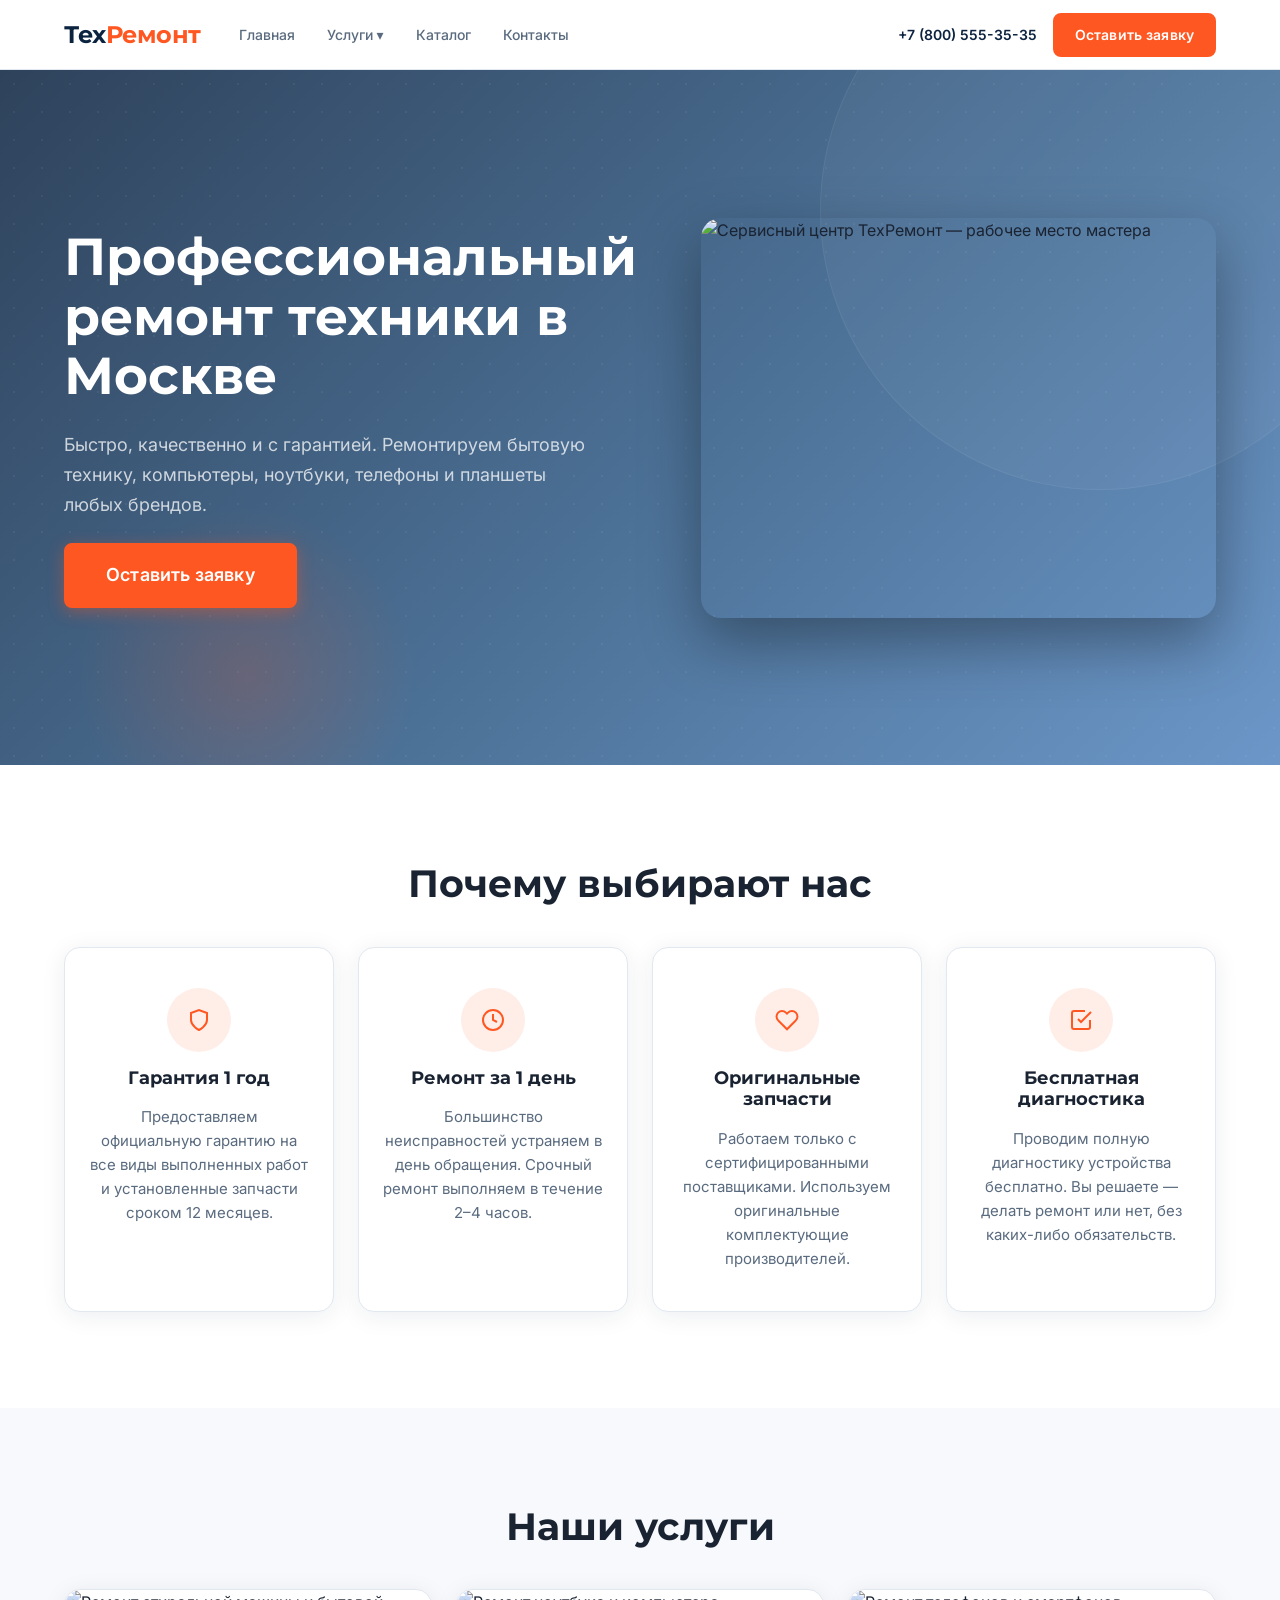
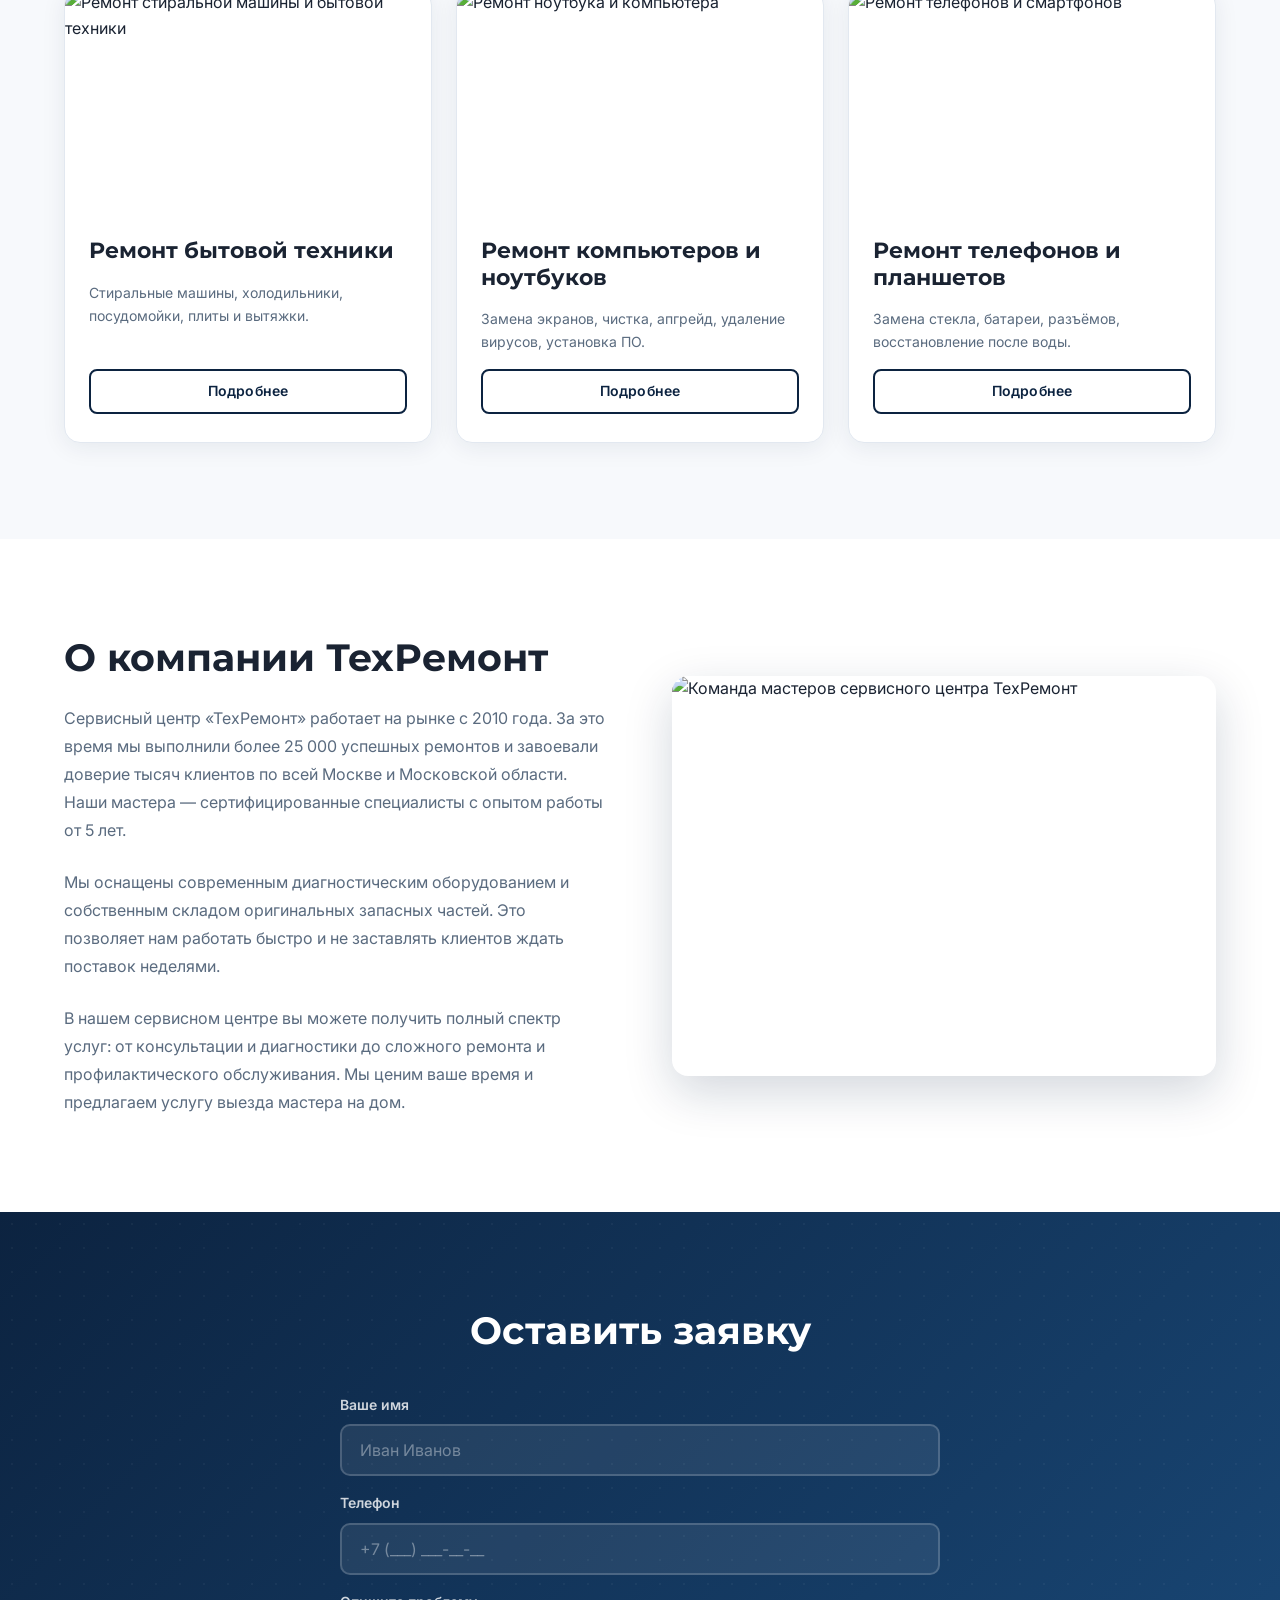
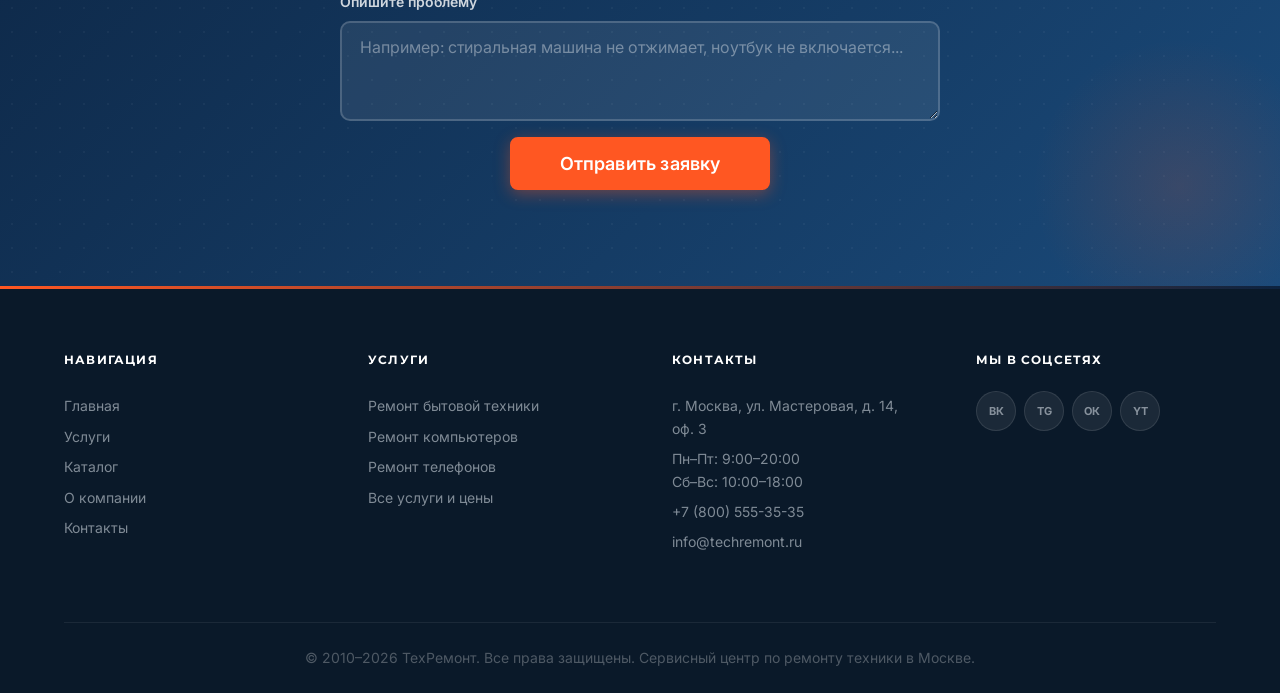
==== commit 1ec0caa2: "До заполнения сайта картинками" ====
--- a/index.html
+++ b/index.html
@@ -76,7 +76,7 @@
     <!-- ========================
          HERO
          ======================== -->
-    <section class="hero">
+    <section class="hero hero--main">
       <div class="container">
         <div class="hero__inner">
           <div class="hero__content">
@@ -86,12 +86,11 @@
               <a href="#request" class="btn btn--primary">Оставить заявку</a>
             </div>
           </div>
-          <div class="img-placeholder hero__img">
-            <svg width="48" height="48" viewBox="0 0 24 24" fill="none" stroke="currentColor" stroke-width="1.5">
-              <rect x="3" y="3" width="18" height="18" rx="2"/><circle cx="8.5" cy="8.5" r="1.5"/>
-              <path d="m21 15-5-5L5 21"/>
-            </svg>
-            <span>Фото</span>
+          <div class="hero__img">
+            <img
+              src="https://images.unsplash.com/photo-1517077304055-6e89abbf09b0?w=800&q=80"
+              alt="Сервисный центр ТехРемонт — рабочее место мастера"
+            />
           </div>
         </div>
       </div>
@@ -158,16 +157,12 @@
         <div class="services__grid">
 
           <article class="service-card">
-            <div class="img-placeholder service-card__img">
-              <svg width="72" height="72" viewBox="0 0 24 24" fill="none" stroke="currentColor" stroke-width="1.2">
-                <rect x="2" y="2" width="20" height="20" rx="2"/>
-                <circle cx="12" cy="13" r="5"/>
-                <circle cx="12" cy="13" r="2"/>
-                <circle cx="7" cy="6" r="0.8" fill="currentColor" stroke="none"/>
-                <circle cx="10" cy="6" r="0.8" fill="currentColor" stroke="none"/>
-                <line x1="14" y1="5.5" x2="18" y2="5.5" stroke-linecap="round"/>
-                <line x1="14" y1="7" x2="18" y2="7" stroke-linecap="round"/>
-              </svg>
+            <div class="service-card__img">
+              <img
+                src="https://images.unsplash.com/photo-1582735689369-4fe89db7114c?w=800&q=80"
+                alt="Ремонт стиральной машины и бытовой техники"
+                loading="lazy"
+              />
             </div>
             <div class="service-card__body">
               <h3 class="service-card__title">Ремонт бытовой техники</h3>
@@ -177,13 +172,12 @@
           </article>
 
           <article class="service-card">
-            <div class="img-placeholder service-card__img">
-              <svg width="72" height="72" viewBox="0 0 24 24" fill="none" stroke="currentColor" stroke-width="1.2">
-                <rect x="3" y="4" width="18" height="13" rx="2"/>
-                <path d="M1 17h22"/>
-                <path d="M8 21h8"/>
-                <line x1="12" y1="17" x2="12" y2="21"/>
-              </svg>
+            <div class="service-card__img">
+              <img
+                src="https://images.unsplash.com/photo-1496181133206-80ce9b88a853?w=800&q=80"
+                alt="Ремонт ноутбука и компьютера"
+                loading="lazy"
+              />
             </div>
             <div class="service-card__body">
               <h3 class="service-card__title">Ремонт компьютеров и ноутбуков</h3>
@@ -193,12 +187,12 @@
           </article>
 
           <article class="service-card">
-            <div class="img-placeholder service-card__img">
-              <svg width="72" height="72" viewBox="0 0 24 24" fill="none" stroke="currentColor" stroke-width="1.2">
-                <rect x="6" y="2" width="12" height="20" rx="2"/>
-                <line x1="10" y1="18" x2="14" y2="18"/>
-                <circle cx="12" cy="6" r="0.6" fill="currentColor" stroke="none"/>
-              </svg>
+            <div class="service-card__img">
+              <img
+                src="https://images.unsplash.com/photo-1512941937669-90a1b58e7e9c?w=800&q=80"
+                alt="Ремонт телефонов и смартфонов"
+                loading="lazy"
+              />
             </div>
             <div class="service-card__body">
               <h3 class="service-card__title">Ремонт телефонов и планшетов</h3>
@@ -223,11 +217,12 @@
             <p class="about__text">Мы оснащены современным диагностическим оборудованием и собственным складом оригинальных запасных частей. Это позволяет нам работать быстро и не заставлять клиентов ждать поставок неделями.</p>
             <p class="about__text">В нашем сервисном центре вы можете получить полный спектр услуг: от консультации и диагностики до сложного ремонта и профилактического обслуживания. Мы ценим ваше время и предлагаем услугу выезда мастера на дом.</p>
           </div>
-          <div class="img-placeholder about__img">
-            <svg width="48" height="48" viewBox="0 0 24 24" fill="none" stroke="currentColor" stroke-width="1.5">
-              <rect x="3" y="3" width="18" height="18" rx="2"/><circle cx="8.5" cy="8.5" r="1.5"/><path d="m21 15-5-5L5 21"/>
-            </svg>
-            <span>Изображение</span>
+          <div class="about__img">
+            <img
+              src="https://images.unsplash.com/photo-1605810230434-7631ac76ec81?w=800&q=80"
+              alt="Команда мастеров сервисного центра ТехРемонт"
+              loading="lazy"
+            />
           </div>
         </div>
       </div>
--- a/css/style.css
+++ b/css/style.css
@@ -194,132 +194,30 @@
 }
 
 /* =====================================================
-   ПЛЕЙСХОЛДЕРЫ ИЗОБРАЖЕНИЙ
-   ===================================================== */
-
-/* Базовый плейсхолдер — скрываем старый текст и SVG */
-.img-placeholder > span {
-  display: none;
-}
-
-.img-placeholder {
-  display: flex;
-  flex-direction: column;
-  align-items: center;
-  justify-content: center;
-  gap: var(--spacing-sm);
-  position: relative;
-  overflow: hidden;
-  background: var(--color-bg-light);
-  border: 2px dashed var(--color-border);
-  border-radius: var(--border-radius);
-  font-family: var(--font-body);
-  font-size: var(--font-size-sm);
-  color: var(--color-text-light);
-}
-
-/* Текст-подпись на базовых плейсхолдерах */
-.img-placeholder::after {
-  content: "Здесь будет фото";
-  font-size: var(--font-size-sm);
-  color: var(--color-text-light);
-  letter-spacing: 0.02em;
-}
-
-/* SVG внутри плейсхолдера */
-.img-placeholder svg {
-  opacity: 0.3;
-}
-
-/* --- Плейсхолдер в HERO --- */
-.hero__img.img-placeholder {
-  background: rgba(255,255,255,0.06);
-  border: 1px solid rgba(255,255,255,0.15);
-  border-radius: 20px;
-  box-shadow: inset 0 1px 0 rgba(255,255,255,0.1), 0 24px 60px rgba(0,0,0,0.3);
-  backdrop-filter: blur(4px);
-}
-
-.hero__img.img-placeholder svg {
-  opacity: 0.2;
-  color: var(--color-bg-white);
-  width: 72px;
-  height: 72px;
-}
-
-.hero__img.img-placeholder::after {
-  color: rgba(255,255,255,0.35);
-}
-
-/* --- Плейсхолдер в карточках УСЛУГ (index) --- */
-.service-card__img.img-placeholder {
-  border: none;
-  border-bottom: var(--border);
-  border-radius: 0;
-}
-
-.service-card__img.img-placeholder::after {
-  display: none;
-}
-
-.service-card__img.img-placeholder svg {
-  opacity: 1;
-  color: rgba(255,255,255,0.75);
-}
-
-/* Градиенты для каждой карточки услуг */
-.services__grid .service-card:nth-child(1) .service-card__img {
-  background: linear-gradient(135deg, #0C2340 0%, #1E5FAA 100%);
-}
-.services__grid .service-card:nth-child(2) .service-card__img {
-  background: linear-gradient(135deg, #0A3D2A 0%, #117A5A 100%);
-}
-.services__grid .service-card:nth-child(3) .service-card__img {
-  background: linear-gradient(135deg, #2E0A4A 0%, #6B24A8 100%);
-}
-
-/* --- Плейсхолдер О КОМПАНИИ --- */
-.about__img.img-placeholder {
-  background: linear-gradient(135deg, var(--color-primary) 0%, #1A4A7A 100%);
-  border: none;
-  border-radius: var(--border-radius);
-  box-shadow: var(--shadow-card-hover);
-}
-
-.about__img.img-placeholder svg {
-  opacity: 0.15;
-  color: var(--color-bg-white);
-  width: 64px;
-  height: 64px;
-}
-
-.about__img.img-placeholder::after {
-  color: rgba(255,255,255,0.35);
-}
-
-/* --- Плейсхолдеры в каталоге --- */
-.catalog-card__img.img-placeholder {
-  border-radius: 0;
-  border: none;
-  border-bottom: var(--border);
-}
-
-.catalog-card__img.img-placeholder::after {
-  display: none;
-}
-
-.catalog-card__img.img-placeholder svg {
-  opacity: 1;
-  color: rgba(255,255,255,0.7);
-}
-
-/* Градиенты для 6 карточек каталога */
-.catalog__grid .catalog-card:nth-child(1) .catalog-card__img { background: linear-gradient(135deg, #0C2340, #1E5FAA); }
-.catalog__grid .catalog-card:nth-child(2) .catalog-card__img { background: linear-gradient(135deg, #0A3D2A, #117A5A); }
-.catalog__grid .catalog-card:nth-child(3) .catalog-card__img { background: linear-gradient(135deg, #2E0A4A, #6B24A8); }
-.catalog__grid .catalog-card:nth-child(4) .catalog-card__img { background: linear-gradient(135deg, #4A1A0A, #AA4A1E); }
-.catalog__grid .catalog-card:nth-child(5) .catalog-card__img { background: linear-gradient(135deg, #0A2A4A, #1E6A9A); }
-.catalog__grid .catalog-card:nth-child(6) .catalog-card__img { background: linear-gradient(135deg, #1A3A0A, #3A7A1A); }
+   ИЗОБРАЖЕНИЯ — контейнеры и стили
+   ===================================================== */
+
+/* Общий img во всех карточках */
+.service-card__img img,
+.catalog-card__img img,
+.about__img img,
+.hero__img img {
+  width: 100%;
+  height: 100%;
+  object-fit: cover;
+  display: block;
+}
+
+/* Плавный зум при наведении */
+.service-card__img img,
+.catalog-card__img img {
+  transition: transform 0.5s ease;
+}
+
+.service-card:hover .service-card__img img,
+.catalog-card:hover .catalog-card__img img {
+  transform: scale(1.05);
+}
 
 /* =====================================================
    HEADER — фиксированный, белый
@@ -545,11 +443,12 @@
    HERO — основная страница
    ===================================================== */
 .hero {
-  /* Градиент + точечный паттерн */
+  /* Точки + полупрозрачный градиент + фото */
   background:
     radial-gradient(rgba(255,255,255,0.055) 1px, transparent 1px),
-    linear-gradient(135deg, #0C2340 0%, #1A4A7A 55%, #2D6AB0 100%);
-  background-size: 28px 28px, 100% 100%;
+    linear-gradient(135deg, rgba(12,35,64,0.88) 0%, rgba(26,74,122,0.80) 55%, rgba(45,106,176,0.72) 100%),
+    #0C2340;
+  background-size: 28px 28px, 100% 100%, auto;
   min-height: calc(85vh - var(--header-h));
   padding: var(--spacing-3xl) 0;
   display: flex;
@@ -623,6 +522,42 @@
 
 .hero__img {
   height: 400px;
+  border-radius: 20px;
+  overflow: hidden;
+  box-shadow: 0 24px 60px rgba(0,0,0,0.35);
+}
+
+/* Фото фона hero — per-page modifier classes */
+.hero--main {
+  background:
+    radial-gradient(rgba(255,255,255,0.055) 1px, transparent 1px),
+    linear-gradient(135deg, rgba(12,35,64,0.86) 0%, rgba(26,74,122,0.78) 55%, rgba(45,106,176,0.70) 100%),
+    url('https://images.unsplash.com/photo-1581092335397-9fa341108e1e?w=1600&q=80') center/cover no-repeat;
+  background-size: 28px 28px, 100% 100%, cover;
+}
+
+.hero--s1 {
+  background:
+    radial-gradient(rgba(255,255,255,0.055) 1px, transparent 1px),
+    linear-gradient(135deg, rgba(12,35,64,0.86) 0%, rgba(26,74,122,0.78) 55%, rgba(45,106,176,0.70) 100%),
+    url('https://images.unsplash.com/photo-1558618666-fcd25c85cd64?w=1600&q=80') center/cover no-repeat;
+  background-size: 28px 28px, 100% 100%, cover;
+}
+
+.hero--s2 {
+  background:
+    radial-gradient(rgba(255,255,255,0.055) 1px, transparent 1px),
+    linear-gradient(135deg, rgba(12,35,64,0.86) 0%, rgba(26,74,122,0.78) 55%, rgba(45,106,176,0.70) 100%),
+    url('https://images.unsplash.com/photo-1518770660439-4636190af475?w=1600&q=80') center/cover no-repeat;
+  background-size: 28px 28px, 100% 100%, cover;
+}
+
+.hero--s3 {
+  background:
+    radial-gradient(rgba(255,255,255,0.055) 1px, transparent 1px),
+    linear-gradient(135deg, rgba(12,35,64,0.86) 0%, rgba(26,74,122,0.78) 55%, rgba(45,106,176,0.70) 100%),
+    url('https://images.unsplash.com/photo-1512941937669-90a1b58e7e9c?w=1600&q=80') center/cover no-repeat;
+  background-size: 28px 28px, 100% 100%, cover;
 }
 
 /* Hero на страницах услуг */
@@ -750,7 +685,10 @@
 }
 
 .service-card__img {
-  height: 200px;
+  height: 220px;
+  overflow: hidden;
+  border-radius: var(--border-radius) var(--border-radius) 0 0;
+  transition: none;
 }
 
 .service-card__body {
@@ -810,6 +748,9 @@
 
 .about__img {
   height: 400px;
+  border-radius: var(--border-radius);
+  overflow: hidden;
+  box-shadow: var(--shadow-card-hover);
 }
 
 /* =====================================================
@@ -1431,7 +1372,9 @@
 }
 
 .catalog-card__img {
-  height: 180px;
+  height: 200px;
+  overflow: hidden;
+  border-radius: var(--border-radius) var(--border-radius) 0 0;
 }
 
 .catalog-card__body {
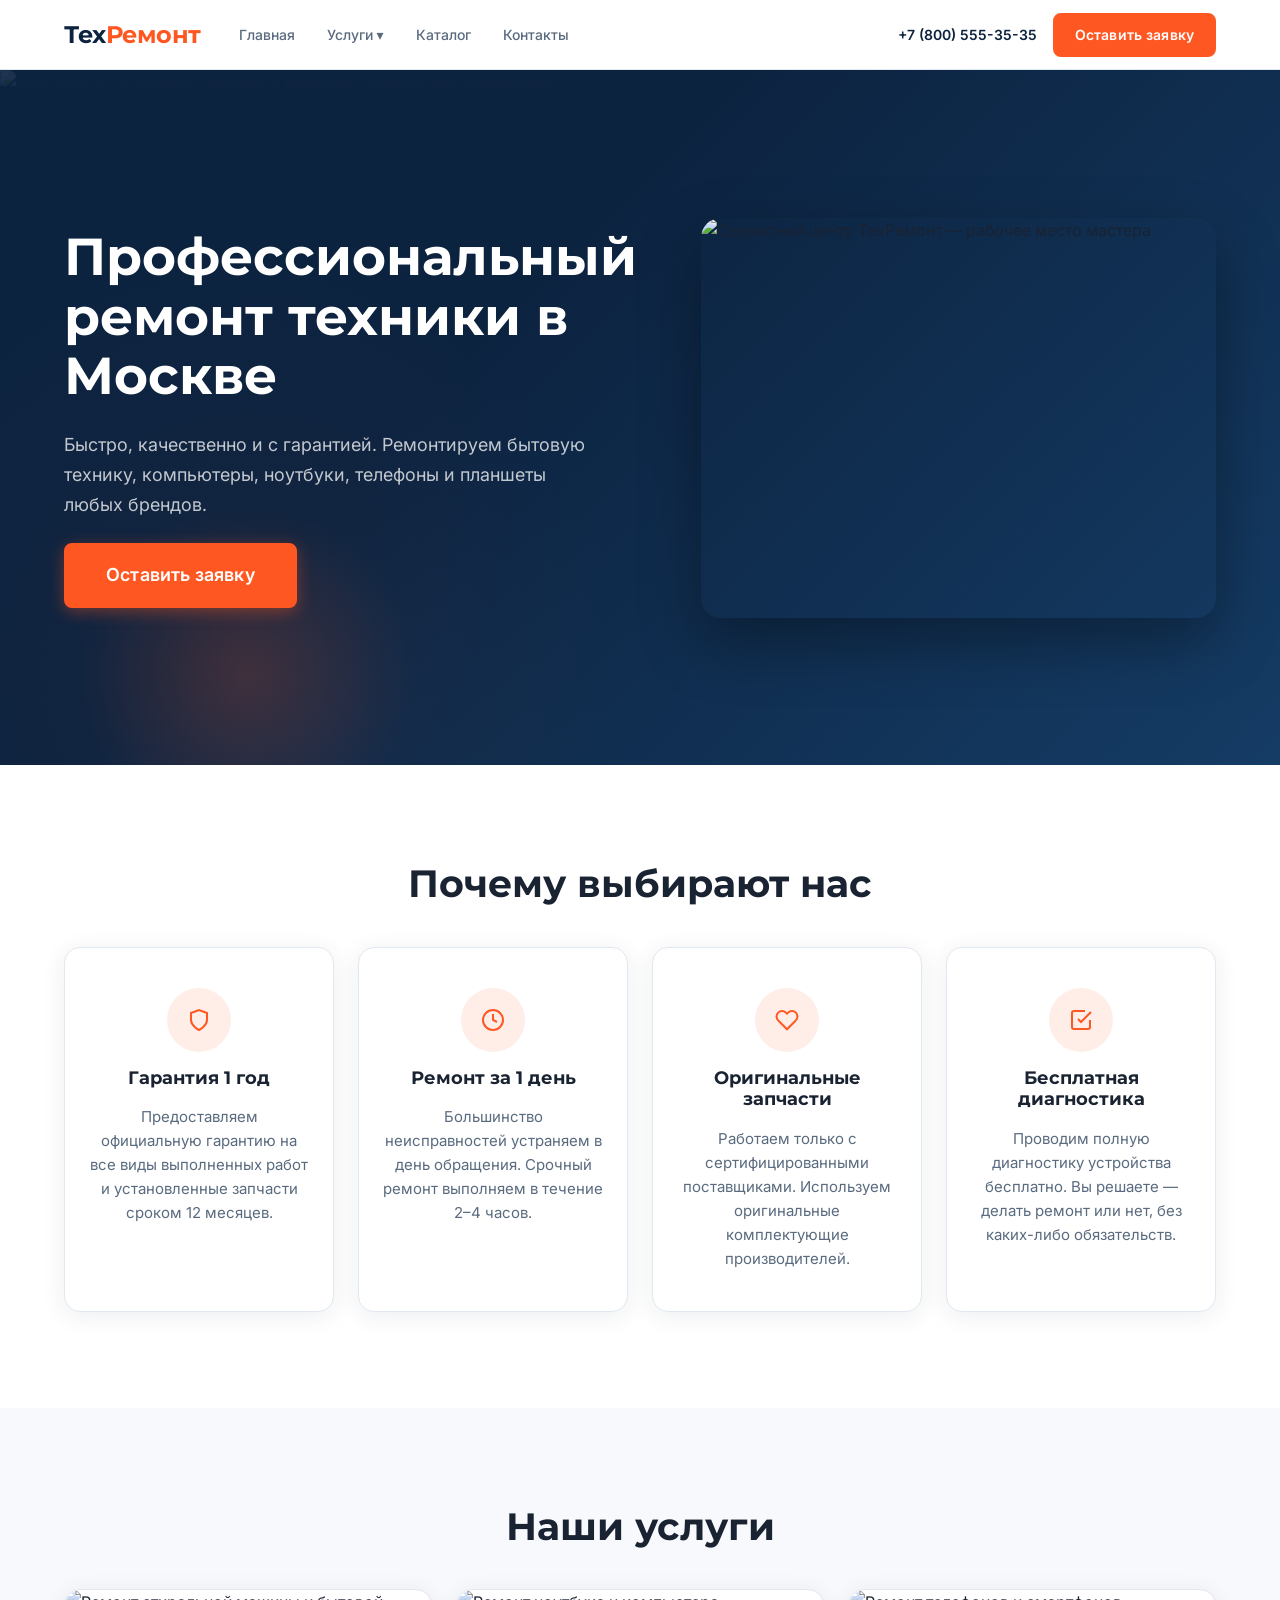
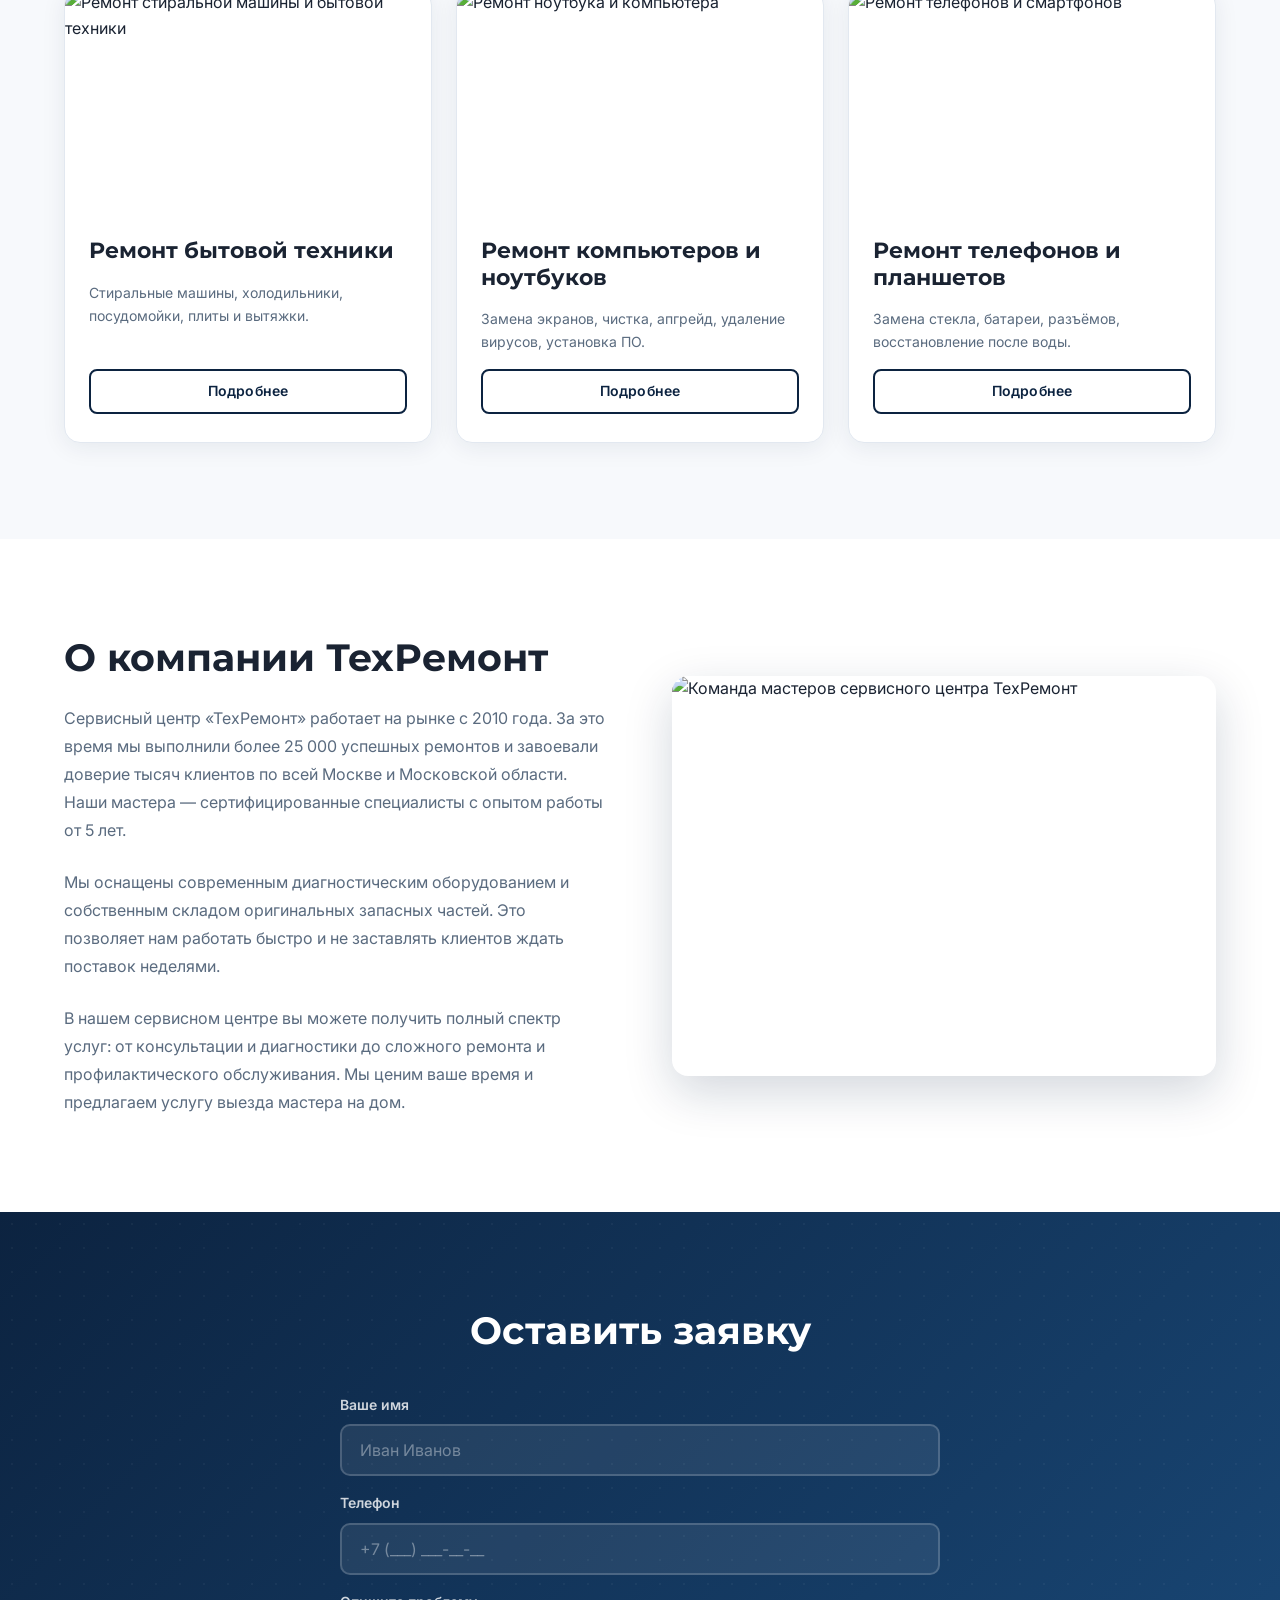
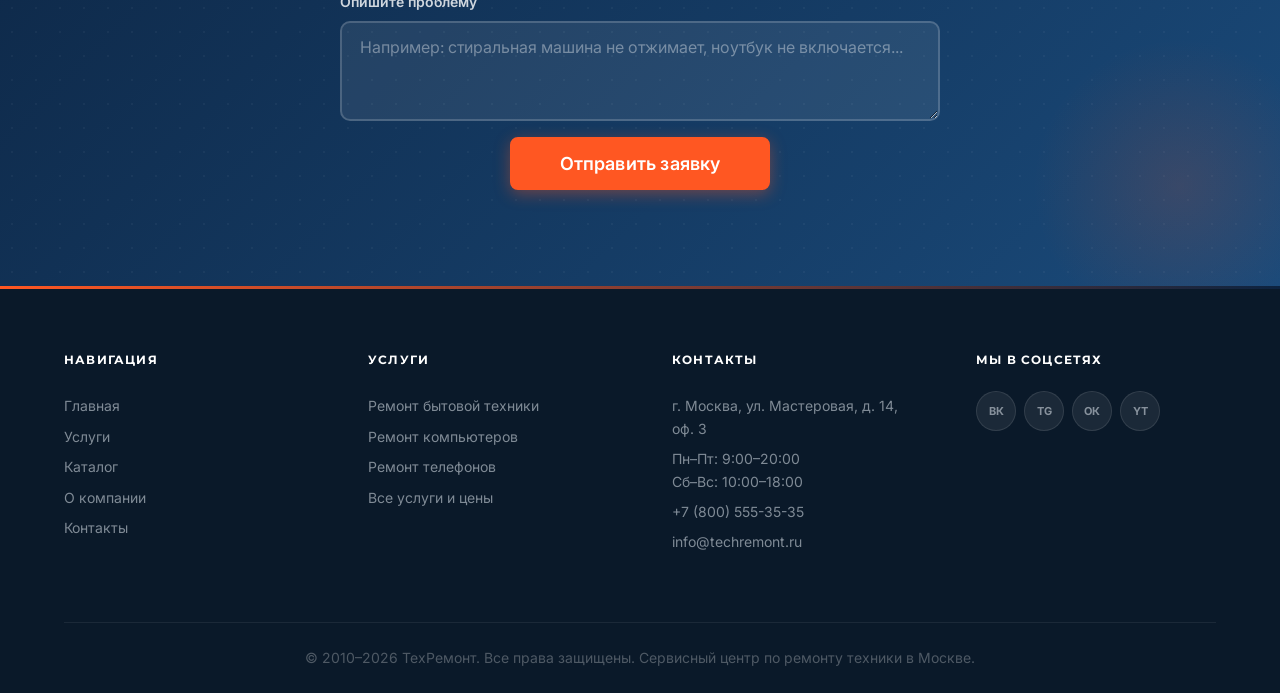
==== commit 3197276e: "Добавлены картинки" ====
--- a/index.html
+++ b/index.html
@@ -77,6 +77,12 @@
          HERO
          ======================== -->
     <section class="hero hero--main">
+      <div class="hero__bg">
+        <img
+          src="https://images.unsplash.com/photo-1770656505795-350f37352c7a?w=1600&q=80"
+          alt="Мастерская по ремонту техники с рабочим столом и инструментами"
+        />
+      </div>
       <div class="container">
         <div class="hero__inner">
           <div class="hero__content">
@@ -88,7 +94,7 @@
           </div>
           <div class="hero__img">
             <img
-              src="https://images.unsplash.com/photo-1517077304055-6e89abbf09b0?w=800&q=80"
+              src="https://images.unsplash.com/photo-1517077304055-6e89abbf09b0?w=900&q=80"
               alt="Сервисный центр ТехРемонт — рабочее место мастера"
             />
           </div>
@@ -159,7 +165,7 @@
           <article class="service-card">
             <div class="service-card__img">
               <img
-                src="https://images.unsplash.com/photo-1582735689369-4fe89db7114c?w=800&q=80"
+                src="https://images.unsplash.com/photo-1632283575967-d1beb6d9a2c6?w=800&q=80"
                 alt="Ремонт стиральной машины и бытовой техники"
                 loading="lazy"
               />
@@ -174,7 +180,7 @@
           <article class="service-card">
             <div class="service-card__img">
               <img
-                src="https://images.unsplash.com/photo-1496181133206-80ce9b88a853?w=800&q=80"
+                src="https://images.unsplash.com/photo-1705494833979-9377fbdee229?w=800&q=80"
                 alt="Ремонт ноутбука и компьютера"
                 loading="lazy"
               />
@@ -189,7 +195,7 @@
           <article class="service-card">
             <div class="service-card__img">
               <img
-                src="https://images.unsplash.com/photo-1512941937669-90a1b58e7e9c?w=800&q=80"
+                src="https://images.unsplash.com/photo-1746017302141-c9b930816de9?w=800&q=80"
                 alt="Ремонт телефонов и смартфонов"
                 loading="lazy"
               />
--- a/css/style.css
+++ b/css/style.css
@@ -201,6 +201,7 @@
 .service-card__img img,
 .catalog-card__img img,
 .about__img img,
+.hero__bg img,
 .hero__img img {
   width: 100%;
   height: 100%;
@@ -444,31 +445,47 @@
    ===================================================== */
 .hero {
   /* Точки + полупрозрачный градиент + фото */
-  background:
-    radial-gradient(rgba(255,255,255,0.055) 1px, transparent 1px),
-    linear-gradient(135deg, rgba(12,35,64,0.88) 0%, rgba(26,74,122,0.80) 55%, rgba(45,106,176,0.72) 100%),
-    #0C2340;
-  background-size: 28px 28px, 100% 100%, auto;
+  background: #0C2340;
   min-height: calc(85vh - var(--header-h));
   padding: var(--spacing-3xl) 0;
   display: flex;
   align-items: center;
   position: relative;
   overflow: hidden;
+  isolation: isolate;
 }
 
 /* Декоративный круг 1 — большой, правый верх */
+.hero > .container {
+  position: relative;
+  z-index: 1;
+}
+
+.hero__bg {
+  position: absolute;
+  inset: 0;
+  z-index: 0;
+}
+
+.hero__bg::after {
+  content: '';
+  position: absolute;
+  inset: 0;
+  background:
+    linear-gradient(135deg, rgba(12,35,64,0.92) 0%, rgba(12,35,64,0.82) 38%, rgba(26,74,122,0.64) 100%),
+    radial-gradient(circle at 18% 82%, rgba(255,87,34,0.2) 0%, transparent 32%);
+  pointer-events: none;
+}
+
 .hero::before {
   content: '';
   position: absolute;
-  width: 560px;
-  height: 560px;
-  border-radius: 50%;
-  background: rgba(255,255,255,0.04);
-  border: 1px solid rgba(255,255,255,0.06);
-  top: -140px;
-  right: -100px;
+  inset: 0;
+  background-image: radial-gradient(rgba(255,255,255,0.055) 1px, transparent 1px);
+  background-size: 28px 28px;
+  opacity: 0.45;
   pointer-events: none;
+  z-index: 0;
 }
 
 /* Декоративный круг 2 — оранжевое свечение, левый низ */
@@ -482,6 +499,7 @@
   bottom: -80px;
   left: 6%;
   pointer-events: none;
+  z-index: 0;
 }
 
 .hero__inner {
@@ -528,36 +546,20 @@
 }
 
 /* Фото фона hero — per-page modifier classes */
-.hero--main {
-  background:
-    radial-gradient(rgba(255,255,255,0.055) 1px, transparent 1px),
-    linear-gradient(135deg, rgba(12,35,64,0.86) 0%, rgba(26,74,122,0.78) 55%, rgba(45,106,176,0.70) 100%),
-    url('https://images.unsplash.com/photo-1581092335397-9fa341108e1e?w=1600&q=80') center/cover no-repeat;
-  background-size: 28px 28px, 100% 100%, cover;
-}
-
-.hero--s1 {
-  background:
-    radial-gradient(rgba(255,255,255,0.055) 1px, transparent 1px),
-    linear-gradient(135deg, rgba(12,35,64,0.86) 0%, rgba(26,74,122,0.78) 55%, rgba(45,106,176,0.70) 100%),
-    url('https://images.unsplash.com/photo-1558618666-fcd25c85cd64?w=1600&q=80') center/cover no-repeat;
-  background-size: 28px 28px, 100% 100%, cover;
-}
-
-.hero--s2 {
-  background:
-    radial-gradient(rgba(255,255,255,0.055) 1px, transparent 1px),
-    linear-gradient(135deg, rgba(12,35,64,0.86) 0%, rgba(26,74,122,0.78) 55%, rgba(45,106,176,0.70) 100%),
-    url('https://images.unsplash.com/photo-1518770660439-4636190af475?w=1600&q=80') center/cover no-repeat;
-  background-size: 28px 28px, 100% 100%, cover;
-}
-
-.hero--s3 {
-  background:
-    radial-gradient(rgba(255,255,255,0.055) 1px, transparent 1px),
-    linear-gradient(135deg, rgba(12,35,64,0.86) 0%, rgba(26,74,122,0.78) 55%, rgba(45,106,176,0.70) 100%),
-    url('https://images.unsplash.com/photo-1512941937669-90a1b58e7e9c?w=1600&q=80') center/cover no-repeat;
-  background-size: 28px 28px, 100% 100%, cover;
+.hero--main .hero__bg img {
+  object-position: center center;
+}
+
+.hero--s1 .hero__bg img {
+  object-position: center 42%;
+}
+
+.hero--s2 .hero__bg img {
+  object-position: center center;
+}
+
+.hero--s3 .hero__bg img {
+  object-position: center 32%;
 }
 
 /* Hero на страницах услуг */
@@ -1372,7 +1374,7 @@
 }
 
 .catalog-card__img {
-  height: 200px;
+  height: 220px;
   overflow: hidden;
   border-radius: var(--border-radius) var(--border-radius) 0 0;
 }
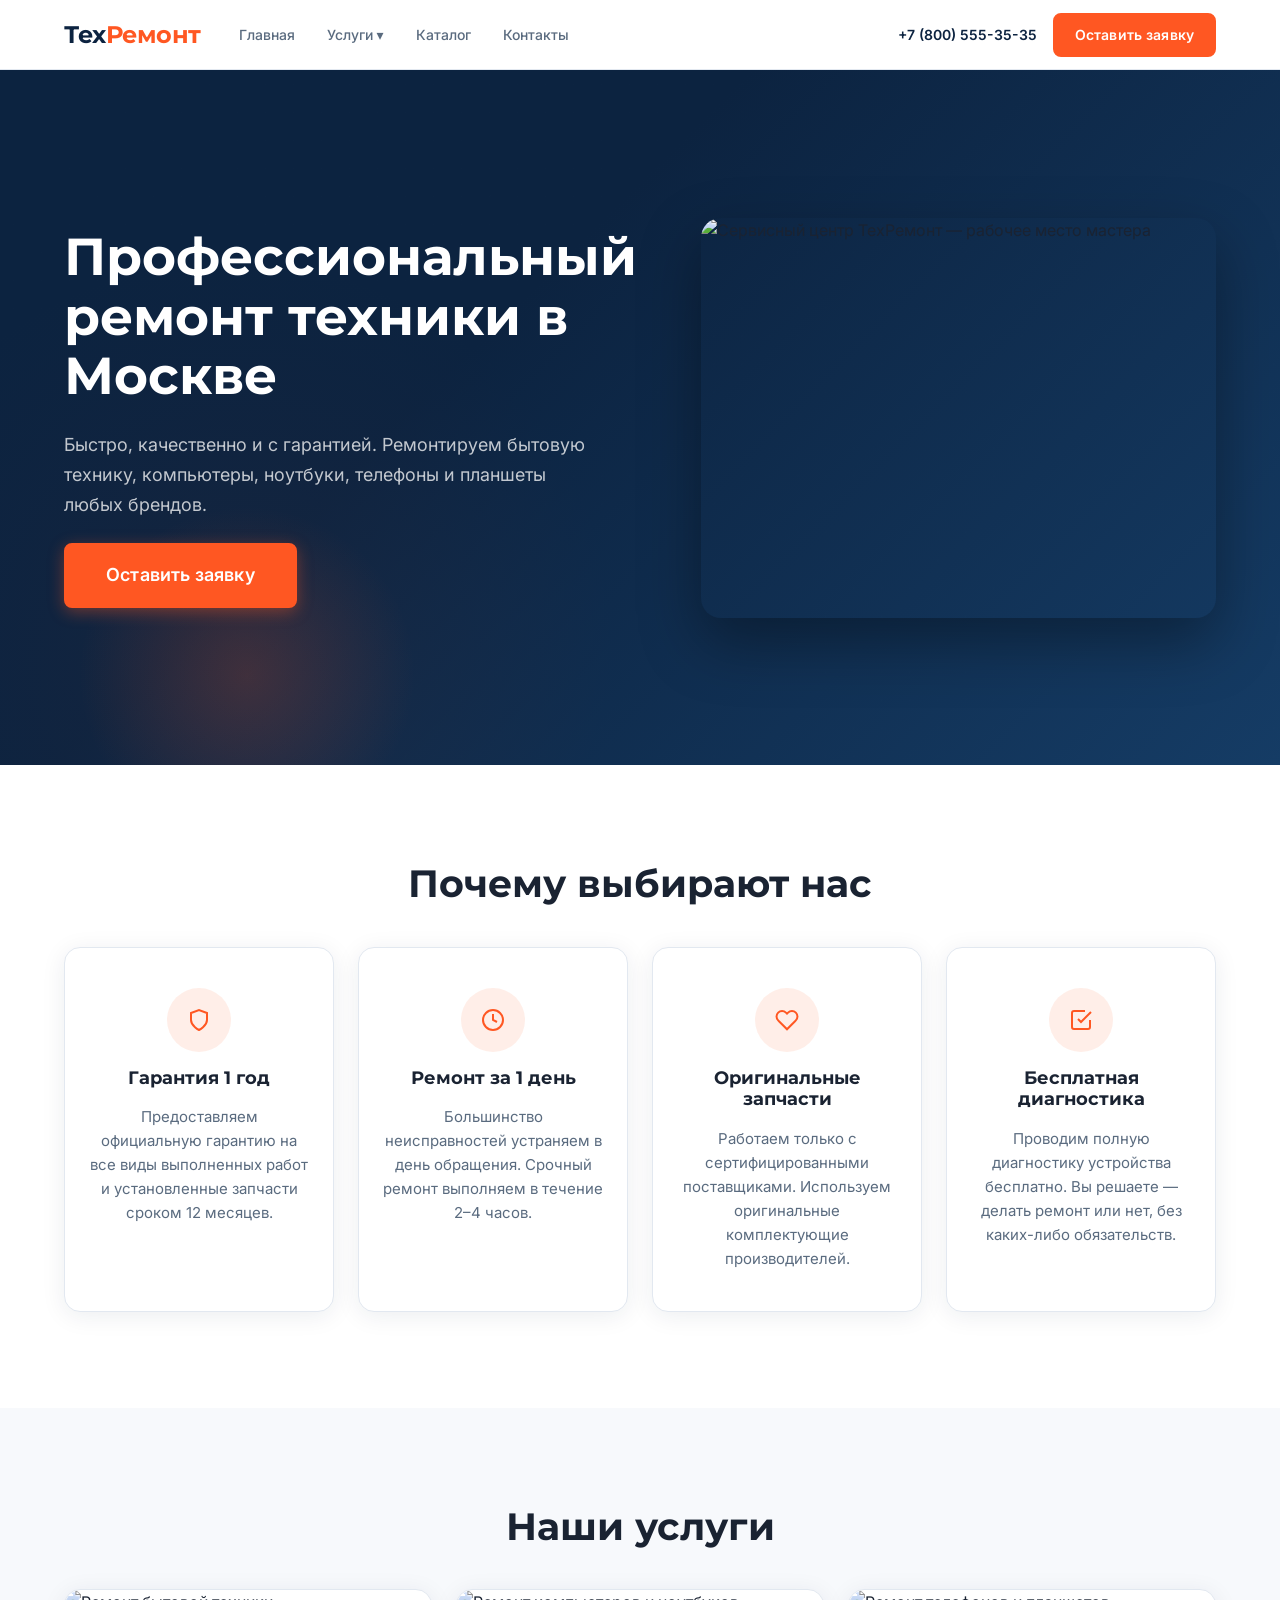
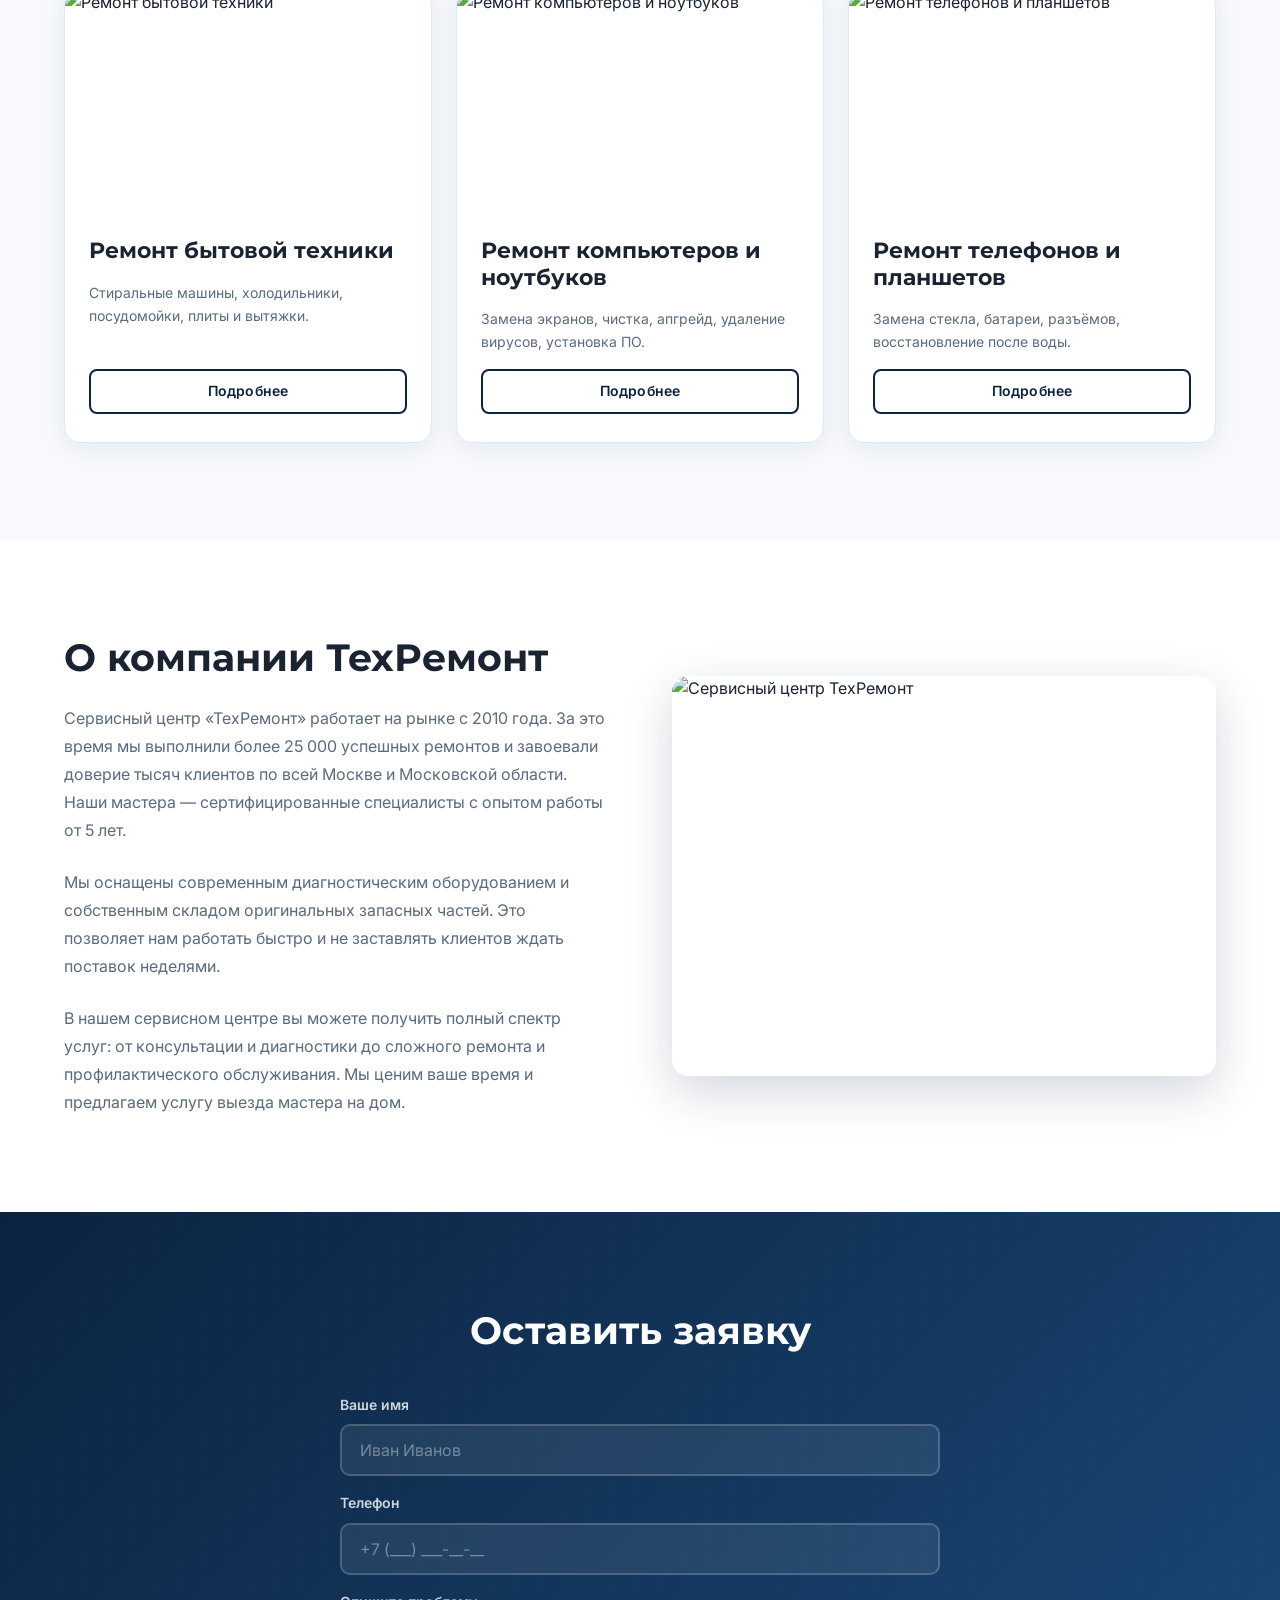
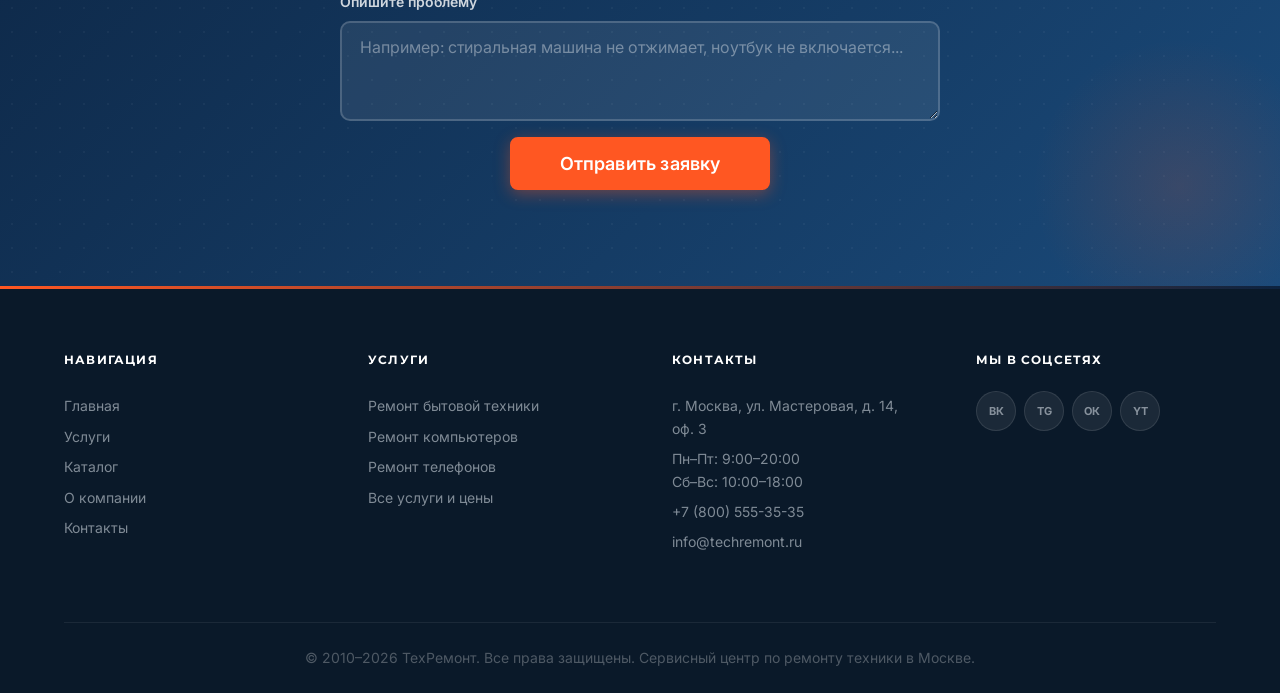
==== commit 9dae2b36: "Добавлены фотографии с Unsplash Co-Authored-By: Claude Sonnet 4.6 <noreply@anthropic.com>" ====
--- a/index.html
+++ b/index.html
@@ -77,11 +77,7 @@
          HERO
          ======================== -->
     <section class="hero hero--main">
-      <div class="hero__bg">
-        <img
-          src="https://images.unsplash.com/photo-1770656505795-350f37352c7a?w=1600&q=80"
-          alt="Мастерская по ремонту техники с рабочим столом и инструментами"
-        />
+      <div class="hero__bg" style="background-image: linear-gradient(rgba(12,35,64,0.7), rgba(12,35,64,0.8)), url('https://images.unsplash.com/photo-1581092160607-ee22621dd758?w=1400&q=80'); background-size: cover; background-position: center;">
       </div>
       <div class="container">
         <div class="hero__inner">
@@ -165,8 +161,8 @@
           <article class="service-card">
             <div class="service-card__img">
               <img
-                src="https://images.unsplash.com/photo-1632283575967-d1beb6d9a2c6?w=800&q=80"
-                alt="Ремонт стиральной машины и бытовой техники"
+                src="https://images.unsplash.com/photo-1626806787461-102c1bfaaea1?w=600&q=80"
+                alt="Ремонт бытовой техники"
                 loading="lazy"
               />
             </div>
@@ -180,8 +176,8 @@
           <article class="service-card">
             <div class="service-card__img">
               <img
-                src="https://images.unsplash.com/photo-1705494833979-9377fbdee229?w=800&q=80"
-                alt="Ремонт ноутбука и компьютера"
+                src="https://images.unsplash.com/photo-1597872200969-2b65d56bd16b?w=600&q=80"
+                alt="Ремонт компьютеров и ноутбуков"
                 loading="lazy"
               />
             </div>
@@ -195,8 +191,8 @@
           <article class="service-card">
             <div class="service-card__img">
               <img
-                src="https://images.unsplash.com/photo-1746017302141-c9b930816de9?w=800&q=80"
-                alt="Ремонт телефонов и смартфонов"
+                src="https://images.unsplash.com/photo-1591799264318-7e6ef8ddb7ea?w=600&q=80"
+                alt="Ремонт телефонов и планшетов"
                 loading="lazy"
               />
             </div>
@@ -225,8 +221,8 @@
           </div>
           <div class="about__img">
             <img
-              src="https://images.unsplash.com/photo-1605810230434-7631ac76ec81?w=800&q=80"
-              alt="Команда мастеров сервисного центра ТехРемонт"
+              src="https://images.unsplash.com/photo-1581092162384-8987c1d64718?w=700&q=80"
+              alt="Сервисный центр ТехРемонт"
               loading="lazy"
             />
           </div>
